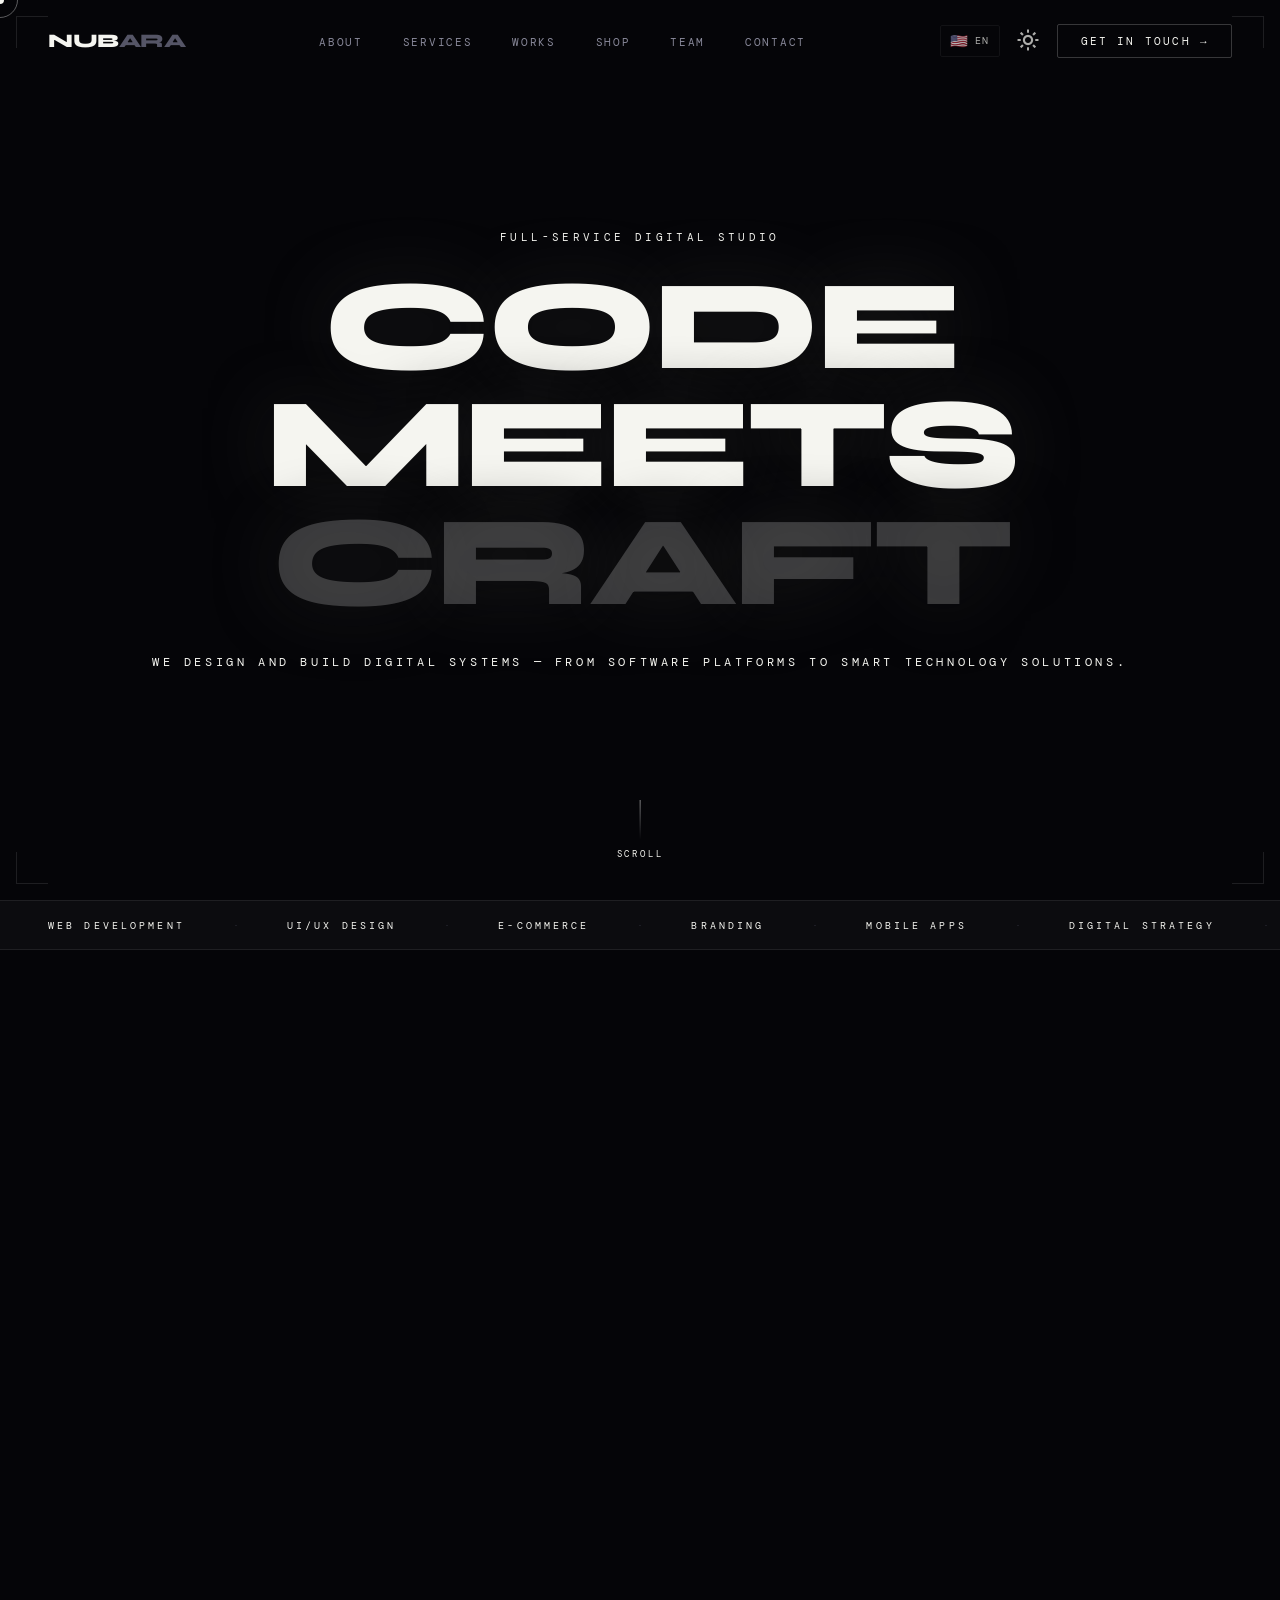
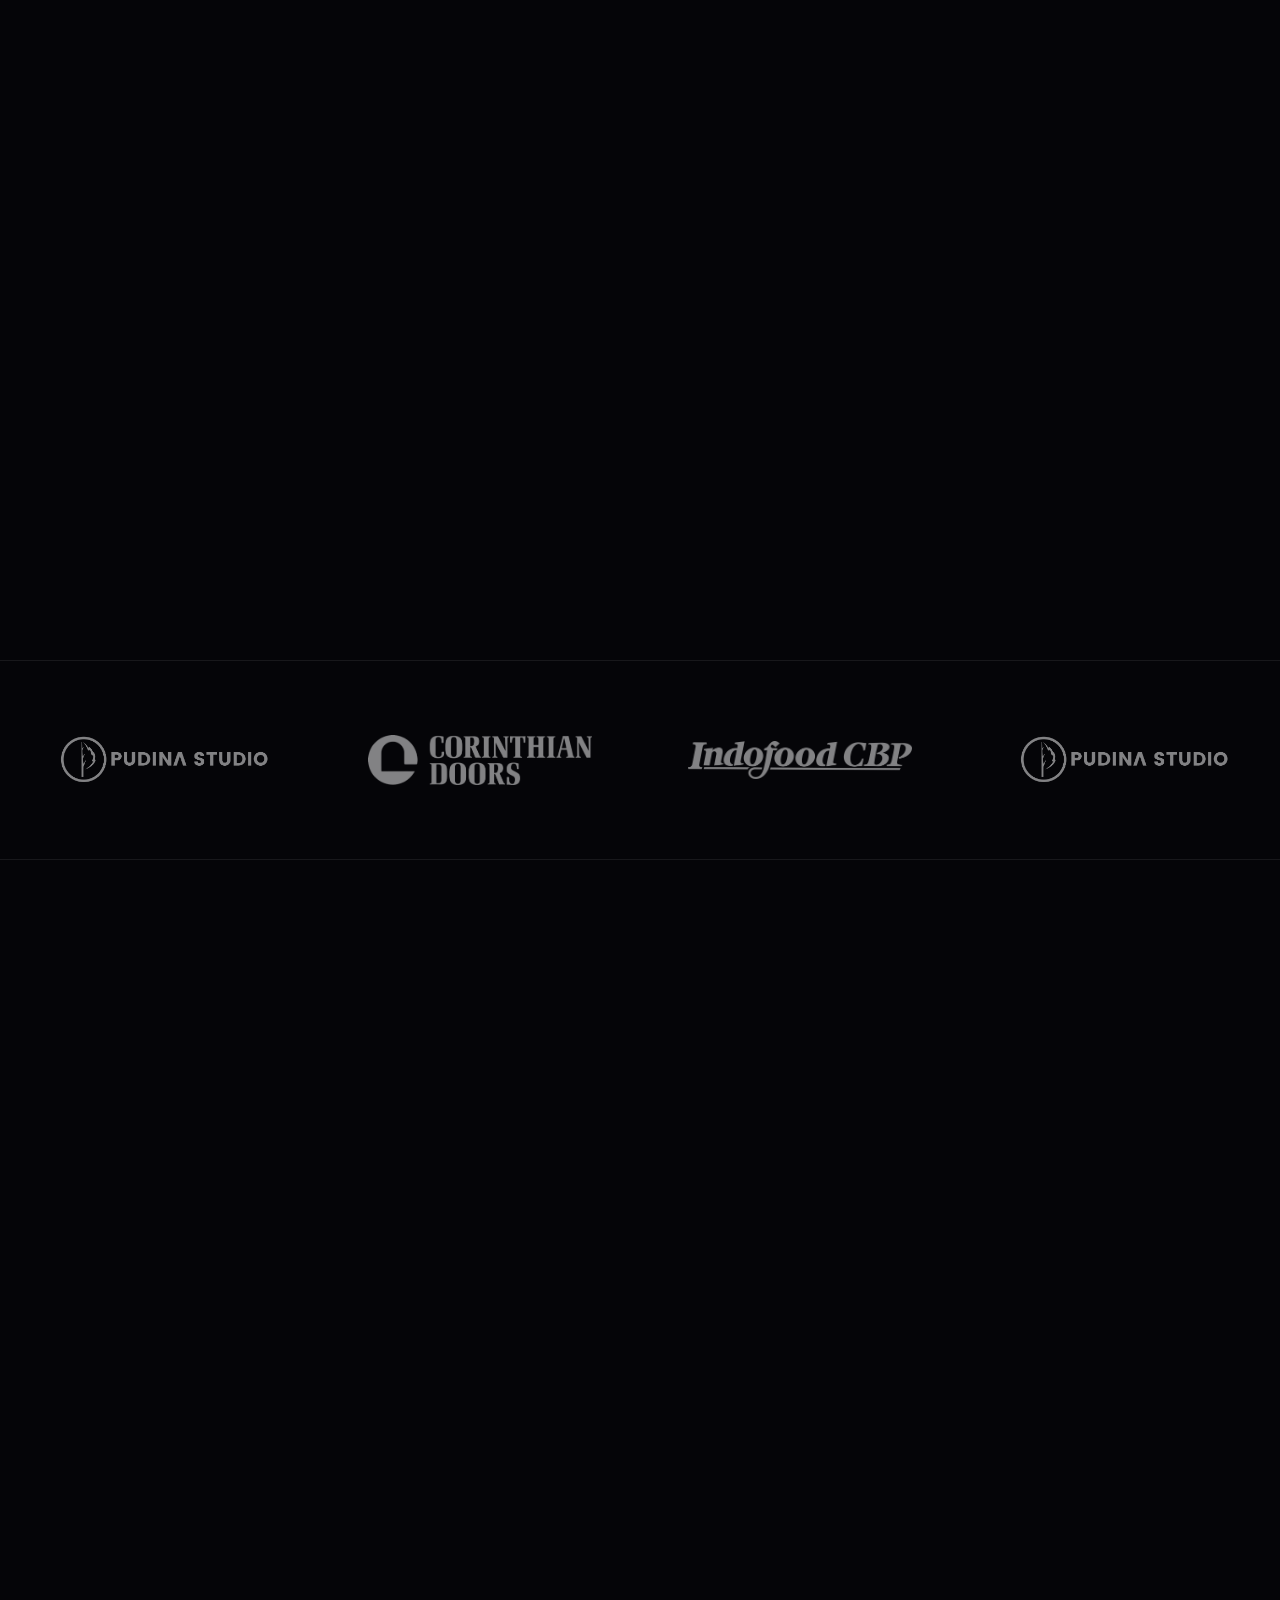
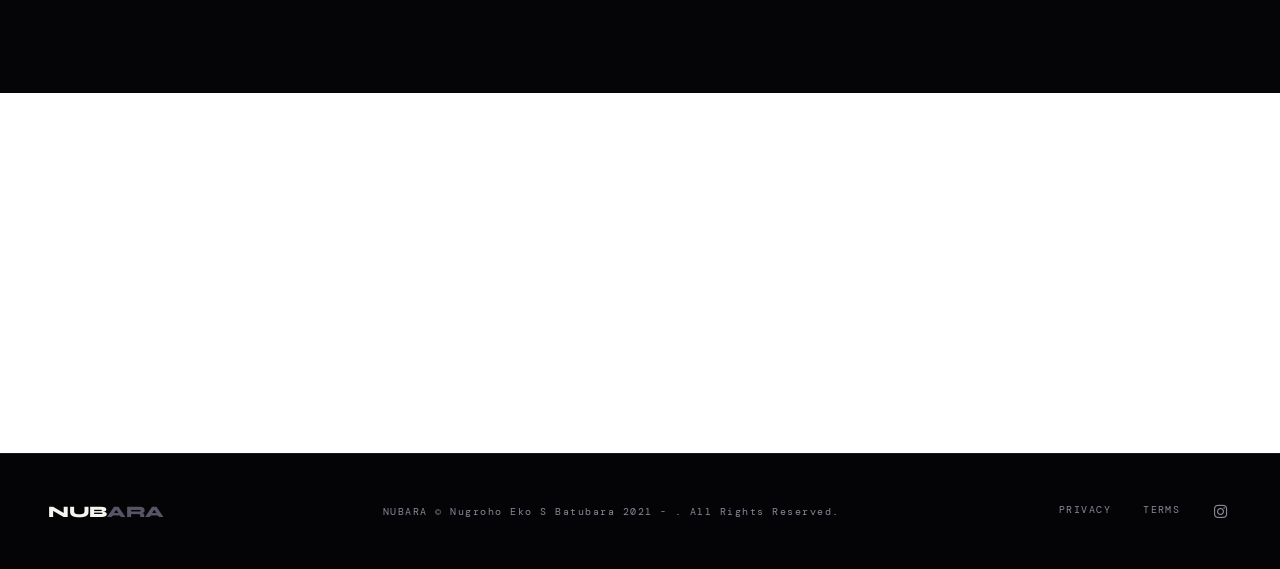
==== index.html @ ee831b64 "more languages ​​have been added v1.6" ====
<!doctype html>
<html lang="id">
	<head>
		<meta charset="UTF-8" />
		<meta name="viewport" content="width=device-width, initial-scale=1.0" />
		<title>Nubara — Digital Studio</title>
		<link href="assets/img/logo_link.jpg" rel="icon" />
		<link href="https://fonts.googleapis.com/css2?family=Syne:wght@400;600;700;800&family=DM+Mono:wght@300;400;500&display=swap" rel="stylesheet" />
		<link rel="stylesheet" href="https://cdn.jsdelivr.net/npm/swiper@11/swiper-bundle.min.css" />
		<link href="https://cdn.jsdelivr.net/npm/aos@2.3.4/dist/aos.css" rel="stylesheet" />
		<link rel="stylesheet" href="https://unpkg.com/leaflet@1.9.4/dist/leaflet.css" />
		<link href="https://unpkg.com/boxicons@2.1.4/css/boxicons.min.css" rel="stylesheet" />
		<link href="https://cdnjs.cloudflare.com/ajax/libs/font-awesome/6.5.0/css/all.min.css" rel="stylesheet" />
		<link rel="stylesheet" href="assets/css/style.css" type="text/css" />
		<link rel="stylesheet" href="assets/css/modal.css" />
	</head>
	<body>
		<div class="cursor" id="cursor"></div>
		<div class="cursor-ring" id="cursorRing"></div>
		<div id="vanta-bg"></div>
		<div class="progress-bar" id="progress"></div>
		<div class="corner c-tl"></div>
		<div class="corner c-tr"></div>
		<div class="corner c-bl"></div>
		<div class="corner c-br"></div>

		<nav id="navbar">
			<a href="#hero" class="nav-logo">NUB<span>ARA</span></a>
			<ul class="nav-links">
				<li><a href="#about">About</a></li>
				<li><a href="#services">Services</a></li>
				<li><a href="#portfolio">Works</a></li>
				<li><a href="#shop">Shop</a></li>
				<li><a href="#team">Team</a></li>
				<li><a href="#contact">Contact</a></li>
			</ul>

			<div class="nav-right">
				<!-- LANGUAGES -->
				<div class="lang-toggle-wrap">
					<button id="langToggleBtn">
						<span class="lang-flag">🇺🇸</span>
						<span class="lang-label">EN</span>
					</button>
				</div>

				<!-- THEME SWITCHER -->
				<div class="theme-toggle-wrap">
					<button id="themeToggleBtn"><i class="bx bx-sun"></i></button>
					<div id="themeDropdown">
						<button class="theme-btn" data-t="dark" title="Dark"></button>
						<button class="theme-btn" data-t="light" title="Light"></button>
					</div>
				</div>
				<a href="#contact" class="nav-cta">Get in Touch →</a>
			</div>
		</nav>

		<div class="site-wrap">
			<section id="hero">
				<div class="hero-tag">Full-Service Digital Studio</div>
				<h1 class="hero-title" id="heroTitle">CODE<br />MEETS<br /><span>CRAFT</span></h1>
				<!-- <p class="hero-sub" id="heroSub">We build, design &amp; ship — from idea to launch.</p> -->
				<p class="hero-sub" id="heroSub">We design and build digital systems — from software platforms to smart technology solutions.</p>
				<div class="hero-scroll" id="scrollHint">
					<div class="scroll-line"></div>
					<span>Scroll</span>
				</div>
			</section>

			<div class="marquee-wrap">
				<div class="marquee-track"><span>Web Development</span><span class="dot">·</span><span>UI/UX Design</span><span class="dot">·</span> <span>E-Commerce</span><span class="dot">·</span><span>Branding</span><span class="dot">·</span> <span>Mobile Apps</span><span class="dot">·</span><span>Digital Strategy</span><span class="dot">·</span> <span>Software Dev</span><span class="dot">·</span><span>Web Development</span><span class="dot">·</span> <span>UI/UX Design</span><span class="dot">·</span><span>E-Commerce</span><span class="dot">·</span> <span>Branding</span><span class="dot">·</span><span>Mobile Apps</span><span class="dot">·</span> <span>Digital Strategy</span><span class="dot">·</span><span>Software Dev</span><span class="dot">·</span></div>
			</div>

			<section id="about">
				<div class="container">
					<div class="about-grid">
						<div class="about-left" data-aos="fade-right" data-aos-duration="900">
							<div class="eyebrow">About Us</div>
							<h2 class="about-title">We craft digital<br /><em>experiences</em><br />that matter.</h2>
							<p class="about-body">Nubara is a full-service digital studio that combines technical expertise with design acumen. We build digital products that not only function—but also impress.</p>
							<div class="about-stats">
								<div class="stat-item">
									<div class="num">50+</div>
									<div class="lbl">Projects</div>
								</div>
								<div class="stat-item">
									<div class="num">30+</div>
									<div class="lbl">Clients</div>
								</div>
								<div class="stat-item">
									<div class="num">5yr</div>
									<div class="lbl">Experience</div>
								</div>
							</div>
						</div>
						<div class="about-right" data-aos="fade-left" data-aos-duration="900" data-aos-delay="150">
							<div class="about-card">
								<div class="about-card-icon">⬡</div>
								<h4>Pixel Perfect</h4>
								<p>Every detail is designed with high precision, from typography to spacing.</p>
							</div>
							<div class="about-card">
								<div class="about-card-icon">◈</div>
								<h4>Tech Driven</h4>
								<p>Modern technology, optimal performance, and scalable for the future.</p>
							</div>
							<div class="about-card">
								<div class="about-card-icon">◇</div>
								<h4>Result Focused</h4>
								<p>Every design and technical decision is based on real business impact.</p>
							</div>
							<div class="about-card">
								<div class="about-card-icon">✦</div>
								<h4>Full Service</h4>
								<p>From concept to launch — we handle every aspect of your digital product.</p>
							</div>
						</div>
					</div>
				</div>
			</section>

			<!-- <section id="services">
				<div class="container">
					<div class="services-header" data-aos="fade-up" data-aos-duration="800">
						<h2 class="services-title">What We<br /><em>Do Best</em></h2>
						<p class="services-desc">Our services are designed to meet all your business digital needs —</p>
					</div>
					<div class="services-list">
						<div class="service-row" data-aos="fade-up" data-aos-delay="0" data-aos-duration="600">
							<span class="service-num">01</span><span class="service-name">Web Development</span>
							<div class="service-tags"><span class="tag-pill">React</span><span class="tag-pill">Next.js</span><span class="tag-pill">Laravel</span></div>
							<span class="service-arrow">→</span>
						</div>
						<div class="service-row" data-aos="fade-up" data-aos-delay="60" data-aos-duration="600">
							<span class="service-num">02</span><span class="service-name">UI/UX Design</span>
							<div class="service-tags"><span class="tag-pill">Figma</span><span class="tag-pill">Prototyping</span></div>
							<span class="service-arrow">→</span>
						</div>
						<div class="service-row" data-aos="fade-up" data-aos-delay="120" data-aos-duration="600">
							<span class="service-num">03</span><span class="service-name">E-Commerce</span>
							<div class="service-tags"><span class="tag-pill">Shopify</span><span class="tag-pill">WooCommerce</span></div>
							<span class="service-arrow">→</span>
						</div>
						<div class="service-row" data-aos="fade-up" data-aos-delay="180" data-aos-duration="600">
							<span class="service-num">04</span><span class="service-name">Mobile Development</span>
							<div class="service-tags"><span class="tag-pill">Flutter</span><span class="tag-pill">React Native</span></div>
							<span class="service-arrow">→</span>
						</div>
						<div class="service-row" data-aos="fade-up" data-aos-delay="240" data-aos-duration="600">
							<span class="service-num">05</span><span class="service-name">Branding &amp; Identity</span>
							<div class="service-tags"><span class="tag-pill">Logo</span><span class="tag-pill">Guidelines</span></div>
							<span class="service-arrow">→</span>
						</div>
						<div class="service-row" data-aos="fade-up" data-aos-delay="300" data-aos-duration="600">
							<span class="service-num">06</span><span class="service-name">Digital Strategy</span>
							<div class="service-tags"><span class="tag-pill">SEO</span><span class="tag-pill">Analytics</span></div>
							<span class="service-arrow">→</span>
						</div>
					</div>
				</div>
			</section> -->

			<section id="services">
				<div class="container">
					<div class="services-header" data-aos="fade-up" data-aos-duration="800">
						<h2 class="services-title">What We<br /><em>Do Best</em></h2>
						<p class="services-desc">We build industrial systems, web platforms, mobile apps, and IoT solutions using modern and reliable technologies.</p>
					</div>

					<div class="services-list">
						<div class="service-row" data-aos="fade-up" data-aos-delay="0" data-aos-duration="600">
							<span class="service-num">01</span>
							<span class="service-name">Desktop Application Development</span>
							<div class="service-tags">
								<span class="tag-pill">.NET</span>
								<span class="tag-pill">C#</span>
								<span class="tag-pill">MySQL</span>
							</div>
							<span class="service-arrow">→</span>
						</div>

						<div class="service-row" data-aos="fade-up" data-aos-delay="60" data-aos-duration="600">
							<span class="service-num">02</span>
							<span class="service-name">Web Application Development</span>
							<div class="service-tags">
								<span class="tag-pill">Laravel</span>
								<span class="tag-pill">PHP</span>
								<span class="tag-pill">Bootstrap</span>
								<span class="tag-pill">MySQL</span>
							</div>
							<span class="service-arrow">→</span>
						</div>

						<div class="service-row" data-aos="fade-up" data-aos-delay="120" data-aos-duration="600">
							<span class="service-num">03</span>
							<span class="service-name">Frontend & Landing Page Development</span>
							<div class="service-tags">
								<span class="tag-pill">HTML</span>
								<span class="tag-pill">CSS</span>
								<span class="tag-pill">JavaScript</span>
								<span class="tag-pill">Leaflet.js</span>
							</div>
							<span class="service-arrow">→</span>
						</div>

						<div class="service-row" data-aos="fade-up" data-aos-delay="180" data-aos-duration="600">
							<span class="service-num">04</span>
							<span class="service-name">Mobile Application Development</span>
							<div class="service-tags">
								<span class="tag-pill">Kotlin</span>
								<span class="tag-pill">Android</span>
								<span class="tag-pill">Spreadsheet</span>
							</div>
							<span class="service-arrow">→</span>
						</div>

						<div class="service-row" data-aos="fade-up" data-aos-delay="240" data-aos-duration="600">
							<span class="service-num">05</span>
							<span class="service-name">IoT & Smart System Development</span>
							<div class="service-tags">
								<span class="tag-pill">Arduino</span>
								<span class="tag-pill">ESP8266 / ESP32</span>
								<span class="tag-pill">Raspberry Pi</span>
								<span class="tag-pill">Sensors</span>
							</div>
							<span class="service-arrow">→</span>
						</div>

						<div class="service-row" data-aos="fade-up" data-aos-delay="300" data-aos-duration="600">
							<span class="service-num">06</span>
							<span class="service-name">System Integration & Data Monitoring</span>
							<div class="service-tags">
								<span class="tag-pill">Web Dashboard</span>
								<span class="tag-pill">Desktop System</span>
								<span class="tag-pill">Real-time Monitoring</span>
							</div>
							<span class="service-arrow">→</span>
						</div>
					</div>
				</div>
			</section>

			<section id="portfolio">
				<div class="container">
					<div class="portfolio-header" data-aos="fade-up" data-aos-duration="800">
						<h2 class="portfolio-title">Selected<br /><em>Works</em></h2>
						<a href="#portfolio" class="portfolio-link">View all projects</a>
					</div>
					<div class="portfolio-stack">
						<div class="file-card" data-aos="fade-up" data-aos-delay="0" data-aos-duration="700">
							<div class="file-tab"></div>
							<div class="file-thumb">
								<img src="assets/img/portfolio/Portfolio1.png" alt="Unique Code" loading="lazy" />
								<div class="file-thumb-label"><span>View Project →</span></div>
							</div>
							<div class="file-body">
								<div class="file-meta">Desktop App · 2026</div>
								<div class="file-title">AkaNova · Unique Code</div>
								<div class="file-desc">AkaNova Unique Code is a desktop application built to generate and manage unique codes, automatically transmitting them to TransX CodeJet printers to support high-speed product coding in manufacturing environments.</div>
							</div>
						</div>
						<div class="file-card" data-aos="fade-up" data-aos-delay="100" data-aos-duration="700">
							<div class="file-tab"></div>
							<div class="file-thumb">
								<img src="assets/img/portfolio/Portfolio7.png" alt="Send Data" loading="lazy" />
								<div class="file-thumb-label"><span>View Project →</span></div>
							</div>
							<div class="file-body">
								<div class="file-meta">Desktop App · 2025</div>
								<div class="file-title">AkaNova · Send Data</div>
								<div class="file-desc">AkaNova Send Data is a desktop application that delivers structured print data to Citronix CI5500 industrial printers, enabling automated product coding and stable communication with production equipment.</div>
							</div>
						</div>
						<div class="file-card" data-aos="fade-up" data-aos-delay="200" data-aos-duration="700">
							<div class="file-tab"></div>
							<div class="file-thumb">
								<img src="assets/img/portfolio/Portfolio2.png" alt="Landing Page" loading="lazy" />
								<div class="file-thumb-label"><span>View Project →</span></div>
							</div>
							<div class="file-body">
								<div class="file-meta">Web App · 2025</div>
								<div class="file-title">AkaNova · Landing Page</div>
								<div class="file-desc">AkaNova Dashboard landing page built to present product information, highlight key features, and deliver a modern responsive experience across all devices.</div>
							</div>
						</div>
						<div class="file-card" data-aos="fade-up" data-aos-delay="100" data-aos-duration="700">
							<div class="file-tab"></div>
							<div class="file-thumb">
								<img src="assets/img/portfolio/Portfolio3.jpg" alt="Restaurant Management" loading="lazy" />
								<div class="file-thumb-label"><span>View Project →</span></div>
							</div>
							<div class="file-body">
								<div class="file-meta">Web App · 2025</div>
								<div class="file-title">AkaNova · Restaurant Management</div>
								<div class="file-desc">AkaNova Dashboard is a web-based restaurant management interface that visualizes operational data such as orders, revenue, guest statistics, and menu performance through interactive analytics and real-time monitoring.</div>
							</div>
						</div>
						<div class="file-card" data-aos="fade-up" data-aos-delay="200" data-aos-duration="700">
							<div class="file-tab"></div>
							<div class="file-thumb">
								<img src="assets/img/portfolio/Portfolio4.jpg" alt="Company Profile" loading="lazy" />
								<div class="file-thumb-label"><span>View Project →</span></div>
							</div>
							<div class="file-body">
								<div class="file-meta">Web App · 2025</div>
								<div class="file-title">AkaNova · Company Profile</div>
								<div class="file-desc">AkaNova Company Profile is a corporate profile website designed to communicate company expertise, services, and strategic capabilities through a modern UI, structured content layout, and engaging visual presentation.</div>
							</div>
						</div>
						<div class="file-card" data-aos="fade-up" data-aos-delay="300" data-aos-duration="700">
							<div class="file-tab"></div>
							<div class="file-thumb">
								<img src="assets/img/portfolio/Portfolio5.png" alt="SmartKasir" loading="lazy" />
								<div class="file-thumb-label"><span>View Project →</span></div>
							</div>
							<div class="file-body">
								<div class="file-meta">Desktop App · 2025</div>
								<div class="file-title">AkaNova · SmartKasir</div>
								<div class="file-desc">AkaNova SmartKasir is a desktop Point of Sale system built to streamline retail transactions, manage product inventory, process multiple payment methods, and generate sales reports efficiently.</div>
							</div>
						</div>
						<div class="file-card" data-aos="fade-up" data-aos-delay="100" data-aos-duration="700">
							<div class="file-tab"></div>
							<div class="file-thumb">
								<img src="assets/img/portfolio/Portfolio6.png" alt="StokKu" loading="lazy" />
								<div class="file-thumb-label"><span>View Project →</span></div>
							</div>
							<div class="file-body">
								<div class="file-meta">Mobile App · 2025</div>
								<div class="file-title">AkaNova · StokKu</div>
								<div class="file-desc">AkaNova StokKu is a mobile inventory management application built to help businesses monitor stock levels, manage product movements, and maintain accurate inventory records in real time.</div>
							</div>
						</div>
						<div class="file-card" data-aos="fade-up" data-aos-delay="200" data-aos-duration="700">
							<div class="file-tab"></div>
							<div class="file-thumb">
								<img src="assets/img/portfolio/Portfolio8.JPG" alt="CoreStage" loading="lazy" />
								<div class="file-thumb-label"><span>View Project →</span></div>
							</div>
							<div class="file-body">
								<div class="file-meta">Web App · 2025</div>
								<div class="file-title">AkaNova · CoreStage</div>
								<div class="file-desc">AkaNova CoreStage is a web-based academic management platform built to handle student information, course data, and grading records through a structured administrative dashboard.</div>
							</div>
						</div>
						<div class="file-card" data-aos="fade-up" data-aos-delay="300" data-aos-duration="700">
							<div class="file-tab"></div>
							<div class="file-thumb">
								<img src="assets/img/portfolio/Portfolio9.jpg" alt="IoT" loading="lazy" />
								<div class="file-thumb-label"><span>View Project →</span></div>
							</div>
							<div class="file-body">
								<div class="file-meta">IoT (Internet of Things) · 2025</div>
								<div class="file-title">AkaNova · Smart System</div>
								<div class="file-desc">Modular IoT platform developed for academic and research purposes, integrating sensors, controllers, and monitoring dashboards to support smart agriculture, hydroponics, smart parking, and other automated systems.</div>
							</div>
						</div>
						<div class="file-card" data-aos="fade-up" data-aos-delay="100" data-aos-duration="700">
							<div class="file-tab"></div>
							<div class="file-thumb">
								<img src="assets/img/portfolio/Portfolio10.jpg" alt="SmartSystem App" loading="lazy" />
								<div class="file-thumb-label"><span>View Project →</span></div>
							</div>
							<div class="file-body">
								<div class="file-meta">Smart System App · 2025</div>
								<div class="file-title">AkaNova · Smart System App</div>
								<div class="file-desc">Smart system web platform that integrates IoT devices, providing real-time monitoring, data visualization, and remote control capabilities for automated environments.</div>
							</div>
						</div>
					</div>
				</div>
			</section>

			<section id="shop">
				<div class="container">
					<div class="shop-header" data-aos="fade-up" data-aos-duration="800">
						<h2 class="shop-title">Digital & Smart<br /><em>Products</em></h2>
						<a href="#shop" class="portfolio-link">Browse all →</a>
					</div>
					<div class="shop-grid" data-aos="fade-up" data-aos-delay="100" data-aos-duration="800">
						<div class="product-card">
							<div class="product-thumb">
								<img src="assets/img/products/Product1.png" alt="Writing & Presentation Service" />
							</div>
							<div class="product-cat">Documentation</div>
							<div class="product-name">Writing & Presentation Service</div>
							<div class="product-price">
								Start from IDR 150.000 <span><br />✦ Reports, essays &amp; proposals<br />✦ Slide decks &amp; pitch decks<br />✦ Professional formatting &amp; structured layout<br />⏱ Est. based on project scope</span>
							</div>
							<a href="#" class="product-btn product-wa-btn" data-product="Writing & Presentation Service" data-price="Start from IDR 150.000" target="_blank">Order Via Whatsapp →</a>
						</div>
						<div class="product-card">
							<div class="product-thumb">
								<img src="assets/img/products/Product2.jpg" alt="Web Development" />
							</div>
							<div class="product-cat">Digital Services</div>
							<div class="product-name">Web<br />Development</div>
							<div class="product-price">
								Start from IDR 1.500.000 <span><br />✦ Landing page &amp; company profile<br />✦ CMS &amp; admin dashboard<br />✦ E-commerce &amp; custom web app<br />⏱ Est. based on project scope</span>
							</div>
							<a href="#" class="product-btn product-wa-btn" data-product="Web Development" data-price="Start from IDR 1.500.000" target="_blank">Order Via Whatsapp →</a>
						</div>
						<div class="product-card">
							<div class="product-thumb">
								<img src="assets/img/products/Product3.png" alt="Mobile & Desktop Application" />
							</div>
							<div class="product-cat">Software Solutions</div>
							<div class="product-name">Mobile & Desktop Application</div>
							<div class="product-price">
								Start from IDR 3.000.000 <span><br />✦ Android App (custom — Kotlin)<br />✦ Desktop app (custom)<br />✦ Pricing based on features &amp; complexity<br />⏱ Est. based on project scope</span>
							</div>
							<a href="#" class="product-btn product-wa-btn" data-product="Mobile & Desktop Application" data-price="Start from IDR 3.000.000" target="_blank">Order Via Whatsapp →</a>
						</div>
						<div class="product-card">
							<div class="product-thumb">
								<img src="assets/img/products/Product4.png" alt="Design & Visual Concept" />
							</div>
							<div class="product-cat">Creative Solutions</div>
							<div class="product-name">Design & Visual<br />Concept</div>
							<div class="product-price">
								Start from IDR 500.000 <span><br />✦ Poster, banner &amp; social media assets<br />✦ Interior &amp; spatial concept<br />✦ Branding assets &amp; style guides<br />⏱ Est. based on project scope</span>
							</div>
							<a href="#" class="product-btn product-wa-btn" data-product="Design & Visual Concept" data-price="Start from IDR 500.000" target="_blank">Order Via Whatsapp →</a>
						</div>
						<div class="product-card">
							<div class="product-thumb">
								<img src="assets/img/products/Product5.jpg" alt="Smart System Development" />
							</div>
							<div class="product-cat">Smart Technology</div>
							<div class="product-name">Smart System Development</div>
							<div class="product-price">
								IDR (Negotiable) <span><br />✦ Arduino &amp; ESP8266/ESP32 systems<br />✦ Raspberry Pi &amp; automation<br />✦ IoT integration &amp; sensor-based systems<br />⏱ Est. based on project scope</span>
							</div>
							<a href="#" class="product-btn product-wa-btn" data-product="Smart System Development" data-price="IDR (Negotiable)" target="_blank">Order Via Whatsapp →</a>
						</div>
					</div>
				</div>
			</section>

			<section id="team">
				<div class="container">
					<div class="team-header" data-aos="fade-up" data-aos-duration="800">
						<div class="eyebrow">The People</div>
						<h2 class="team-title">Meet the<br /><em>Team</em></h2>
					</div>
					<div class="team-grid">
						<!-- PER-ITEM, AOSNYA SELISIH 100 -->
						<div class="team-card" data-aos="fade-up" data-aos-delay="0" data-aos-duration="700">
							<div class="team-photo">
								<img src="assets/img/teams/team-3.jpg" alt="Nugroho Eko S Batubara" loading="lazy" />
								<div class="team-overlay">
									<div class="team-name">Nugroho Eko Saputra Batubara</div>
									<div class="team-role">Founder & CEO · Software Developer</div>
									<div class="team-social">
										<a href="https://nugroho-portfolio.netlify.app/" target="_blank"><i class="bx bx-cloud"></i></a>
										<a href="https://instagram.com/nugrohonesb_" target="_blank"><i class="bx bxl-instagram"></i></a>
										<a href="https://linkedin.com/in/nugroho-eko-saputra-batubara-755945240/" target="_blank"><i class="bx bxl-linkedin"></i></a>
									</div>
								</div>
							</div>
						</div>
					</div>
				</div>
			</section>

			<section id="testimonials" style="padding: 8rem 0; background: transparent; clip-path: polygon(0 4%, 100% 0, 100% 96%, 0 100%); z-index: 3; margin: -2px 0">
				<div class="container">
					<div class="testi-header" data-aos="fade-up" data-aos-duration="800">
						<div class="eyebrow">Client Say</div>
						<h2 class="testi-title">What They<br /><em>Say</em></h2>
					</div>

					<div class="swiper testi-swiper" data-aos="fade-up" data-aos-delay="100" data-aos-duration="800">
						<div class="swiper-wrapper">
							<div class="swiper-slide">
								<div class="testi-card">
									<div class="testi-inner">
										<div class="testi-quote">"</div>
										<p class="testi-text">The AkaNova system helped us automate our production coding process. Data transfer to our industrial printers runs smoothly and significantly reduces manual errors on the production line.</p>
										<div class="testi-author">
											<div class="testi-avatar">A</div>
											<div>
												<div class="testi-name">Indofood CBP</div>
												<div class="testi-company">Production Team, Indofood CBP</div>
											</div>
										</div>
									</div>
								</div>
							</div>

							<div class="swiper-slide">
								<div class="testi-card">
									<div class="testi-inner">
										<div class="testi-quote">"</div>
										<p class="testi-text">AkaNova Send Data provides stable communication with our Citronix CI5500 printers. The system makes it easier to send structured print data and maintain consistency in our production process.</p>
										<div class="testi-author">
											<div class="testi-avatar">S</div>
											<div>
												<div class="testi-name">Sutisna</div>
												<div class="testi-company">Manufacturing Department, Corinthian Doors</div>
											</div>
										</div>
									</div>
								</div>
							</div>

							<div class="swiper-slide">
								<div class="testi-card">
									<div class="testi-inner">
										<div class="testi-quote">"</div>
										<p class="testi-text">The CoreStage academic platform simplifies the management of student data, courses, and grading. The dashboard is intuitive and helps administrators manage information efficiently.</p>
										<div class="testi-author">
											<div class="testi-avatar">B</div>
											<div>
												<div class="testi-name">High Schools in Bengkulu</div>
												<div class="testi-company">Academic Staff, High Schools in Bengkulu</div>
											</div>
										</div>
									</div>
								</div>
							</div>

							<div class="swiper-slide">
								<div class="testi-card">
									<div class="testi-inner">
										<div class="testi-quote">"</div>
										<p class="testi-text">The AkaNova Smart System platform integrates sensors and monitoring dashboards seamlessly. It is very useful for developing IoT projects such as smart agriculture and hydroponic systems.</p>
										<div class="testi-author">
											<div class="testi-avatar">A</div>
											<div>
												<div class="testi-name">Gunadarma University Students</div>
												<div class="testi-company">IoT Research Team, Gunadarma University Students</div>
											</div>
										</div>
									</div>
								</div>
							</div>

							<div class="swiper-slide">
								<div class="testi-card">
									<div class="testi-inner">
										<div class="testi-quote">"</div>
										<p class="testi-text">SmartKasir streamlines our sales process and inventory tracking. Transactions are faster and the reporting system helps us monitor business performance more easily.</p>
										<div class="testi-author">
											<div class="testi-avatar">S</div>
											<div>
												<div class="testi-name">Business Owner</div>
												<div class="testi-company">Retail Store Client, Business Owner</div>
											</div>
										</div>
									</div>
								</div>
							</div>
							<!-- PENGULANGAN -->
							<div class="swiper-slide">
								<div class="testi-card">
									<div class="testi-inner">
										<div class="testi-quote">"</div>
										<p class="testi-text">The AkaNova system helped us automate our production coding process. Data transfer to our industrial printers runs smoothly and significantly reduces manual errors on the production line.</p>
										<div class="testi-author">
											<div class="testi-avatar">A</div>
											<div>
												<div class="testi-name">Indofood CBP</div>
												<div class="testi-company">Production Team, Indofood CBP</div>
											</div>
										</div>
									</div>
								</div>
							</div>

							<div class="swiper-slide">
								<div class="testi-card">
									<div class="testi-inner">
										<div class="testi-quote">"</div>
										<p class="testi-text">AkaNova Send Data provides stable communication with our Citronix CI5500 printers. The system makes it easier to send structured print data and maintain consistency in our production process.</p>
										<div class="testi-author">
											<div class="testi-avatar">S</div>
											<div>
												<div class="testi-name">Sutisna</div>
												<div class="testi-company">Manufacturing Department, Corinthian Doors</div>
											</div>
										</div>
									</div>
								</div>
							</div>

							<div class="swiper-slide">
								<div class="testi-card">
									<div class="testi-inner">
										<div class="testi-quote">"</div>
										<p class="testi-text">The CoreStage academic platform simplifies the management of student data, courses, and grading. The dashboard is intuitive and helps administrators manage information efficiently.</p>
										<div class="testi-author">
											<div class="testi-avatar">B</div>
											<div>
												<div class="testi-name">High Schools in Bengkulu</div>
												<div class="testi-company">Academic Staff, High Schools in Bengkulu</div>
											</div>
										</div>
									</div>
								</div>
							</div>

							<div class="swiper-slide">
								<div class="testi-card">
									<div class="testi-inner">
										<div class="testi-quote">"</div>
										<p class="testi-text">The AkaNova Smart System platform integrates sensors and monitoring dashboards seamlessly. It is very useful for developing IoT projects such as smart agriculture and hydroponic systems.</p>
										<div class="testi-author">
											<div class="testi-avatar">A</div>
											<div>
												<div class="testi-name">Gunadarma University Students</div>
												<div class="testi-company">IoT Research Team, Gunadarma University Students</div>
											</div>
										</div>
									</div>
								</div>
							</div>

							<div class="swiper-slide">
								<div class="testi-card">
									<div class="testi-inner">
										<div class="testi-quote">"</div>
										<p class="testi-text">SmartKasir streamlines our sales process and inventory tracking. Transactions are faster and the reporting system helps us monitor business performance more easily.</p>
										<div class="testi-author">
											<div class="testi-avatar">S</div>
											<div>
												<div class="testi-name">Business Owner</div>
												<div class="testi-company">Retail Store Client, Business Owner</div>
											</div>
										</div>
									</div>
								</div>
							</div>
						</div>
						<!-- Pagination dots -->
						<!-- <div class="swiper-pagination" style="margin-top:2rem;position:relative;"></div> -->
					</div>
				</div>
			</section>

			<section id="partners" style="padding: 7rem 0; background: transparent; z-index: 3">
				<div class="container">
					<div class="partners-header" data-aos="fade-up" data-aos-duration="800">
						<div class="eyebrow" style="justify-content: center">Trusted By</div>
						<h3 class="partners-title">Our Partners &amp; Clients</h3>
					</div>
				</div>

				<!-- Auto-scroll marquee logo -->
				<div style="overflow: hidden; position: relative; padding: 1.5rem 0; border-top: 1px solid var(--border); border-bottom: 1px solid var(--border); margin-top: 2rem">
					<div class="partners-track">
						<span class="partner-logo-item"><img src="assets/img/partners/Pudina.png" alt="Pudina Studio" /></span>
						<span class="partner-logo-item"><img src="assets/img/partners/Corinthian.png" alt="Corinthian" /></span>
						<span class="partner-logo-item"><img src="assets/img/partners/Indofood_CBP.png" alt="Indofood cbp" /></span>
						<span class="partner-logo-item"><img src="assets/img/partners/Pudina.png" alt="Pudina Studio" /></span>
						<span class="partner-logo-item"><img src="assets/img/partners/Corinthian.png" alt="Corinthian" /></span>
						<span class="partner-logo-item"><img src="assets/img/partners/Indofood_CBP.png" alt="Indofood cbp" /></span>
						<span class="partner-logo-item"><img src="assets/img/partners/Pudina.png" alt="Pudina Studio" /></span>
						<span class="partner-logo-item"><img src="assets/img/partners/Corinthian.png" alt="Corinthian" /></span>
						<span class="partner-logo-item"><img src="assets/img/partners/Indofood_CBP.png" alt="Indofood cbp" /></span>
						<span class="partner-logo-item"><img src="assets/img/partners/Pudina.png" alt="Pudina Studio" /></span>
						<span class="partner-logo-item"><img src="assets/img/partners/Corinthian.png" alt="Corinthian" /></span>
						<span class="partner-logo-item"><img src="assets/img/partners/Indofood_CBP.png" alt="Indofood cbp" /></span>
					</div>
				</div>
			</section>

			<section id="contact">
				<div class="container">
					<div class="contact-grid">
						<div class="contact-left" data-aos="fade-right" data-aos-duration="900">
							<div class="eyebrow">Contact</div>
							<h2 class="contact-title">Let's Build<br />Something<br /><em>Together</em></h2>
							<p class="contact-body">
								Have a project you'd like to see realized? We're always open to new collaborations. Tell us your vision, and let's make it happen together.
								<br /><br />
								Prefer a quick chat? Reach us directly on WhatsApp — we typically respond within a few hours.
							</p>
							<div class="contact-links">
								<!-- mailto:nugrohonesb@gmail.com -->
								<a href="#contact" class="contact-link">nugrohonesb@gmail.com</a>
								<a href="#contact" class="contact-link">+62 813 7954 4107</a>
								<a href="#contact" class="contact-link">Jakarta, Indonesia</a>
							</div>
						</div>
						<div class="contact-right" data-aos="fade-left" data-aos-duration="900" data-aos-delay="150">
							<form class="contact-form" onsubmit="return false;">
								<div class="form-group"><label class="form-label">Your Name</label><input type="text" class="form-input" placeholder="John Doe" /></div>
								<div class="form-group"><label class="form-label">Email Address</label><input type="email" class="form-input" placeholder="john@company.com" /></div>
								<div class="form-group"><label class="form-label">Project Type</label><input type="text" class="form-input" placeholder="e.g. Web Development, UI/UX..." /></div>
								<div class="form-group"><label class="form-label">Message</label><textarea class="form-input" placeholder="Tell us about your project..."></textarea></div>
								<button class="form-submit" id="contactSubmit">Send Message →</button>
							</form>
						</div>
					</div>
				</div>
				<div id="map" style="background: #fff; position: relative; z-index: 10"></div>
			</section>

			<footer>
				<div class="container">
					<div class="footer-inner">
						<div class="footer-logo">NUB<span>ARA</span></div>
						<div class="footer-copy">NUBARA &copy; Nugroho Eko S Batubara 2021 - <span id="year"></span>. All Rights Reserved.</div>
						<div class="footer-links">
							<a href="#">Privacy</a>
							<a href="#">Terms</a>
							<a href="https://instagram.com/nugrohonesb_" target="_blank"><i class="bx bxl-instagram"></i></a>
						</div>
					</div>
				</div>
			</footer>
		</div>

		<div class="proj-overlay" id="projOverlay">
			<div class="proj-modal" id="projModal">
				<!-- Tab bar -->
				<div class="proj-tab-bar">
					<div class="proj-tab active-tab" id="projTabCat">E-Commerce</div>
					<div class="proj-tab" id="projTabYear">2024</div>
				</div>

				<!-- Close -->
				<button class="proj-close" id="projClose" aria-label="Close">✕</button>

				<!-- Image -->
				<div class="proj-img">
					<img src="" alt="" id="projImg" />
				</div>

				<!-- Body -->
				<div class="proj-body">
					<!-- Meta -->
					<div class="proj-meta-row">
						<span class="proj-category" id="projCat">E-Commerce</span>
						<span class="proj-year" id="projYearText">2024</span>
					</div>

					<!-- Title -->
					<h2 class="proj-title" id="projTitle">Arventa Store</h2>

					<div class="proj-divider"></div>

					<!-- Description -->
					<p class="proj-desc" id="projDesc">Platform e-commerce fashion dengan sistem rekomendasi produk berbasis AI.</p>

					<!-- Details grid -->
					<div class="proj-details">
						<div class="proj-detail-item">
							<div class="proj-detail-label">Client</div>
							<div class="proj-detail-value" id="projClient">Arventa Group</div>
						</div>
						<div class="proj-detail-item">
							<div class="proj-detail-label">Duration</div>
							<div class="proj-detail-value" id="projDuration">3 Months</div>
						</div>
						<div class="proj-detail-item">
							<div class="proj-detail-label">Role</div>
							<div class="proj-detail-value" id="projRole">Full Stack</div>
						</div>
					</div>

					<!-- Tech Stack -->
					<div class="proj-stack-label">Tech Stack</div>
					<div class="proj-stack" id="projStack">
						<!-- Pills diisi via JS -->
					</div>

					<!-- Actions -->
					<div class="proj-actions">
						<a href="#" target="_blank" class="proj-btn proj-btn-primary" id="projLiveBtn"> View Live <span>→</span> </a>
						<a href="#" target="_blank" class="proj-btn proj-btn-secondary" id="projGithubBtn"> <i class="bx bxl-github"></i> Source Code </a>
					</div>
				</div>
				<!-- /proj-body -->
			</div>
			<!-- /proj-modal -->
		</div>
		<!-- /proj-overlay -->

		<script src="https://cdnjs.cloudflare.com/ajax/libs/three.js/r134/three.min.js"></script>
		<script src="https://cdn.jsdelivr.net/npm/vanta@latest/dist/vanta.net.min.js"></script>
		<script src="https://cdn.jsdelivr.net/npm/swiper@11/swiper-bundle.min.js"></script>
		<script src="https://cdn.jsdelivr.net/npm/aos@2.3.4/dist/aos.js"></script>
		<script src="https://unpkg.com/leaflet@1.9.4/dist/leaflet.js"></script>
		<script src="assets/js/main.js"></script>
		<script src="assets/js/modal.js"></script>
	</body>
</html>
---- assets/css/style.css ----
:root {
	--black: #050508;
	--white: #f5f5f0;
	--grey1: #0d0d12;
	--grey2: #1a1a22;
	--grey3: #2a2a35;
	--grey4: #555566;
	--grey5: #888899;
	--border: rgba(255, 255, 255, 0.08);
	--mono: "DM Mono", monospace;
	--display: "Syne", sans-serif;
}

/* ── LIGHT THEME ── */
[data-theme="light"] {
	--black: #f5f5f0;
	--white: #050508;
	--grey1: #e8e8e3;
	--grey2: #d5d5d0;
	--grey3: #aaaaaa;
	--grey4: #888888;
	--grey5: #444444;
	--border: rgba(0, 0, 0, 0.1);
}

/* Hero ── LIGHT */
[data-theme="light"] .hero-tag {
	/* color: rgba(5, 5, 8, 0.5); */
	color: var(--white);
}
[data-theme="light"] .hero-title {
	text-shadow:
		0 0 80px rgba(0, 0, 0, 0.08),
		0 4px 60px rgba(255, 255, 255, 0.5);
}
[data-theme="light"] .hero-title span {
	color: rgba(5, 5, 8, 0.2);
}
[data-theme="light"] .hero-sub {
	/* color: rgba(5, 5, 8, 0.35); */
	color: var(--white);
}
[data-theme="light"] .hero-scroll span {
	/* color: rgba(5, 5, 8, 0.35); */
	color: var(--white);
}
[data-theme="light"] .scroll-line {
	background: linear-gradient(to bottom, rgba(5, 5, 8, 0.4), transparent);
}

/* Cursor ── LIGHT */
[data-theme="light"] .cursor-ring {
	border-color: rgba(5, 5, 8, 0.35);
}

/* Marquee ── LIGHT */
[data-theme="light"] .marquee-wrap {
	background: rgba(0, 0, 0, 0.03);
}

/* Cards ── LIGHT */
[data-theme="light"] .about-card {
	background: rgba(220, 220, 215, 0.75);
}
[data-theme="light"] .about-card:hover {
	background: rgba(205, 205, 200, 0.9);
	border-color: rgba(0, 0, 0, 0.15);
}
[data-theme="light"] .file-card {
	background: rgba(220, 220, 215, 0.75);
}
[data-theme="light"] .file-card:hover {
	border-color: rgba(0, 0, 0, 0.2);
	box-shadow: 0 30px 60px rgba(0, 0, 0, 0.15);
}
[data-theme="light"] .file-thumb::after {
	background: linear-gradient(to bottom, transparent 50%, rgba(245, 245, 240, 0.88));
}
[data-theme="light"] .file-thumb-label span {
	background: rgba(245, 245, 240, 0.6);
	border-color: rgba(0, 0, 0, 0.15);
	color: var(--white);
}
[data-theme="light"] .product-card {
	background: rgba(220, 220, 215, 0.75);
}
[data-theme="light"] .product-card:hover {
	background: rgba(205, 205, 200, 0.9);
}
[data-theme="light"] .testi-swiper .testi-card,
[data-theme="light"] .testi-card {
	background: rgba(215, 215, 210, 0.8);
}

/* Team overlay ── LIGHT */
[data-theme="light"] .team-overlay {
	background: linear-gradient(to bottom, transparent 40%, rgba(245, 245, 240, 0.95) 100%);
}
[data-theme="light"] .team-name {
	color: var(--white);
}

/* Nav ── LIGHT */
[data-theme="light"] nav.scrolled {
	background: rgba(245, 245, 240, 0.92) !important;
	border-bottom-color: rgba(0, 0, 0, 0.08);
}
[data-theme="light"] .nav-cta {
	border-color: rgba(0, 0, 0, 0.2);
}
[data-theme="light"] .nav-cta:hover {
	background: rgba(0, 0, 0, 0.05);
	border-color: rgba(0, 0, 0, 0.4);
}

/* Footer ── LIGHT */
[data-theme="light"] footer {
	/* background: rgba(230, 230, 225, 0.95); */
	background: rgba(245, 245, 240, 0.92);
	border-top-color: rgba(0, 0, 0, 0.08);
}

/* Form inputs ── LIGHT */
[data-theme="light"] .form-input {
	background: rgba(0, 0, 0, 0.03);
	border-color: rgba(0, 0, 0, 0.1);
	color: var(--white);
}
[data-theme="light"] .form-input:focus {
	border-color: rgba(0, 0, 0, 0.3);
	background: rgba(0, 0, 0, 0.05);
}
[data-theme="light"] .form-input::placeholder {
	color: var(--grey4);
}

/* Progress bar ── LIGHT */
[data-theme="light"] .progress-bar {
	background: rgba(5, 5, 8, 0.4);
}

/* Corner decorations ── LIGHT */
[data-theme="light"] .corner {
	border-color: rgba(0, 0, 0, 0.12);
}

/* Modal ── LIGHT */
[data-theme="light"] .proj-overlay {
	background: rgba(245, 245, 240, 0.85);
}
[data-theme="light"] .proj-modal {
	background: rgba(235, 235, 230, 0.98);
	border-color: rgba(0, 0, 0, 0.1);
}
[data-theme="light"] .proj-tab {
	background: rgba(225, 225, 220, 0.9);
	border-color: rgba(0, 0, 0, 0.06);
}
[data-theme="light"] .proj-tab.active-tab {
	background: rgba(205, 205, 200, 0.9);
}
[data-theme="light"] .proj-close {
	background: rgba(0, 0, 0, 0.05);
	border-color: rgba(0, 0, 0, 0.1);
}
[data-theme="light"] .proj-img::after {
	background: linear-gradient(to bottom, transparent 40%, rgba(235, 235, 230, 0.98) 100%);
}
[data-theme="light"] .proj-detail-item {
	background: rgba(225, 225, 220, 0.9);
}
[data-theme="light"] .proj-stack-pill {
	border-color: rgba(0, 0, 0, 0.12);
}
[data-theme="light"] .proj-stack-pill:hover {
	border-color: rgba(0, 0, 0, 0.35);
	background: rgba(0, 0, 0, 0.04);
}
[data-theme="light"] .proj-btn-secondary {
	border-color: rgba(0, 0, 0, 0.12);
}
[data-theme="light"] .proj-btn-secondary:hover {
	border-color: rgba(0, 0, 0, 0.4);
	background: rgba(0, 0, 0, 0.04);
}

/* Partner logos ── LIGHT */
[data-theme="light"] .partner-logo-item img {
	filter: brightness(0) invert(0);
}

/* Shop grid border ── LIGHT */
[data-theme="light"] .shop-grid {
	background: rgba(0, 0, 0, 0.08);
	border-color: rgba(0, 0, 0, 0.08);
}

/* ── LANGUAGE SWITCHER ── */
.lang-toggle-wrap {
    position: relative;
}
#langToggleBtn {
    background: none;
    border: 1px solid var(--border);
    color: var(--white);
    height: 32px;
    padding: 0 0.6rem;
    cursor: pointer;
    font-size: 0.68rem;
    font-family: var(--mono);
    letter-spacing: 0.1em;
    display: flex;
    align-items: center;
    gap: 0.35rem;
    border-radius: 2px;
    opacity: 0.7;
    transition: opacity 0.2s, border-color 0.2s;
}
#langToggleBtn:hover {
    opacity: 1;
    border-color: rgba(255,255,255,0.4);
}
[data-theme="light"] #langToggleBtn {
    border-color: rgba(0,0,0,0.15);
    color: var(--white);
}
[data-theme="light"] #langToggleBtn:hover {
    border-color: rgba(0,0,0,0.4);
}
.lang-flag { font-size: 0.9rem; line-height: 1; }
.lang-label { font-size: 0.62rem; }

/* Responsive — sembunyikan label di HP kecil */
@media (max-width: 479px) {
    .lang-label { display: none; }
    #langToggleBtn { padding: 0 0.45rem; }
}

/* ── THEME SWITCHER UI ── */
.theme-toggle-wrap {
	position: relative;
}
#themeToggleBtn {
	background: none;
	border: none;
	color: var(--white);
	width: 32px;
	height: 32px;
	cursor: pointer;
	font-size: 1rem;
	display: flex;
	align-items: center;
	justify-content: center;
	opacity: 0.7;
	transition:
		opacity 0.2s,
		transform 0.2s;
}
#themeToggleBtn:hover {
	opacity: 1;
	transform: rotate(20deg);
}
#themeToggleBtn i {
	font-size: 1.6rem;
	transition: color 0.3s;
}
[data-theme="light"] #themeToggleBtn i {
	color: #050508;
}
[data-theme="light"] #themeDropdown {
	background: rgba(235, 235, 230, 0.97);
}
#themeDropdown {
	display: none;
	position: absolute;
	top: calc(100% + 10px);
	left: 50%;
	transform: translateX(-50%) scaleY(0.85);
	background: rgba(13, 13, 18, 0.97);
	backdrop-filter: blur(16px);
	padding: 0.5rem 0.4rem;
	flex-direction: column;
	align-items: center;
	gap: 0.5rem;
	border-radius: 6px;
	opacity: 0;
	transition:
		opacity 0.22s ease,
		transform 0.22s ease;
	transform-origin: top center;
	z-index: 999;
}
.theme-btn {
	width: 20px;
	height: 20px;
	border-radius: 50%;
	border: none;
	cursor: pointer;
	transition: transform 0.2s;
	flex-shrink: 0;
}
.theme-btn[data-t="dark"] {
	background: linear-gradient(135deg, #050508 50%, #f5f5f0 50%);
}
.theme-btn[data-t="light"] {
	background: linear-gradient(135deg, #f5f5f0 50%, #050508 50%);
}
.theme-btn:hover {
	transform: scale(1.2);
}
.theme-btn.active {
	outline: 2px solid var(--white);
	outline-offset: 2px;
}

/* Nav scrolled ── LIGHT */
nav.scrolled {
	background: color-mix(in srgb, var(--black) 88%, transparent) !important;
}
/* Partner logo light mode → jadi hitam */
[data-theme="light"] .partner-logo-item img {
	filter: brightness(0) invert(0);
}

/* ── BLACK THEME (DEFAULT) ── */
html {
	scrollbar-width: thin;
	scrollbar-color: #333 #111;
	scroll-behavior: smooth;
}
*,
*::before,
*::after {
	margin: 0;
	padding: 0;
	box-sizing: border-box;
}
body {
	background: var(--black);
	color: var(--white);
	font-family: var(--display);
	overflow-x: hidden;
	cursor: none;
}

.cursor {
	position: fixed;
	width: 8px;
	height: 8px;
	background: var(--white);
	border-radius: 50%;
	pointer-events: none;
	z-index: 9999;
	transform: translate(-50%, -50%);
	transition:
		width 0.3s,
		height 0.3s;
}
.cursor-ring {
	position: fixed;
	width: 36px;
	height: 36px;
	border: 1px solid rgba(255, 255, 255, 0.35);
	border-radius: 50%;
	pointer-events: none;
	z-index: 9998;
	transform: translate(-50%, -50%);
	transition:
		width 0.3s,
		height 0.3s;
}
.cursor.hover {
	width: 4px;
	height: 4px;
}
.cursor-ring.hover {
	width: 56px;
	height: 56px;
	opacity: 0.5;
}

#vanta-bg {
	position: fixed;
	top: 0;
	left: 0;
	width: 100%;
	height: 100%;
	z-index: 0;
}
.site-wrap {
	position: relative;
	z-index: 2;
}
section {
	position: relative;
	overflow: hidden;
}
.container {
	max-width: 1280px;
	margin: 0 auto;
	padding: 0 48px;
}

.eyebrow {
	font-family: var(--mono);
	font-size: 0.65rem;
	letter-spacing: 0.3em;
	text-transform: uppercase;
	color: var(--grey5);
	display: flex;
	align-items: center;
	gap: 12px;
}
.eyebrow::before {
	content: "";
	display: inline-block;
	width: 24px;
	height: 1px;
	background: var(--grey4);
}

/* NAV */
nav {
	position: fixed;
	top: 0;
	left: 0;
	right: 0;
	z-index: 500;
	padding: 1.5rem 3rem;
	display: flex;
	align-items: center;
	justify-content: space-between;
	transition:
		background 0.4s,
		padding 0.4s;
}
nav.scrolled {
	background: rgba(5, 5, 8, 0.88);
	backdrop-filter: blur(16px);
	padding: 1rem 3rem;
	border-bottom: 1px solid var(--border);
}
.nav-logo {
	font-family: var(--display);
	font-weight: 800;
	font-size: 1.2rem;
	letter-spacing: -0.02em;
	color: var(--white);
	text-decoration: none;
}
.nav-logo span {
	color: var(--grey4);
}
.nav-links {
	display: flex;
	gap: 2.5rem;
	list-style: none;
}
.nav-links a {
	font-family: var(--mono);
	font-size: 0.7rem;
	letter-spacing: 0.15em;
	text-transform: uppercase;
	color: var(--grey5);
	text-decoration: none;
	transition: color 0.2s;
}
.nav-links a:hover {
	color: var(--white);
}
.nav-cta {
	font-family: var(--mono);
	font-size: 0.68rem;
	letter-spacing: 0.2em;
	text-transform: uppercase;
	color: var(--white);
	border: 1px solid rgba(255, 255, 255, 0.2);
	padding: 0.55rem 1.4rem;
	border-radius: 2px;
	text-decoration: none;
	transition:
		background 0.2s,
		border-color 0.2s;
}
.nav-cta:hover {
	background: rgba(255, 255, 255, 0.07);
	border-color: rgba(255, 255, 255, 0.5);
}
.nav-right {
	display: flex;
	align-items: center;
	gap: 0.8rem;
}

/* HERO */
#hero {
	height: 100vh;
	display: flex;
	flex-direction: column;
	align-items: center;
	justify-content: center;
	text-align: center;
	pointer-events: none;
	background: transparent;
}
.hero-tag {
	font-family: var(--mono);
	font-size: 0.7rem;
	letter-spacing: 0.3em;
	text-transform: uppercase;
	/* color: rgba(255, 255, 255, 0.35); */
	color: var(--white);
	margin-bottom: 24px;
}
.hero-title {
	font-size: clamp(3.5rem, 11vw, 8rem);
	font-weight: 800;
	line-height: 0.92;
	letter-spacing: -0.03em;
	text-align: center;
	text-shadow:
		0 0 80px rgba(255, 255, 255, 0.1),
		0 4px 60px rgba(0, 0, 0, 0.9);
	will-change: transform;
}
.hero-title span {
	color: rgba(255, 255, 255, 0.2);
}
.hero-sub {
	font-family: var(--mono);
	font-size: 0.75rem;
	letter-spacing: 0.3em;
	color: var(--white);
	text-transform: uppercase;
	margin-top: 32px;
	will-change: transform;
}
.hero-scroll {
	position: absolute;
	bottom: 2.5rem;
	left: 50%;
	transform: translateX(-50%);
	display: flex;
	flex-direction: column;
	align-items: center;
	gap: 8px;
	pointer-events: all;
}
.hero-scroll span {
	font-family: var(--mono);
	font-size: 0.58rem;
	letter-spacing: 0.3em;
	color: var(--white);
	text-transform: uppercase;
}
.scroll-line {
	width: 1px;
	height: 40px;
	background: linear-gradient(to bottom, rgba(255, 255, 255, 0.5), transparent);
	animation: scrollLine 1.5s ease-in-out infinite;
}
@keyframes scrollLine {
	0% {
		transform: scaleY(0);
		transform-origin: top;
	}
	50% {
		transform: scaleY(1);
		transform-origin: top;
	}
	51% {
		transform: scaleY(1);
		transform-origin: bottom;
	}
	100% {
		transform: scaleY(0);
		transform-origin: bottom;
	}
}

/* MARQUEE */
.marquee-wrap {
	position: relative;
	z-index: 3;
	background: rgba(255, 255, 255, 0.03);
	border-top: 1px solid var(--border);
	border-bottom: 1px solid var(--border);
	padding: 1.1rem 0;
	overflow: hidden;
	pointer-events: none;
}
.marquee-track {
	display: flex;
	animation: marquee 22s linear infinite;
	white-space: nowrap;
}
.marquee-track span {
	font-family: var(--mono);
	font-size: 0.65rem;
	letter-spacing: 0.3em;
	text-transform: uppercase;
	/* color: var(--grey4); */
	color: var(--white);
	padding: 0 3rem;
}
.marquee-track span.dot {
	color: var(--grey3);
	padding: 0;
	letter-spacing: 0;
}
@keyframes marquee {
	from {
		transform: translateX(0);
	}
	to {
		transform: translateX(-50%);
	}
}

/* ABOUT */
#about {
	padding: 10rem 0 8rem;
	background: transparent;
	z-index: 3;
}
.about-grid {
	display: grid;
	grid-template-columns: 1fr 1fr;
	gap: 6rem;
	align-items: center;
}
.about-left .eyebrow {
	margin-bottom: 2rem;
}
.about-title {
	font-size: clamp(2.2rem, 4vw, 3.8rem);
	font-weight: 800;
	line-height: 1;
	letter-spacing: -0.025em;
	margin-bottom: 2rem;
}
.about-title em {
	font-style: normal;
	color: var(--grey4);
}
.about-body {
	font-family: var(--mono);
	font-size: 0.82rem;
	line-height: 2;
	color: var(--grey5);
	max-width: 420px;
	margin-bottom: 2.5rem;
}
.about-stats {
	display: flex;
	gap: 3rem;
}
.stat-item .num {
	font-size: 2.8rem;
	font-weight: 800;
	letter-spacing: -0.03em;
	line-height: 1;
}
.stat-item .lbl {
	font-family: var(--mono);
	font-size: 0.62rem;
	letter-spacing: 0.25em;
	text-transform: uppercase;
	color: var(--grey4);
	margin-top: 4px;
}
.about-right {
	display: grid;
	grid-template-columns: 1fr 1fr;
	gap: 1rem;
	transform: skewY(-3deg);
}
.about-card {
	background: rgba(13, 13, 18, 0.7);
	backdrop-filter: blur(8px);
	border: 1px solid var(--border);
	padding: 2rem 1.5rem;
	transform: skewY(3deg);
	transition:
		background 0.3s,
		border-color 0.3s;
}
.about-card:hover {
	background: rgba(26, 26, 34, 0.85);
	border-color: rgba(255, 255, 255, 0.15);
}
.about-card:nth-child(2) {
	margin-top: 2rem;
}
.about-card:nth-child(4) {
	/* margin-top: -2rem; */
	margin-top: 0;
}
.about-card-icon {
	font-size: 1.4rem;
	margin-bottom: 1rem;
}
.about-card h4 {
	font-size: 0.95rem;
	font-weight: 700;
	letter-spacing: -0.01em;
	margin-bottom: 0.5rem;
}
.about-card p {
	font-family: var(--mono);
	font-size: 0.7rem;
	color: var(--grey4);
	line-height: 1.8;
}

/* SERVICES */
#services {
	padding: 8rem 0;
	background: transparent;
	clip-path: polygon(0 4%, 100% 0, 100% 96%, 0 100%);
	z-index: 3;
	margin: -2px 0;
}
.services-header {
	display: flex;
	justify-content: space-between;
	align-items: flex-end;
	margin-bottom: 5rem;
}
.services-title {
	font-size: clamp(2rem, 3.5vw, 3.2rem);
	font-weight: 800;
	letter-spacing: -0.02em;
	line-height: 1.05;
}
.services-title em {
	font-style: normal;
	color: var(--grey4);
}
.services-desc {
	font-family: var(--mono);
	font-size: 0.75rem;
	color: var(--grey5);
	max-width: 300px;
	line-height: 1.9;
	text-align: right;
}
.services-list {
	display: flex;
	flex-direction: column;
}
.service-row {
	display: grid;
	grid-template-columns: 60px 1fr auto 120px;
	align-items: center;
	gap: 2rem;
	padding: 2rem 0;
	border-bottom: 1px solid var(--border);
	transition: padding-left 0.3s;
	cursor: default;
}
.service-row:first-child {
	border-top: 1px solid var(--border);
}
.service-row:hover {
	padding-left: 1.5rem;
}
.service-row:hover .service-name {
	color: var(--white);
}
.service-num {
	font-family: var(--mono);
	font-size: 0.65rem;
	/* color: var(--grey3); */
	color: var(--white);
	letter-spacing: 0.1em;
}
.service-name {
	font-size: clamp(1.2rem, 2.2vw, 1.8rem);
	font-weight: 700;
	letter-spacing: -0.02em;
	color: var(--grey5);
	transition: color 0.3s;
}
.service-tags {
	display: flex;
	gap: 0.5rem;
	flex-wrap: wrap;
	justify-content: flex-end;
}
.tag-pill {
	font-family: var(--mono);
	font-size: 0.58rem;
	letter-spacing: 0.15em;
	text-transform: uppercase;
	/* color: var(--grey4); */
	color: var(--white);
	border: 1px solid var(--border);
	padding: 0.3rem 0.7rem;
	border-radius: 2px;
}
.service-arrow {
	font-size: 1.2rem;
	color: var(--grey3);
	text-align: right;
	transition:
		color 0.3s,
		transform 0.3s;
}
.service-row:hover .service-arrow {
	color: var(--white);
	transform: translateX(4px);
}

/* PORTFOLIO */
#portfolio {
	padding: 10rem 0 8rem;
	background: transparent;
	z-index: 3;
}
.portfolio-header {
	display: flex;
	justify-content: space-between;
	align-items: flex-end;
	margin-bottom: 5rem;
}
.portfolio-title {
	font-size: clamp(2rem, 3.5vw, 3.2rem);
	font-weight: 800;
	letter-spacing: -0.02em;
}
.portfolio-title em {
	font-style: normal;
	color: var(--grey4);
}
.portfolio-link {
	font-family: var(--mono);
	font-size: 0.68rem;
	letter-spacing: 0.2em;
	text-transform: uppercase;
	color: var(--grey5);
	text-decoration: none;
	border-bottom: 1px solid var(--grey3);
	padding-bottom: 2px;
	transition:
		color 0.2s,
		border-color 0.2s;
}
.portfolio-link:hover {
	color: var(--white);
	border-color: var(--white);
}
.portfolio-stack {
	display: grid;
	grid-template-columns: repeat(3, 1fr);
	gap: 1.5rem;
}
.file-card {
	position: relative;
	background: rgba(13, 13, 18, 0.7);
	backdrop-filter: blur(8px);
	border: 1px solid var(--border);
	overflow: hidden;
	cursor: pointer;
	transition:
		transform 0.4s cubic-bezier(0.25, 0.46, 0.45, 0.94),
		border-color 0.3s,
		box-shadow 0.4s;
	transform-origin: bottom center;
}
.file-card:nth-child(odd) {
	clip-path: polygon(0 0, 100% 3%, 100% 100%, 0 97%);
}
.file-card:nth-child(even) {
	clip-path: polygon(0 3%, 100% 0, 100% 97%, 0 100%);
}
.file-card:hover {
	transform: translateY(-12px) rotate(-1deg);
	border-color: rgba(255, 255, 255, 0.2);
	box-shadow: 0 30px 60px rgba(0, 0, 0, 0.5);
	z-index: 10;
}
.file-card:nth-child(even):hover {
	transform: translateY(-12px) rotate(1deg);
}
.file-thumb {
	width: 100%;
	aspect-ratio: 16/10;
	background: var(--grey2);
	overflow: hidden;
	position: relative;
}
.file-thumb img {
	width: 100%;
	height: 100%;
	object-fit: cover;
	display: block;
	filter: grayscale(70%) brightness(0.65);
	transition:
		transform 0.6s cubic-bezier(0.25, 0.46, 0.45, 0.94),
		filter 0.4s;
}
.file-card:hover .file-thumb img {
	transform: scale(1.08);
	filter: grayscale(20%) brightness(0.85);
}
.file-thumb::after {
	content: "";
	position: absolute;
	inset: 0;
	background: linear-gradient(to bottom, transparent 50%, rgba(5, 5, 8, 0.88));
	pointer-events: none;
}
.file-thumb-label {
	position: absolute;
	inset: 0;
	display: flex;
	align-items: center;
	justify-content: center;
	z-index: 2;
	opacity: 0;
	transition: opacity 0.3s;
}
.file-card:hover .file-thumb-label {
	opacity: 1;
}
.file-thumb-label span {
	font-family: var(--mono);
	font-size: 0.62rem;
	letter-spacing: 0.25em;
	text-transform: uppercase;
	color: var(--white);
	background: rgba(5, 5, 8, 0.55);
	padding: 0.45rem 1.1rem;
	border: 1px solid rgba(255, 255, 255, 0.18);
	backdrop-filter: blur(8px);
}
.file-body {
	padding: 1.4rem 1.5rem 1.6rem;
}
.file-meta {
	font-family: var(--mono);
	font-size: 0.6rem;
	letter-spacing: 0.2em;
	text-transform: uppercase;
	color: var(--grey5);
	/* color: var(--white); */
	margin-bottom: 0.6rem;
}
.file-title {
	font-size: 1.05rem;
	font-weight: 700;
	letter-spacing: -0.01em;
	margin-bottom: 0.5rem;
}
.file-desc {
	font-family: var(--mono);
	font-size: 0.68rem;
	color: var(--grey5);
	/* color: var(--white); */
	line-height: 1.8;
}
.file-tab {
	position: absolute;
	top: -1px;
	left: 20px;
	width: 60px;
	height: 6px;
	background: var(--grey3);
	border-radius: 0 0 3px 3px;
}

/* SHOP */
#shop {
	padding: 10rem 0 8rem;
	background: transparent;
	clip-path: polygon(0 3%, 100% 0, 100% 97%, 0 100%);
	z-index: 3;
	margin: -2px 0;
}
.shop-header {
	display: flex;
	justify-content: space-between;
	align-items: flex-end;
	margin-bottom: 4rem;
}
.shop-title {
	font-size: clamp(2rem, 3.5vw, 3.2rem);
	font-weight: 800;
	letter-spacing: -0.02em;
}
.shop-title em {
	font-style: normal;
	color: var(--grey4);
}
.shop-grid {
	display: grid;
	grid-template-columns: repeat(4, 1fr);
	gap: 1px;
	background: var(--border);
	border: 1px solid var(--border);
}
.product-card {
	background: rgba(13, 13, 18, 0.7);
	backdrop-filter: blur(8px);
	padding: 2rem;
	display: flex;
	flex-direction: column;
	gap: 1rem;
	transition: background 0.3s;
	cursor: pointer;
}
.product-card:hover {
	background: rgba(26, 26, 34, 0.85);
}
.product-thumb {
	width: 100%;
	aspect-ratio: 1;
	overflow: hidden;
	clip-path: polygon(0 0, 100% 0, 100% 88%, 88% 100%, 0 100%);
}
.product-thumb img {
	width: 100%;
	height: 100%;
	object-fit: cover; /* gambar memenuhi kotak, tidak gepeng */
	display: block;
	filter: grayscale(60%) brightness(0.6);
	transition: filter 0.3s;
}
.product-card:hover .product-thumb img {
	filter: grayscale(20%) brightness(0.85);
}
.product-cat {
	font-family: var(--mono);
	font-size: 0.58rem;
	letter-spacing: 0.25em;
	text-transform: uppercase;
	/* color: var(--grey4); */
	color: var(--grey5);
}
.product-name {
	font-size: 0.95rem;
	font-weight: 700;
	letter-spacing: -0.01em;
}
.product-price {
	font-family: var(--mono);
	font-size: 0.85rem;
	color: var(--white);
	margin-top: auto;
}
.product-price span {
	/* color: var(--grey4); */
	color: var(--grey5);
	font-size: 0.65rem;
	margin-left: 4px;
}
.product-btn {
	font-family: var(--mono);
	font-size: 0.6rem;
	letter-spacing: 0.2em;
	text-transform: uppercase;
	background: transparent;
	border: 1px solid var(--border);
	color: var(--grey5);
	padding: 0.6rem 1rem;
	cursor: pointer;
	transition: all 0.2s;
	width: 100%;
}
.product-btn:hover {
	background: var(--white);
	color: var(--black);
	border-color: var(--white);
}
/* ── WHATSAPP BUTTON (override a-tag default) ── */
a.product-btn {
	display: block;
	text-align: center;
	text-decoration: none;
	box-sizing: border-box;
}

/* TEAM */
#team {
	padding: 10rem 0 8rem;
	background: transparent;
	z-index: 3;
}
.team-header {
	margin-bottom: 5rem;
}
.team-title {
	font-size: clamp(2rem, 3.5vw, 3.2rem);
	font-weight: 800;
	letter-spacing: -0.02em;
	margin-top: 1.5rem;
}
.team-title em {
	font-style: normal;
	color: var(--grey4);
}

.team-grid {
	display: flex;
	gap: 1.5rem;
	justify-content: center;
	flex-wrap: wrap;
}

.team-card {
	position: relative;
	width: 420px;
	cursor: pointer;
}

/* Jajar genjang vertikal */
.team-photo {
	width: 100%;
	aspect-ratio: 3/4;
	clip-path: polygon(15% 0%, 100% 0%, 85% 100%, 0% 100%);
	overflow: hidden;
	position: relative;
	transition: transform 0.4s cubic-bezier(0.25, 0.46, 0.45, 0.94);
}
.team-card:hover .team-photo {
	transform: translateY(-8px);
}

.team-photo img {
	width: 100%;
	height: 100%;
	object-fit: cover;
	object-position: top;
	display: block;
	filter: grayscale(60%) brightness(0.65);
	transition:
		filter 0.4s,
		transform 0.5s;
}
.team-card:hover .team-photo img {
	filter: grayscale(10%) brightness(0.9);
	transform: scale(1.05);
}

/* Overlay hover */
.team-overlay {
	position: absolute;
	inset: 0;
	clip-path: polygon(15% 0%, 100% 0%, 85% 100%, 0% 100%);
	background: linear-gradient(to bottom, transparent 40%, rgba(5, 5, 8, 0.95) 100%);
	display: flex;
	flex-direction: column;
	align-items: center;
	justify-content: flex-end;
	padding: 0 3.5rem 3rem;
	opacity: 0;
	transition: opacity 0.35s;
}
.team-card:hover .team-overlay {
	opacity: 1;
}

.team-name {
	font-size: 1.2rem;
	font-weight: 700;
	letter-spacing: -0.01em;
	text-align: center;
	color: var(--white);
	line-height: 1.3;
}

.team-role {
	font-family: var(--mono);
	font-size: 0.65rem;
	letter-spacing: 0.15em;
	text-transform: uppercase;
	color: var(--grey5);
	margin-top: 0.4rem;
	text-align: center;
}

.team-social {
	display: flex;
	gap: 0.8rem;
	margin-top: 1rem;
}
.team-social a {
	color: var(--grey5);
	font-size: 1.2rem;
	transition:
		color 0.2s,
		transform 0.2s;
	text-decoration: none;
}
.team-social a:hover {
	color: var(--white);
	transform: translateY(-2px);
}

/* TESTIMONIALS */
#testimonials {
	padding: 8rem 0;
	background: transparent;
	clip-path: polygon(0 4%, 100% 0, 100% 96%, 0 100%);
	z-index: 3;
	margin: -2px 0;
}
.testi-header {
	margin-bottom: 4rem;
}
.testi-title {
	font-size: clamp(2rem, 3.5vw, 3.2rem);
	font-weight: 800;
	letter-spacing: -0.02em;
	margin-top: 1.5rem;
}
.testi-title em {
	font-style: normal;
	color: var(--grey4);
}
.testi-card {
	background: rgba(26, 26, 34, 0.7);
	backdrop-filter: blur(8px);
	border: 1px solid var(--border);
	padding: 2.5rem 2rem;
	transition:
		border-color 0.3s,
		transform 0.3s;
}
.testi-card:nth-child(even) {
	transform: skewY(-1.5deg);
}
.testi-card:nth-child(even) .testi-inner {
	transform: skewY(1.5deg);
}
.testi-card:nth-child(even):hover {
	transform: skewY(-1.5deg) translateY(-5px);
}
.testi-card:not(:nth-child(even)):hover {
	transform: translateY(-5px);
	border-color: rgba(255, 255, 255, 0.15);
}
.testi-quote {
	font-size: 2rem;
	color: var(--grey3);
	line-height: 1;
	margin-bottom: 1rem;
	font-family: Georgia, serif;
}
.testi-text {
	font-family: var(--mono);
	font-size: 0.75rem;
	line-height: 2;
	color: var(--grey5);
	margin-bottom: 2rem;
}
.testi-author {
	display: flex;
	align-items: center;
	gap: 1rem;
}
.testi-avatar {
	width: 36px;
	height: 36px;
	background: var(--grey3);
	border-radius: 2px;
	font-size: 1rem;
	display: flex;
	align-items: center;
	justify-content: center;
	flex-shrink: 0;
}
.testi-name {
	font-size: 0.85rem;
	font-weight: 700;
	letter-spacing: -0.01em;
}
.testi-company {
	font-family: var(--mono);
	font-size: 0.6rem;
	letter-spacing: 0.15em;
	text-transform: uppercase;
	color: var(--grey4);
}

/* PARTNERS */
#partners {
	padding: 7rem 0;
	background: transparent;
	z-index: 3;
}
.partners-header {
	text-align: center;
	margin-bottom: 4rem;
}
.partners-title {
	font-size: 1.1rem;
	font-weight: 700;
	color: var(--grey4);
	letter-spacing: -0.01em;
	margin-top: 1rem;
}
.partner-item:hover {
	background: rgba(13, 13, 18, 0.7);
}
.partner-logo {
	font-family: var(--mono);
	font-size: 0.7rem;
	letter-spacing: 0.2em;
	text-transform: uppercase;
	color: var(--grey3);
	transition: color 0.2s;
}
.partner-item:hover .partner-logo {
	color: var(--grey5);
}

.partners-track {
	display: flex;
	animation: partners-scroll 30s linear infinite;
	white-space: nowrap;
	align-items: center;
	width: max-content;
}

@keyframes partners-scroll {
	from {
		transform: translateX(0);
	}
	to {
		transform: translateX(-25%);
	}
}

/* JIKA FOTONYA DARI KITA */
.partner-logo-item {
	display: inline-flex;
	align-items: center;
	justify-content: center;
	padding: 0 3rem;
	flex-shrink: 0;
	width: 320px; /* lebar seragam semua logo */
	opacity: 0.5;
	transition: opacity 0.3s;
}
.partner-logo-item img {
	width: 100%;
	height: 150px; /* tinggi seragam */
	object-fit: contain; /* supaya tidak terpotong/gepeng */
	filter: brightness(0) invert(1); /* ubah jadi putih */
}
.partner-logo-item:hover {
	opacity: 1;
}

/* TESTIMONIALS — Swiper overrides */
.testi-swiper {
	padding-bottom: 3rem !important;
}
.testi-swiper .swiper-slide {
	height: auto;
}
.testi-swiper .testi-card {
	height: 100%;
	background: rgba(26, 26, 34, 0.7);
	backdrop-filter: blur(8px);
	border: 1px solid var(--border);
	padding: 2.5rem 2rem;
	transition:
		border-color 0.3s,
		transform 0.3s;
	box-sizing: border-box;
}
.testi-swiper .testi-card:hover {
	transform: translateY(-5px);
	border-color: rgba(255, 255, 255, 0.15);
}
.swiper-pagination-bullet {
	background: var(--grey4) !important;
	opacity: 1 !important;
}
.swiper-pagination-bullet-active {
	background: var(--white) !important;
}

/* CONTACT */
#contact {
	padding: 10rem 0 0;
	background: transparent;
	clip-path: polygon(0 3%, 100% 0, 100% 100%, 0 100%);
	z-index: 3;
	margin-top: -2px;
}
.contact-grid {
	display: grid;
	grid-template-columns: 1fr 1fr;
	gap: 6rem;
	align-items: start;
	margin-bottom: 5rem;
}
.contact-left .eyebrow {
	margin-bottom: 2rem;
}
.contact-title {
	font-size: clamp(2.5rem, 4.5vw, 4.5rem);
	font-weight: 800;
	letter-spacing: -0.025em;
	line-height: 0.95;
	margin-bottom: 2rem;
}
.contact-title em {
	font-style: normal;
	color: var(--grey4);
}
.contact-body {
	font-family: var(--mono);
	font-size: 0.78rem;
	color: var(--grey5);
	line-height: 2;
	margin-bottom: 2.5rem;
}
.contact-links {
	display: flex;
	flex-direction: column;
	gap: 1rem;
}
.contact-link {
	font-family: var(--mono);
	font-size: 0.72rem;
	letter-spacing: 0.1em;
	color: var(--grey5);
	text-decoration: none;
	display: flex;
	align-items: center;
	gap: 1rem;
	transition: color 0.2s;
}
.contact-link::before {
	content: "";
	width: 20px;
	height: 1px;
	background: var(--grey3);
	transition:
		width 0.3s,
		background 0.3s;
}
.contact-link:hover {
	color: var(--white);
}
.contact-link:hover::before {
	width: 40px;
	background: var(--white);
}
.contact-form {
	display: flex;
	flex-direction: column;
	gap: 1.2rem;
}
.form-label {
	font-family: var(--mono);
	font-size: 0.6rem;
	letter-spacing: 0.25em;
	text-transform: uppercase;
	/* color: var(--grey4); */
	color: var(--white);
	display: block;
	margin-bottom: 0.5rem;
}
.form-input {
	width: 100%;
	background: rgba(255, 255, 255, 0.03);
	border: 1px solid var(--border);
	color: var(--white);
	font-family: var(--mono);
	font-size: 0.8rem;
	padding: 0.9rem 1rem;
	outline: none;
	transition:
		border-color 0.2s,
		background 0.2s;
	border-radius: 0;
	-webkit-appearance: none;
	appearance: none;
}
.form-input:focus {
	border-color: rgba(255, 255, 255, 0.3);
	background: rgba(255, 255, 255, 0.05);
}
textarea.form-input {
	resize: none;
	height: 120px;
}
.form-submit {
	background: var(--white);
	color: var(--black);
	border: none;
	font-family: var(--mono);
	font-size: 0.68rem;
	letter-spacing: 0.25em;
	text-transform: uppercase;
	padding: 1rem 2rem;
	cursor: pointer;
	transition:
		opacity 0.2s,
		transform 0.2s;
	clip-path: polygon(0 0, 100% 0, 100% 75%, calc(100% - 12px) 100%, 0 100%);
}
.form-submit:hover {
	opacity: 0.85;
	transform: translateY(-1px);
}
#map {
	width: 100%;
	height: 360px;
	filter: none;
	opacity: 1;
	border-top: 1px solid var(--border);
	position: relative;
	z-index: 10;
}

/* FOOTER */
footer {
	background: rgba(5, 5, 8, 0.85);
	backdrop-filter: blur(12px);
	padding: 3rem 0;
	position: relative;
	z-index: 3;
	border-top: 1px solid var(--border);
}
.footer-inner {
	display: flex;
	align-items: center;
	justify-content: space-between;
}
.footer-logo {
	font-weight: 800;
	font-size: 1rem;
	letter-spacing: -0.02em;
}
.footer-logo span {
	color: var(--grey4);
}
.footer-copy {
	font-family: var(--mono);
	font-size: 0.62rem;
	letter-spacing: 0.15em;
	/* color: var(--grey4); */
	color: var(--grey5);
}
.footer-links {
	display: flex;
	gap: 2rem;
}
.footer-links a {
	font-family: var(--mono);
	font-size: 0.62rem;
	letter-spacing: 0.15em;
	text-transform: uppercase;
	/* color: var(--grey4); */
	color: var(--grey5);
	text-decoration: none;
	transition: color 0.2s;
}
.footer-links a i {
	font-size: 1.1rem;
	vertical-align: middle;
}
.footer-links a:hover {
	color: var(--white);
}

/* FIXED UI */
.progress-bar {
	position: fixed;
	top: 0;
	left: 0;
	height: 1px;
	background: rgba(255, 255, 255, 0.4);
	z-index: 1000;
	width: 0%;
	transition: width 0.1s linear;
}
.corner {
	position: fixed;
	width: 32px;
	height: 32px;
	border-color: rgba(255, 255, 255, 0.1);
	border-style: solid;
	z-index: 50;
	pointer-events: none;
}
.c-tl {
	top: 1rem;
	left: 1rem;
	border-width: 1px 0 0 1px;
}
.c-tr {
	top: 1rem;
	right: 1rem;
	border-width: 1px 1px 0 0;
}
.c-bl {
	bottom: 1rem;
	left: 1rem;
	border-width: 0 0 1px 1px;
}
.c-br {
	bottom: 1rem;
	right: 1rem;
	border-width: 0 1px 1px 0;
}
/* ── DESKTOP LARGE (1280px+) ── already handled by base CSS ── */

/* ── DESKTOP MEDIUM (1024px – 1279px) ── */
@media (max-width: 1279px) {
	.container {
		padding: 0 40px;
	}

	.about-title {
		font-size: clamp(2rem, 3.5vw, 3.2rem);
	}

	.shop-grid {
		grid-template-columns: repeat(4, 1fr);
	}

	.team-card {
		width: 340px;
	}

	.contact-title {
		font-size: clamp(2.2rem, 4vw, 3.8rem);
	}

	.service-row {
		grid-template-columns: 50px 1fr auto 100px;
	}
}

/* ── TABLET (768px – 1023px) ── */
@media (max-width: 1023px) {
	.container {
		padding: 0 32px;
	}

	nav {
		padding: 1.2rem 2rem;
	}
	nav.scrolled {
		padding: 0.9rem 2rem;
	}

	.nav-links {
		display: none;
	}

	/* HERO */
	.hero-title {
		font-size: clamp(3rem, 10vw, 6rem);
	}

	/* ABOUT */
	#about {
		padding: 7rem 0 5rem;
	}
	.about-grid {
		grid-template-columns: 1fr;
		gap: 4rem;
	}
	.about-right {
		transform: none;
		grid-template-columns: repeat(2, 1fr);
	}
	.about-card {
		transform: none !important;
	}
	.about-card:nth-child(2),
	.about-card:nth-child(4) {
		margin-top: 0;
	}
	.about-stats {
		gap: 2rem;
	}

	/* SERVICES */
	#services {
		padding: 6rem 0;
		clip-path: polygon(0 2%, 100% 0, 100% 98%, 0 100%);
	}
	.services-header {
		flex-direction: column;
		align-items: flex-start;
		gap: 1.5rem;
		margin-bottom: 3rem;
	}
	.services-desc {
		text-align: left;
		max-width: 100%;
	}
	.service-row {
		grid-template-columns: 40px 1fr 80px;
		gap: 1rem;
		padding: 1.5rem 0;
	}
	.service-tags {
		display: none;
	}

	/* PORTFOLIO */
	#portfolio {
		padding: 7rem 0 5rem;
	}
	.portfolio-stack {
		grid-template-columns: repeat(2, 1fr);
	}

	/* SHOP */
	#shop {
		padding: 7rem 0 5rem;
		clip-path: polygon(0 2%, 100% 0, 100% 98%, 0 100%);
	}
	.shop-grid {
		grid-template-columns: repeat(2, 1fr);
	}

	/* TEAM */
	#team {
		padding: 7rem 0 5rem;
	}
	.team-grid {
		gap: 1rem;
	}
	.team-card {
		width: 300px;
	}

	/* TESTIMONIALS */
	#testimonials {
		padding: 6rem 0 !important;
		clip-path: polygon(0 2%, 100% 0, 100% 98%, 0 100%) !important;
	}

	/* PARTNERS */
	.partner-logo-item {
		width: 240px;
		padding: 0 2rem;
	}
	.partner-logo-item img {
		height: 110px;
	}

	/* CONTACT */
	#contact {
		padding: 7rem 0 0;
		clip-path: polygon(0 2%, 100% 0, 100% 100%, 0 100%);
	}
	.contact-grid {
		grid-template-columns: 1fr;
		gap: 4rem;
		margin-bottom: 4rem;
	}
	.contact-title {
		font-size: clamp(2.5rem, 5vw, 4rem);
	}

	/* FOOTER */
	.footer-inner {
		flex-direction: column;
		gap: 1.2rem;
		text-align: center;
	}
	.footer-links {
		justify-content: center;
	}
}

/* ── MOBILE LARGE (480px – 767px) ── */
@media (max-width: 767px) {
	.container {
		padding: 0 20px;
	}

	nav {
		padding: 1rem 1.5rem;
	}
	nav.scrolled {
		padding: 0.7rem 1.5rem;
	}
	.nav-cta {
		font-size: 0.6rem;
		padding: 0.45rem 1rem;
	}

	/* HERO */
	#hero {
		padding: 0 20px;
	}
	.hero-title {
		font-size: clamp(2.8rem, 14vw, 5rem);
	}
	.hero-sub {
		font-size: 0.65rem;
		letter-spacing: 0.2em;
	}

	/* MARQUEE */
	.marquee-track span {
		font-size: 0.6rem;
		padding: 0 1.5rem;
	}

	/* ABOUT */
	#about {
		padding: 6rem 0 4rem;
	}
	.about-title {
		font-size: clamp(1.8rem, 7vw, 2.8rem);
	}
	.about-body {
		font-size: 0.78rem;
	}
	.about-stats {
		gap: 1.5rem;
	}
	.stat-item .num {
		font-size: 2.2rem;
	}
	.about-right {
		grid-template-columns: 1fr 1fr;
		gap: 0.75rem;
	}
	.about-card {
		padding: 1.5rem 1rem;
	}
	.about-card h4 {
		font-size: 0.85rem;
	}
	.about-card p {
		font-size: 0.65rem;
	}

	/* SERVICES */
	#services {
		padding: 5rem 0;
		clip-path: none;
	}
	.services-title {
		font-size: clamp(1.8rem, 7vw, 2.5rem);
	}
	.service-row {
		grid-template-columns: 36px 1fr 40px;
		gap: 0.75rem;
		padding: 1.2rem 0;
	}
	.service-name {
		font-size: clamp(1rem, 4vw, 1.4rem);
	}

	/* PORTFOLIO */
	#portfolio {
		padding: 5rem 0 4rem;
	}
	.portfolio-header {
		flex-direction: column;
		align-items: flex-start;
		gap: 1rem;
		margin-bottom: 3rem;
	}
	.portfolio-title {
		font-size: clamp(1.8rem, 7vw, 2.5rem);
	}
	.portfolio-stack {
		grid-template-columns: 1fr;
		gap: 1rem;
	}
	.file-card:nth-child(odd),
	.file-card:nth-child(even) {
		clip-path: none;
	}

	/* SHOP */
	#shop {
		padding: 5rem 0 4rem;
		clip-path: none;
	}
	.shop-header {
		flex-direction: column;
		align-items: flex-start;
		gap: 1rem;
		margin-bottom: 3rem;
	}
	.shop-title {
		font-size: clamp(1.8rem, 7vw, 2.5rem);
	}
	.shop-grid {
		grid-template-columns: repeat(2, 1fr);
		gap: 1px;
	}
	.product-card {
		padding: 1.2rem;
	}
	.product-name {
		font-size: 0.85rem;
	}
	.product-price {
		font-size: 0.75rem;
	}

	/* TEAM */
	#team {
		padding: 5rem 0 4rem;
	}
	.team-header {
		margin-bottom: 3rem;
	}
	.team-title {
		font-size: clamp(1.8rem, 7vw, 2.5rem);
	}
	.team-grid {
		justify-content: center;
	}
	.team-card {
		width: min(360px, 100%);
	}

	/* TESTIMONIALS */
	#testimonials {
		padding: 5rem 0 !important;
		clip-path: none !important;
	}
	.testi-title {
		font-size: clamp(1.8rem, 7vw, 2.5rem);
	}
	.testi-card {
		padding: 2rem 1.5rem;
	}
	.testi-text {
		font-size: 0.72rem;
	}

	/* PARTNERS */
	.partners-title {
		font-size: 0.95rem;
	}
	.partner-logo-item {
		width: 180px;
		padding: 0 1.5rem;
	}
	.partner-logo-item img {
		height: 80px;
	}

	/* CONTACT */
	#contact {
		padding: 5rem 0 0;
		clip-path: none;
	}
	.contact-title {
		font-size: clamp(2rem, 9vw, 3.5rem);
		line-height: 1;
	}
	.contact-body {
		font-size: 0.73rem;
	}
	.form-input {
		font-size: 0.75rem;
		padding: 0.8rem 0.9rem;
	}
	textarea.form-input {
		height: 100px;
	}
	#map {
		height: 280px;
	}

	/* FOOTER */
	.footer-inner {
		flex-direction: column;
		gap: 1rem;
		text-align: center;
	}
	.footer-links {
		gap: 1.5rem;
		justify-content: center;
		flex-wrap: wrap;
	}
	.footer-copy {
		font-size: 0.58rem;
	}
}

/* ── MOBILE SMALL (< 480px) ── */
@media (max-width: 479px) {
	.container {
		padding: 0 16px;
	}

	nav {
		padding: 0.9rem 1rem;
	}
	.nav-logo {
		font-size: 1rem;
	}
	.nav-right {
		gap: 0.4rem;
	}
	#themeToggleBtn {
		width: 26px;
		height: 26px;
		font-size: 0.85rem;
	}
	.nav-cta {
		display: none;
	}

	/* HERO */
	.hero-title {
		font-size: clamp(2.4rem, 16vw, 4rem);
		letter-spacing: -0.02em;
	}
	.hero-tag {
		font-size: 0.58rem;
		letter-spacing: 0.2em;
	}

	/* ABOUT */
	.about-right {
		grid-template-columns: 1fr;
	}
	.about-card:nth-child(2),
	.about-card:nth-child(4) {
		margin-top: 0;
	}
	.stat-item .num {
		font-size: 1.9rem;
	}
	.about-stats {
		gap: 1.2rem;
	}

	/* SERVICES */
	.service-row {
		grid-template-columns: 30px 1fr 30px;
		gap: 0.5rem;
	}
	.service-num {
		font-size: 0.58rem;
	}

	/* SHOP */
	.shop-grid {
		grid-template-columns: 1fr;
	}
	.product-card {
		padding: 1.5rem;
	}

	/* TEAM */
	.team-card {
		width: 100%;
	}
	.team-photo {
		clip-path: polygon(8% 0%, 100% 0%, 92% 100%, 0% 100%);
	}
	.team-overlay {
		clip-path: polygon(8% 0%, 100% 0%, 92% 100%, 0% 100%);
		padding: 0 2rem 2rem;
	}

	/* PARTNERS */
	.partner-logo-item {
		width: 140px;
		padding: 0 1rem;
	}
	.partner-logo-item img {
		height: 60px;
	}

	/* CONTACT */
	.contact-grid {
		gap: 3rem;
	}
	.form-submit {
		width: 100%;
		clip-path: polygon(0 0, 100% 0, 100% 78%, calc(100% - 10px) 100%, 0 100%);
	}

	/* Corner decorations — sembunyikan di HP kecil */
	.corner {
		display: none;
	}
}

/* ── LANDSCAPE MOBILE (tinggi layar < 500px) ── */
@media (max-height: 500px) and (orientation: landscape) {
	#hero {
		height: auto;
		min-height: 100vh;
		padding: 6rem 0 4rem;
	}
	.hero-title {
		font-size: clamp(2rem, 8vw, 4rem);
	}
	.hero-scroll {
		display: none;
	}
}

/* ── UTILITY: Mencegah horizontal scroll ── */
html,
body {
	max-width: 100%;
	overflow-x: hidden;
}
---- assets/css/modal.css ----
/* #modal-css-snippet {
} */

/* ── MODAL OVERLAY ── */
.proj-overlay {
	position: fixed;
	inset: 0;
	z-index: 2000;
	display: flex;
	align-items: center;
	justify-content: center;
	padding: 1.5rem;
	background: rgba(5, 5, 8, 0.85);
	backdrop-filter: blur(18px);
	-webkit-backdrop-filter: blur(18px);
	opacity: 0;
	pointer-events: none;
	transition: opacity 0.4s cubic-bezier(0.25, 0.46, 0.45, 0.94);
}
.proj-overlay.active {
	opacity: 1;
	pointer-events: all;
}

/* ── MODAL CARD ── */
.proj-modal {
	position: relative;
	width: 100%;
	max-width: 780px;
	max-height: 90vh;
	overflow-y: auto;
	background: rgba(13, 13, 18, 0.95);
	border: 1px solid rgba(255, 255, 255, 0.1);
	scrollbar-width: thin;
	scrollbar-color: #333 transparent;

	/* clip-path jajar genjang halus di sudut */
	clip-path: polygon(0 0, calc(100% - 28px) 0, 100% 28px, 100% 100%, 28px 100%, 0 calc(100% - 28px));

	transform: translateY(40px) scale(0.97);
	transition: transform 0.45s cubic-bezier(0.25, 0.46, 0.45, 0.94);
}
.proj-overlay.active .proj-modal {
	transform: translateY(0) scale(1);
}

/* ── CORNER ACCENT ── */
.proj-modal::before {
	content: "";
	position: absolute;
	top: 0;
	right: 0;
	width: 28px;
	height: 28px;
	background: rgba(255, 255, 255, 0.06);
	clip-path: polygon(0 0, 100% 100%, 100% 0);
	z-index: 1;
}

/* ── CLOSE BUTTON ── */
.proj-close {
	position: absolute;
	top: 1.2rem;
	right: 1.2rem;
	width: 32px;
	height: 32px;
	display: flex;
	align-items: center;
	justify-content: center;
	background: rgba(255, 255, 255, 0.05);
	border: 1px solid rgba(255, 255, 255, 0.1);
	color: var(--grey5);
	font-size: 1rem;
	cursor: pointer;
	z-index: 10;
	transition:
		background 0.2s,
		color 0.2s,
		border-color 0.2s;
	line-height: 1;
}
.proj-close:hover {
	background: rgba(255, 255, 255, 0.12);
	color: var(--white);
	border-color: rgba(255, 255, 255, 0.3);
}

/* ── IMAGE HERO ── */
.proj-img {
	width: 100%;
	aspect-ratio: 16/8;
	overflow: hidden;
	position: relative;
}
.proj-img img {
	width: 100%;
	height: 100%;
	object-fit: cover;
	display: block;
	filter: grayscale(40%) brightness(0.7);
	transition: filter 0.5s;
}
.proj-overlay.active .proj-img img {
	filter: grayscale(10%) brightness(0.85);
}
.proj-img::after {
	content: "";
	position: absolute;
	inset: 0;
	background: linear-gradient(to bottom, transparent 40%, rgba(13, 13, 18, 0.98) 100%);
	pointer-events: none;
}

/* ── TAB BAR (seperti file tab) ── */
.proj-tab-bar {
	position: absolute;
	top: 0;
	left: 0;
	display: flex;
	gap: 1px;
}
.proj-tab {
	font-family: var(--mono);
	font-size: 0.58rem;
	letter-spacing: 0.2em;
	text-transform: uppercase;
	color: var(--grey4);
	background: rgba(13, 13, 18, 0.9);
	border-right: 1px solid rgba(255, 255, 255, 0.06);
	padding: 0.45rem 1rem;
	border-bottom: 1px solid rgba(255, 255, 255, 0.06);
}
.proj-tab.active-tab {
	color: var(--white);
	background: rgba(42, 42, 53, 0.9);
	border-bottom-color: transparent;
}

/* ── BODY CONTENT ── */
.proj-body {
	padding: 2rem 2.5rem 2.5rem;
}

/* ── META ROW ── */
.proj-meta-row {
	display: flex;
	align-items: center;
	justify-content: space-between;
	margin-bottom: 1rem;
	flex-wrap: wrap;
	gap: 0.5rem;
}
.proj-category {
	font-family: var(--mono);
	font-size: 0.6rem;
	letter-spacing: 0.3em;
	text-transform: uppercase;
	color: var(--grey4);
	display: flex;
	align-items: center;
	gap: 8px;
}
.proj-category::before {
	content: "";
	display: inline-block;
	width: 16px;
	height: 1px;
	background: var(--grey3);
}
.proj-year {
	font-family: var(--mono);
	font-size: 0.6rem;
	letter-spacing: 0.2em;
	color: var(--grey3);
}

/* ── TITLE ── */
.proj-title {
	font-size: clamp(1.6rem, 3.5vw, 2.4rem);
	font-weight: 800;
	letter-spacing: -0.025em;
	line-height: 1.05;
	margin-bottom: 1.2rem;
}

/* ── DIVIDER ── */
.proj-divider {
	width: 100%;
	height: 1px;
	background: var(--border);
	margin: 1.5rem 0;
}

/* ── DESCRIPTION ── */
.proj-desc {
	font-family: var(--mono);
	font-size: 0.78rem;
	line-height: 2;
	color: var(--grey5);
	margin-bottom: 1.8rem;
}

/* ── DETAIL GRID ── */
.proj-details {
	display: grid;
	grid-template-columns: repeat(3, 1fr);
	gap: 1px;
	background: var(--border);
	border: 1px solid var(--border);
	margin-bottom: 2rem;
}
.proj-detail-item {
	background: rgba(13, 13, 18, 0.9);
	padding: 1.2rem 1rem;
}
.proj-detail-label {
	font-family: var(--mono);
	font-size: 0.55rem;
	letter-spacing: 0.3em;
	text-transform: uppercase;
	color: var(--grey4);
	margin-bottom: 0.5rem;
}
.proj-detail-value {
	font-size: 0.9rem;
	font-weight: 700;
	letter-spacing: -0.01em;
}

/* ── TECH STACK ── */
.proj-stack-label {
	font-family: var(--mono);
	font-size: 0.58rem;
	letter-spacing: 0.3em;
	text-transform: uppercase;
	color: var(--grey4);
	margin-bottom: 0.8rem;
}
.proj-stack {
	display: flex;
	flex-wrap: wrap;
	gap: 0.5rem;
	margin-bottom: 2rem;
}
.proj-stack-pill {
	font-family: var(--mono);
	font-size: 0.62rem;
	letter-spacing: 0.12em;
	text-transform: uppercase;
	color: var(--grey5);
	border: 1px solid rgba(255, 255, 255, 0.1);
	padding: 0.35rem 0.85rem;
	transition:
		border-color 0.2s,
		color 0.2s,
		background 0.2s;
}
.proj-stack-pill:hover {
	border-color: rgba(255, 255, 255, 0.35);
	color: var(--white);
	background: rgba(255, 255, 255, 0.04);
}

/* ── ACTION BUTTONS ── */
.proj-actions {
	display: flex;
	gap: 0.8rem;
	flex-wrap: wrap;
}
.proj-btn {
	font-family: var(--mono);
	font-size: 0.62rem;
	letter-spacing: 0.22em;
	text-transform: uppercase;
	text-decoration: none;
	padding: 0.85rem 1.6rem;
	display: inline-flex;
	align-items: center;
	gap: 0.6rem;
	transition: all 0.2s;
	cursor: pointer;
	border: none;
}
.proj-btn-primary {
	background: var(--white);
	color: var(--black);
	clip-path: polygon(0 0, 100% 0, 100% 70%, calc(100% - 10px) 100%, 0 100%);
}
.proj-btn-primary:hover {
	opacity: 0.85;
	transform: translateY(-1px);
}
.proj-btn-secondary {
	background: transparent;
	color: var(--grey5);
	border: 1px solid rgba(255, 255, 255, 0.12);
}
.proj-btn-secondary:hover {
	color: var(--white);
	border-color: rgba(255, 255, 255, 0.4);
	background: rgba(255, 255, 255, 0.04);
}
.proj-btn i {
	font-size: 1rem;
}

/* ── RESPONSIVE ── */
@media (max-width: 600px) {
	.proj-body {
		padding: 1.5rem 1.2rem 2rem;
	}
	.proj-details {
		grid-template-columns: 1fr 1fr;
	}
	.proj-actions {
		flex-direction: column;
	}
	.proj-btn {
		justify-content: center;
	}
}
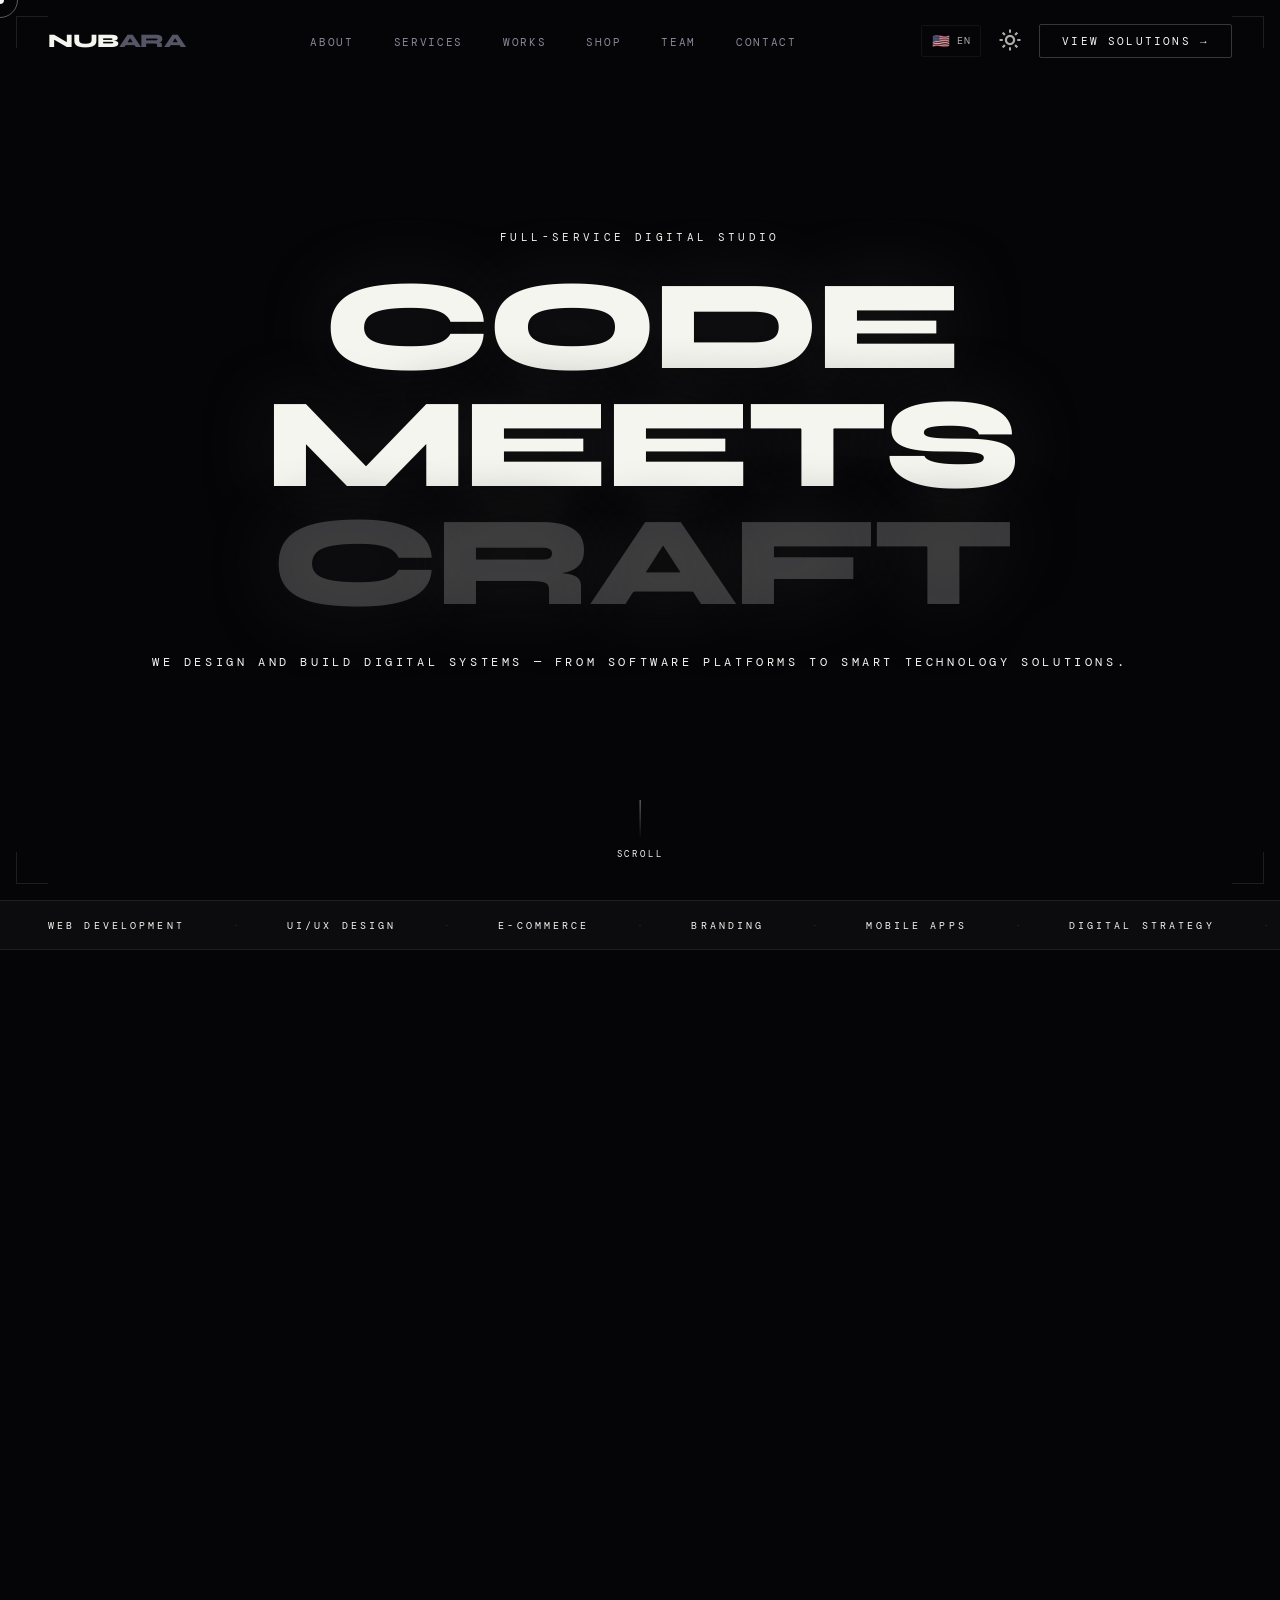
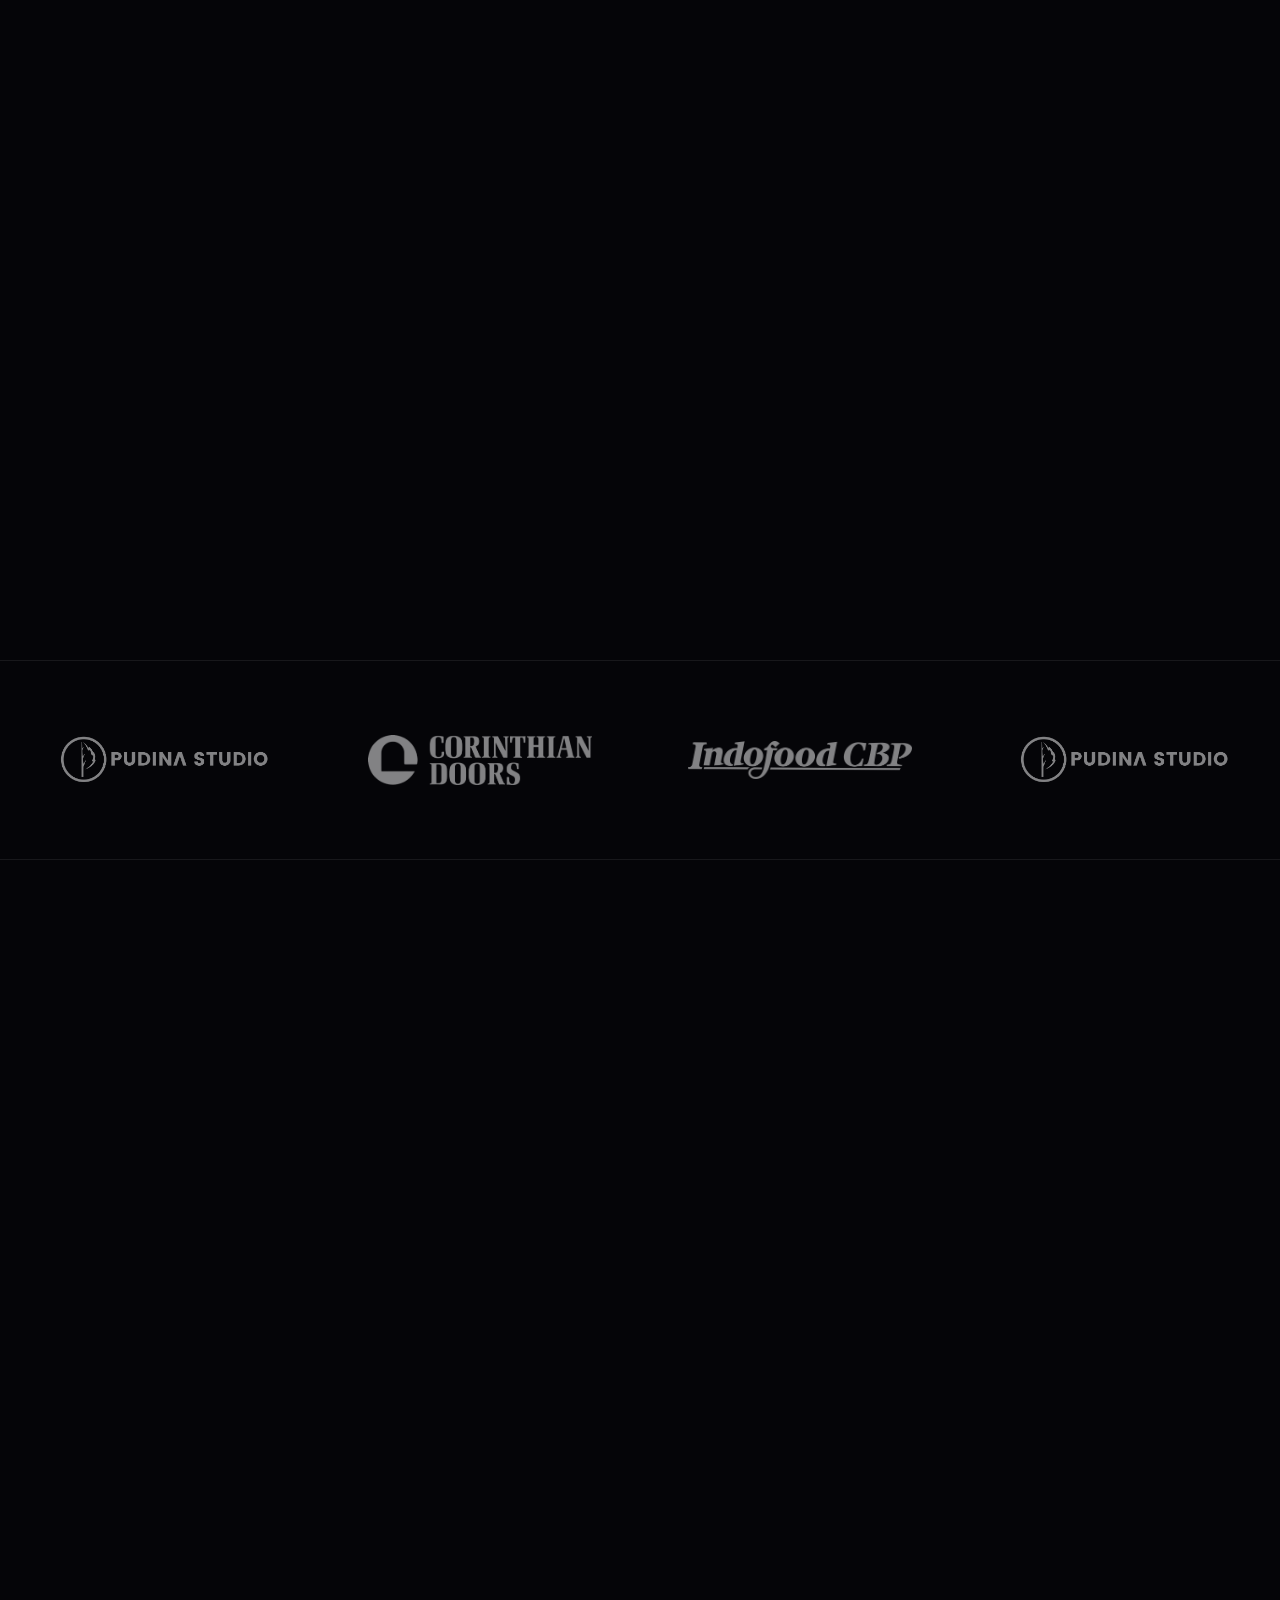
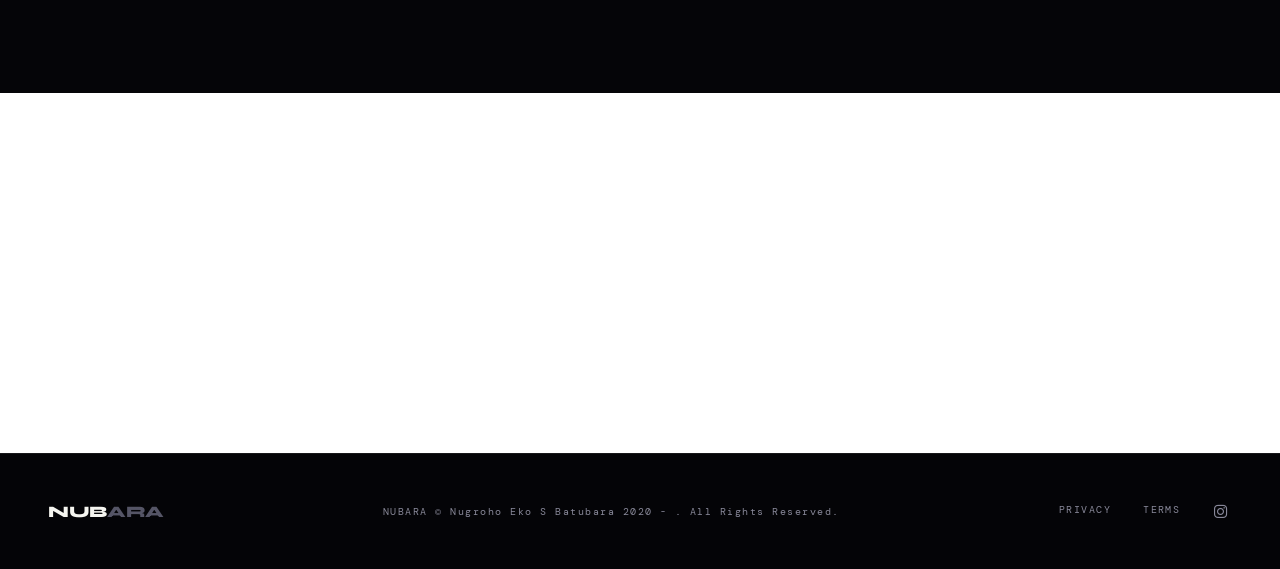
==== commit f237c377: "more languages ​​have been added v1.6" ====
--- a/index.html
+++ b/index.html
@@ -3,7 +3,7 @@
 	<head>
 		<meta charset="UTF-8" />
 		<meta name="viewport" content="width=device-width, initial-scale=1.0" />
-		<title>Nubara — Digital Studio</title>
+		<title>Nubara Labs</title>
 		<link href="assets/img/logo_link.jpg" rel="icon" />
 		<link href="https://fonts.googleapis.com/css2?family=Syne:wght@400;600;700;800&family=DM+Mono:wght@300;400;500&display=swap" rel="stylesheet" />
 		<link rel="stylesheet" href="https://cdn.jsdelivr.net/npm/swiper@11/swiper-bundle.min.css" />
@@ -52,7 +52,8 @@
 						<button class="theme-btn" data-t="light" title="Light"></button>
 					</div>
 				</div>
-				<a href="#contact" class="nav-cta">Get in Touch →</a>
+				<!-- <a href="#contact" class="nav-cta">Get in Touch →</a> -->
+				<a href="#shop" class="nav-cta">View Solutions →</a>
 			</div>
 		</nav>
 
@@ -686,8 +687,8 @@
 						</div>
 						<div class="contact-right" data-aos="fade-left" data-aos-duration="900" data-aos-delay="150">
 							<form class="contact-form" onsubmit="return false;">
-								<div class="form-group"><label class="form-label">Your Name</label><input type="text" class="form-input" placeholder="John Doe" /></div>
-								<div class="form-group"><label class="form-label">Email Address</label><input type="email" class="form-input" placeholder="john@company.com" /></div>
+								<div class="form-group"><label class="form-label">Your Name</label><input type="text" class="form-input" placeholder="Your Name" /></div>
+								<div class="form-group"><label class="form-label">Email Address</label><input type="email" class="form-input" placeholder="Your Email" /></div>
 								<div class="form-group"><label class="form-label">Project Type</label><input type="text" class="form-input" placeholder="e.g. Web Development, UI/UX..." /></div>
 								<div class="form-group"><label class="form-label">Message</label><textarea class="form-input" placeholder="Tell us about your project..."></textarea></div>
 								<button class="form-submit" id="contactSubmit">Send Message →</button>
@@ -702,7 +703,7 @@
 				<div class="container">
 					<div class="footer-inner">
 						<div class="footer-logo">NUB<span>ARA</span></div>
-						<div class="footer-copy">NUBARA &copy; Nugroho Eko S Batubara 2021 - <span id="year"></span>. All Rights Reserved.</div>
+						<div class="footer-copy">NUBARA &copy; Nugroho Eko S Batubara 2020 - <span id="year"></span>. All Rights Reserved.</div>
 						<div class="footer-links">
 							<a href="#">Privacy</a>
 							<a href="#">Terms</a>
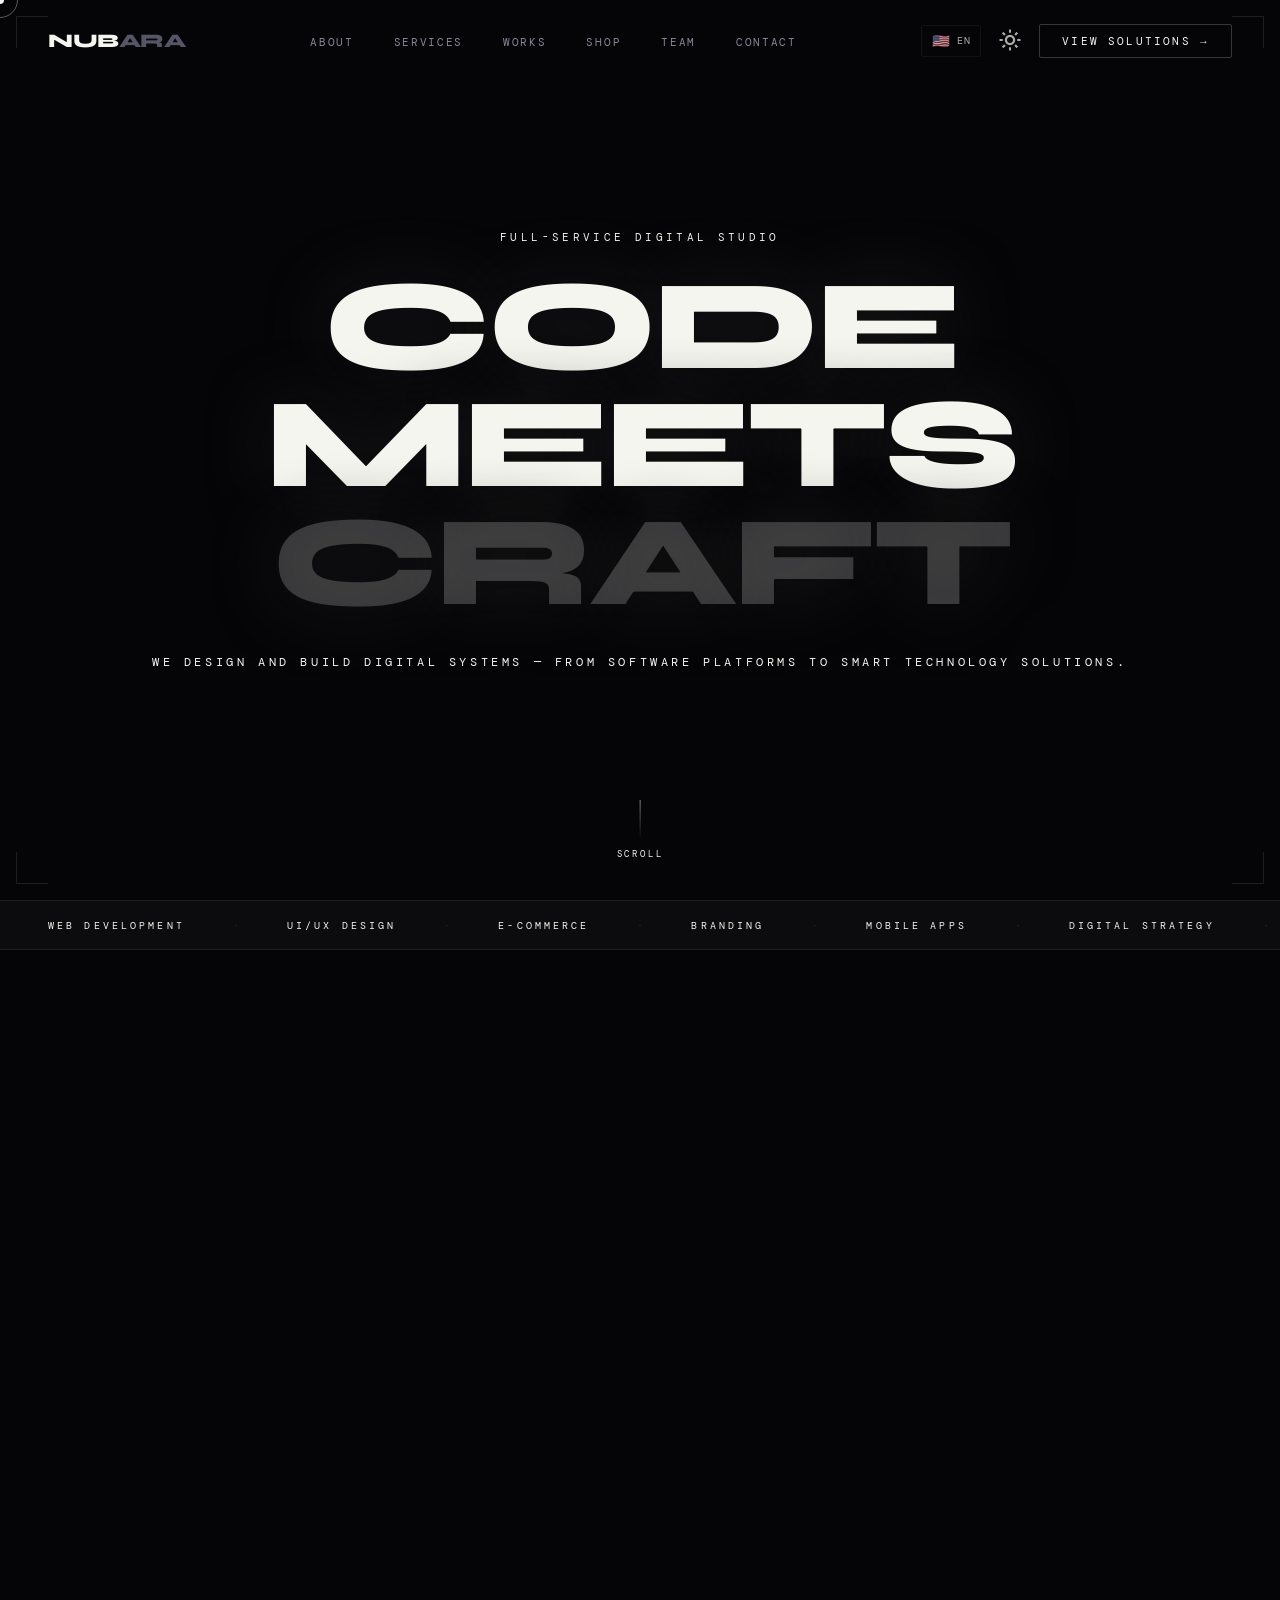
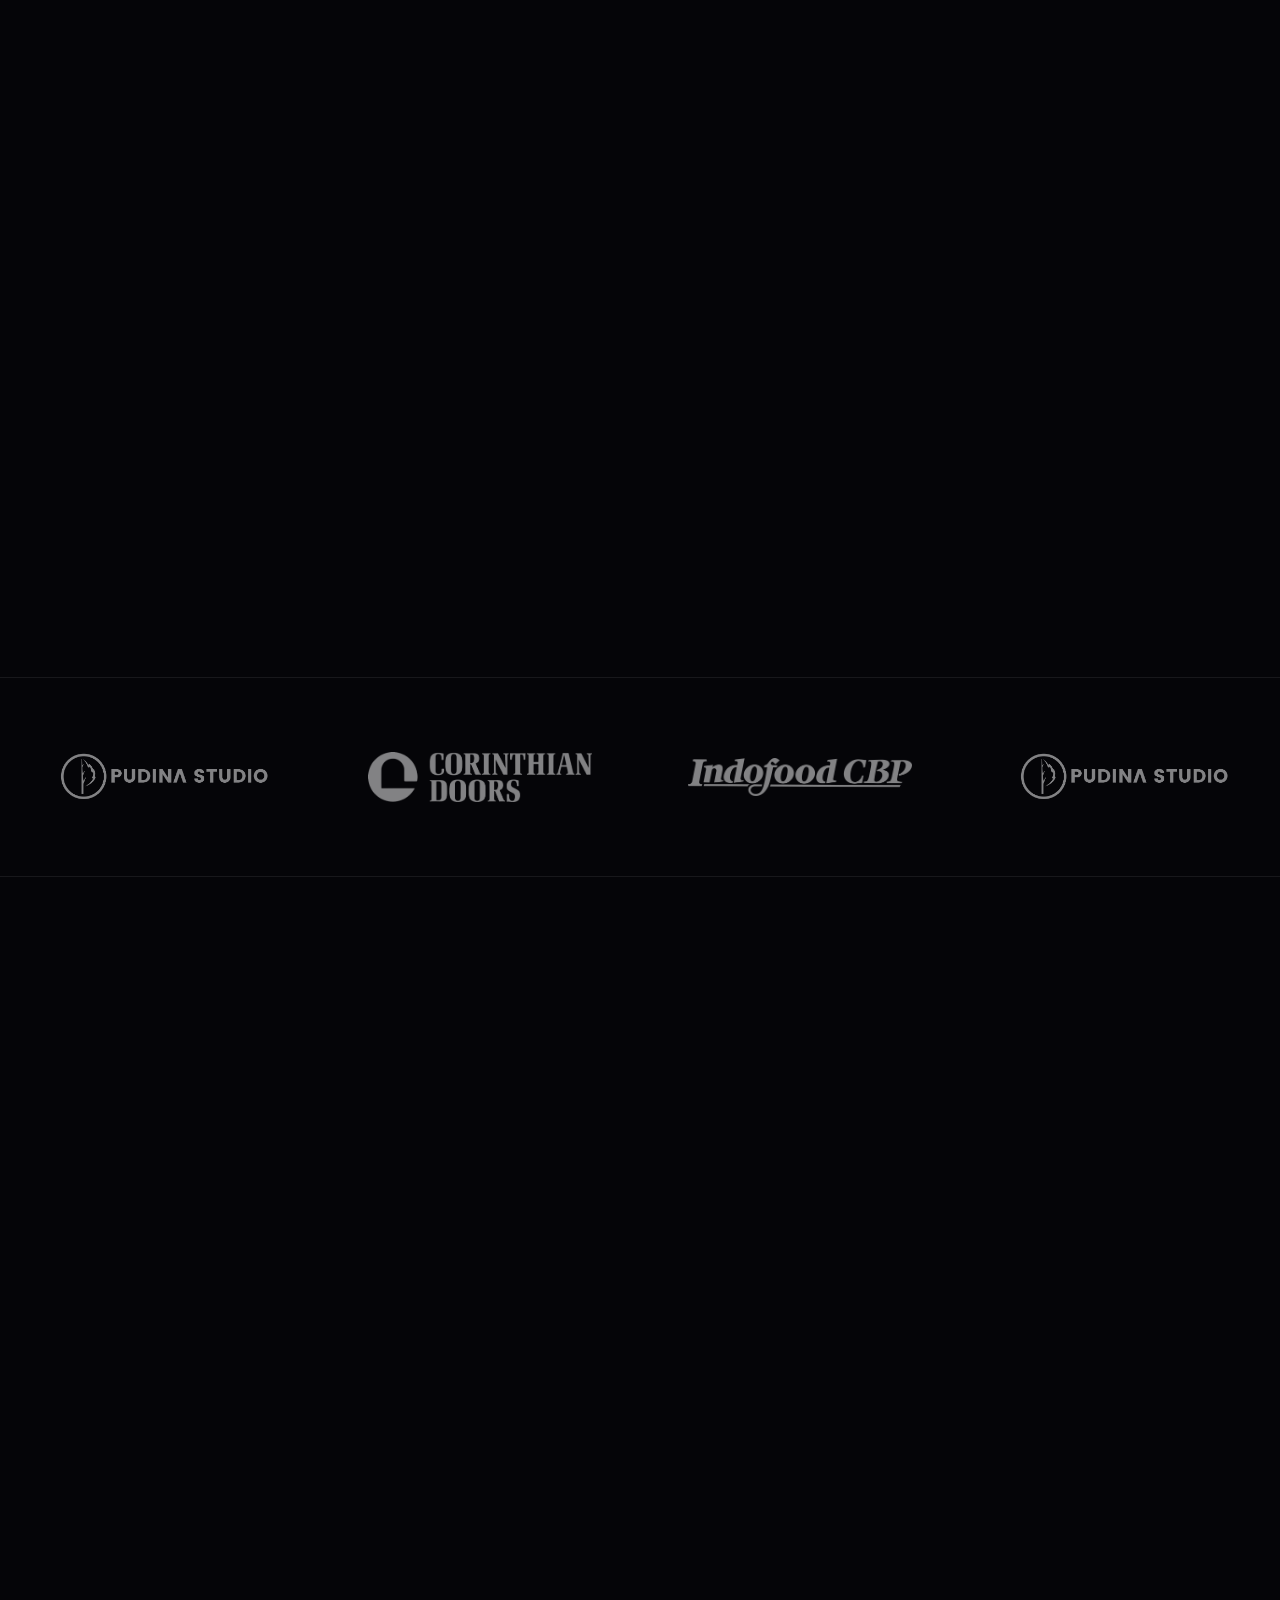
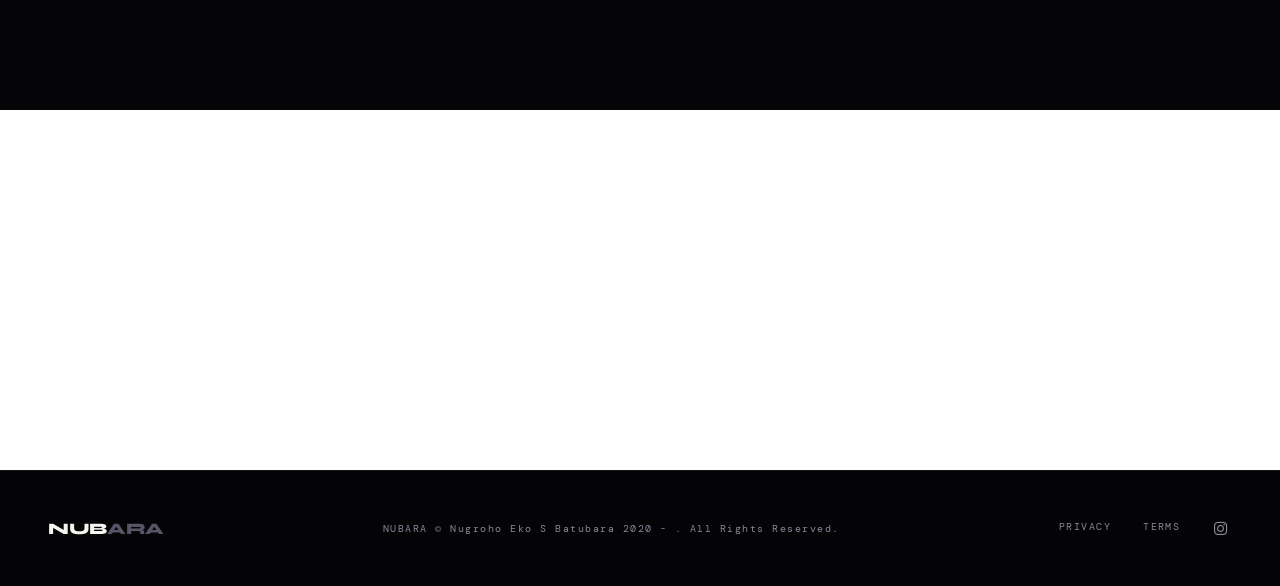
==== commit db233a2a: "more languages ​​have been added v1.6" ====
--- a/index.html
+++ b/index.html
@@ -387,9 +387,9 @@
 							<div class="product-cat">Documentation</div>
 							<div class="product-name">Writing & Presentation Service</div>
 							<div class="product-price">
-								Start from IDR 150.000 <span><br />✦ Reports, essays &amp; proposals<br />✦ Slide decks &amp; pitch decks<br />✦ Professional formatting &amp; structured layout<br />⏱ Est. based on project scope</span>
-							</div>
-							<a href="#" class="product-btn product-wa-btn" data-product="Writing & Presentation Service" data-price="Start from IDR 150.000" target="_blank">Order Via Whatsapp →</a>
+								Start from IDR 100.000 (Negotiable) <span><br />✦ Reports, essays &amp; proposals<br />✦ Slide decks &amp; pitch decks<br />✦ Professional formatting &amp; structured layout<br />⏱ Est. based on project scope</span>
+							</div>
+							<a href="#" class="product-btn product-wa-btn" data-product="Writing & Presentation Service" data-price="Start from IDR 100.000 (Negotiable)" target="_blank">Order Via Whatsapp →</a>
 						</div>
 						<div class="product-card">
 							<div class="product-thumb">
@@ -398,9 +398,9 @@
 							<div class="product-cat">Digital Services</div>
 							<div class="product-name">Web<br />Development</div>
 							<div class="product-price">
-								Start from IDR 1.500.000 <span><br />✦ Landing page &amp; company profile<br />✦ CMS &amp; admin dashboard<br />✦ E-commerce &amp; custom web app<br />⏱ Est. based on project scope</span>
-							</div>
-							<a href="#" class="product-btn product-wa-btn" data-product="Web Development" data-price="Start from IDR 1.500.000" target="_blank">Order Via Whatsapp →</a>
+								Start from IDR 1.500.000 (Negotiable) <span><br />✦ Landing page &amp; company profile<br />✦ CMS &amp; admin dashboard<br />✦ E-commerce &amp; custom web app<br />⏱ Est. based on project scope</span>
+							</div>
+							<a href="#" class="product-btn product-wa-btn" data-product="Web Development" data-price="Start from IDR 1.500.000 (Negotiable)" target="_blank">Order Via Whatsapp →</a>
 						</div>
 						<div class="product-card">
 							<div class="product-thumb">
@@ -409,9 +409,9 @@
 							<div class="product-cat">Software Solutions</div>
 							<div class="product-name">Mobile & Desktop Application</div>
 							<div class="product-price">
-								Start from IDR 3.000.000 <span><br />✦ Android App (custom — Kotlin)<br />✦ Desktop app (custom)<br />✦ Pricing based on features &amp; complexity<br />⏱ Est. based on project scope</span>
-							</div>
-							<a href="#" class="product-btn product-wa-btn" data-product="Mobile & Desktop Application" data-price="Start from IDR 3.000.000" target="_blank">Order Via Whatsapp →</a>
+								Start from IDR 3.000.000 (Negotiable) <span><br />✦ Android App (custom — Kotlin)<br />✦ Desktop app (custom)<br />✦ Pricing based on features &amp; complexity<br />⏱ Est. based on project scope</span>
+							</div>
+							<a href="#" class="product-btn product-wa-btn" data-product="Mobile & Desktop Application" data-price="Start from IDR 3.000.000 (Negotiable)" target="_blank">Order Via Whatsapp →</a>
 						</div>
 						<div class="product-card">
 							<div class="product-thumb">
@@ -420,9 +420,9 @@
 							<div class="product-cat">Creative Solutions</div>
 							<div class="product-name">Design & Visual<br />Concept</div>
 							<div class="product-price">
-								Start from IDR 500.000 <span><br />✦ Poster, banner &amp; social media assets<br />✦ Interior &amp; spatial concept<br />✦ Branding assets &amp; style guides<br />⏱ Est. based on project scope</span>
-							</div>
-							<a href="#" class="product-btn product-wa-btn" data-product="Design & Visual Concept" data-price="Start from IDR 500.000" target="_blank">Order Via Whatsapp →</a>
+								Start from IDR 700.000 <span><br />✦ Poster, banner &amp; social media assets<br />✦ Interior &amp; spatial concept<br />✦ Branding assets &amp; style guides<br />⏱ Est. based on project scope</span>
+							</div>
+							<a href="#" class="product-btn product-wa-btn" data-product="Design & Visual Concept" data-price="Start from IDR 700.000 (Negotiable)" target="_blank">Order Via Whatsapp →</a>
 						</div>
 						<div class="product-card">
 							<div class="product-thumb">
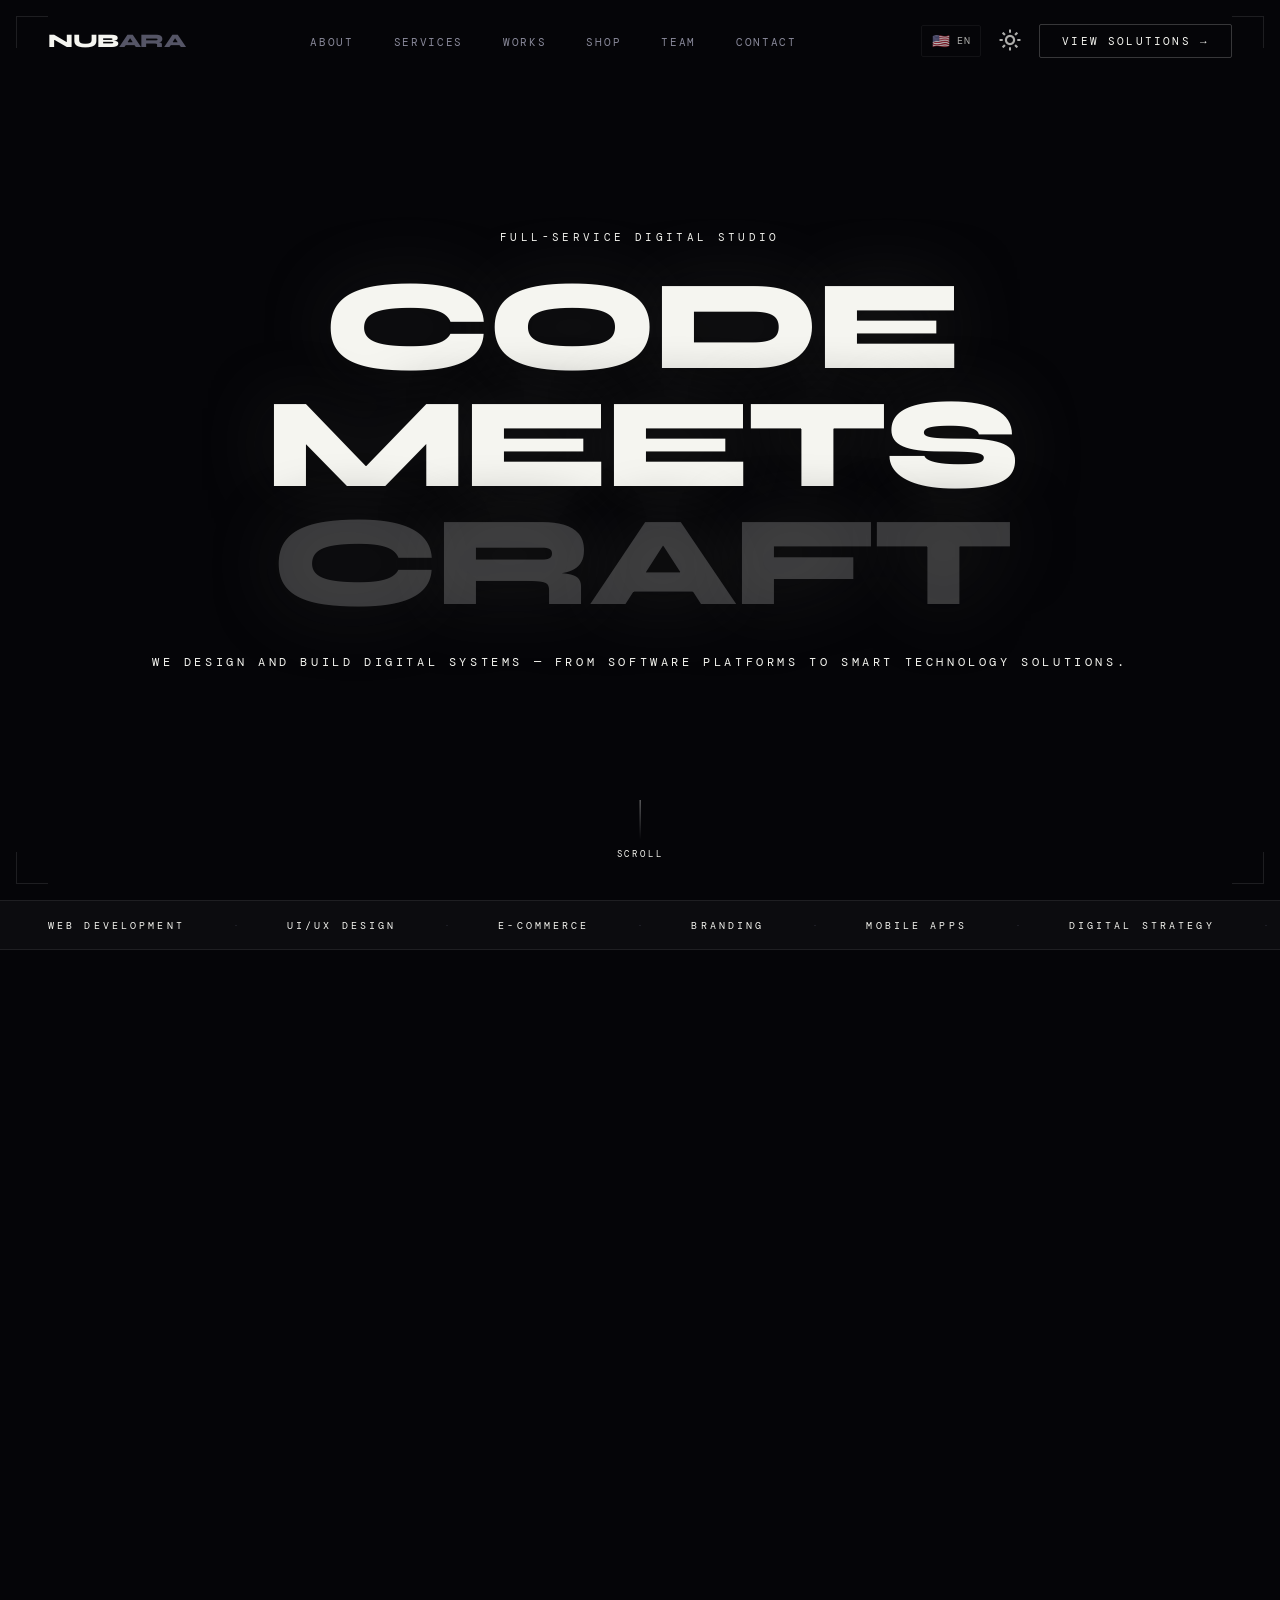
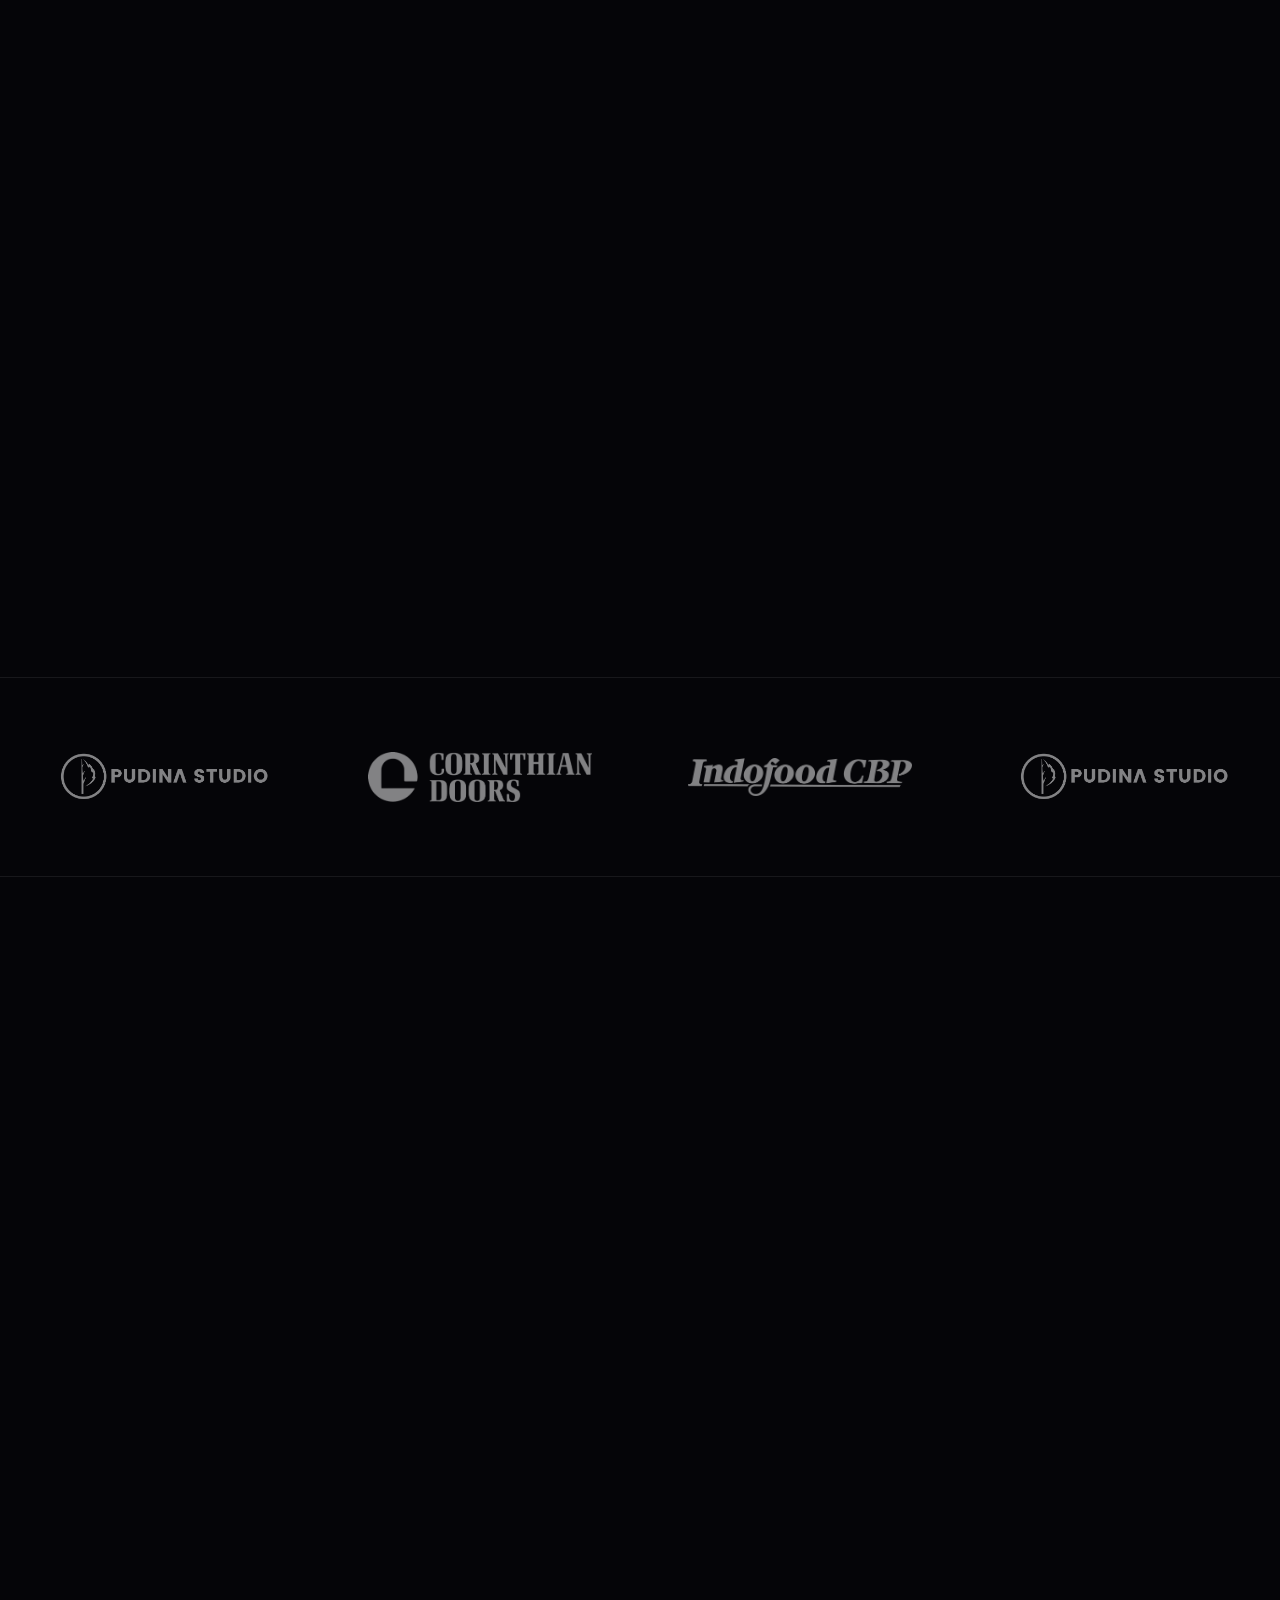
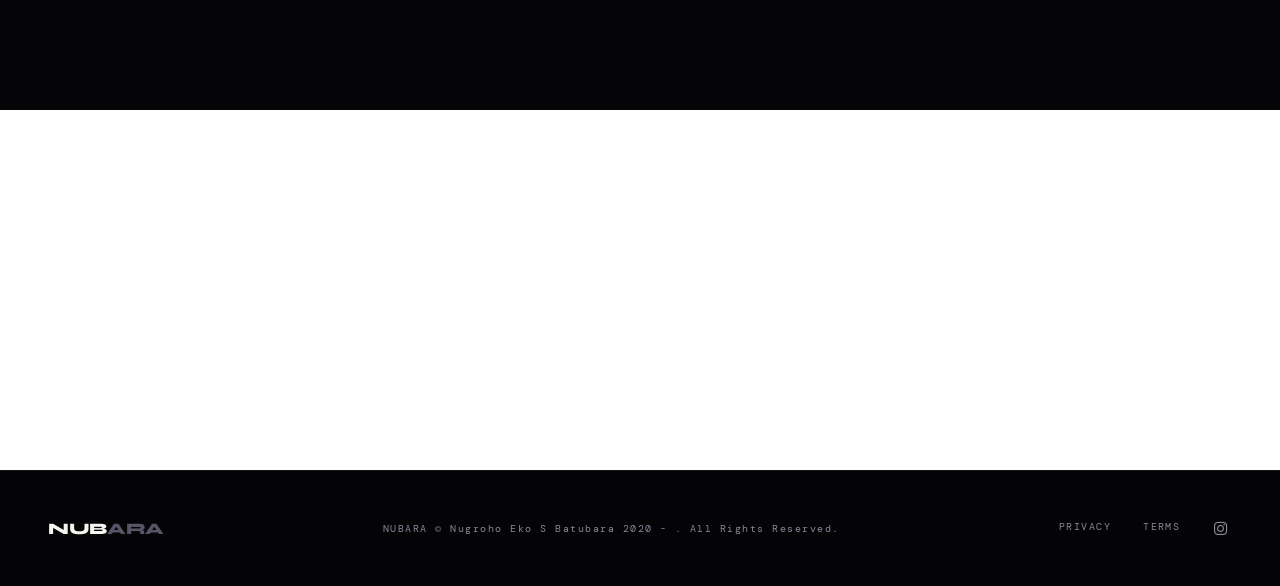
==== commit 921aae55: "more languages ​​have been added v1.6" ====
--- a/index.html
+++ b/index.html
@@ -15,8 +15,8 @@
 		<link rel="stylesheet" href="assets/css/modal.css" />
 	</head>
 	<body>
-		<div class="cursor" id="cursor"></div>
-		<div class="cursor-ring" id="cursorRing"></div>
+		<!-- <div class="cursor" id="cursor"></div> -->
+		<!-- <div class="cursor-ring" id="cursorRing"></div> -->
 		<div id="vanta-bg"></div>
 		<div class="progress-bar" id="progress"></div>
 		<div class="corner c-tl"></div>
--- a/assets/css/style.css
+++ b/assets/css/style.css
@@ -340,10 +340,10 @@
 	color: var(--white);
 	font-family: var(--display);
 	overflow-x: hidden;
-	cursor: none;
-}
-
-.cursor {
+	/* cursor: none; */
+}
+
+/* .cursor {
 	position: fixed;
 	width: 8px;
 	height: 8px;
@@ -368,7 +368,7 @@
 	transition:
 		width 0.3s,
 		height 0.3s;
-}
+} */
 .cursor.hover {
 	width: 4px;
 	height: 4px;
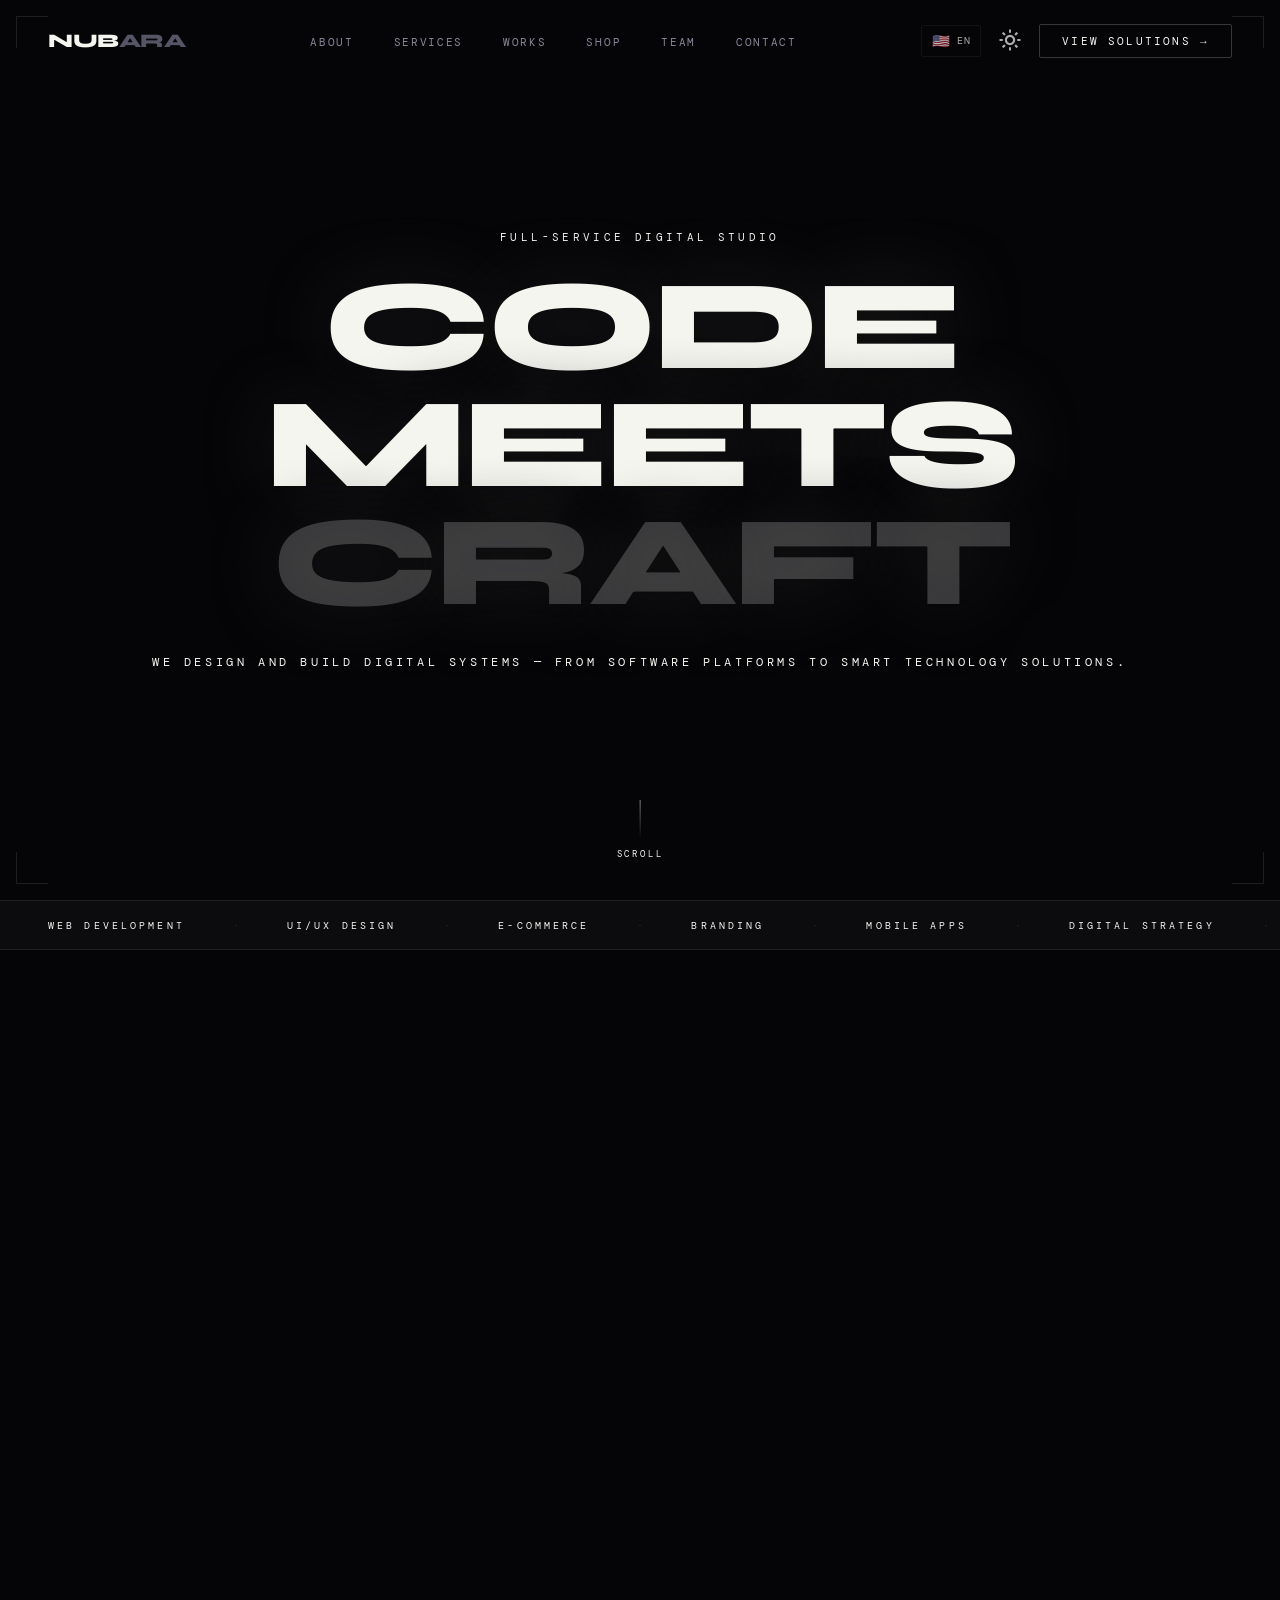
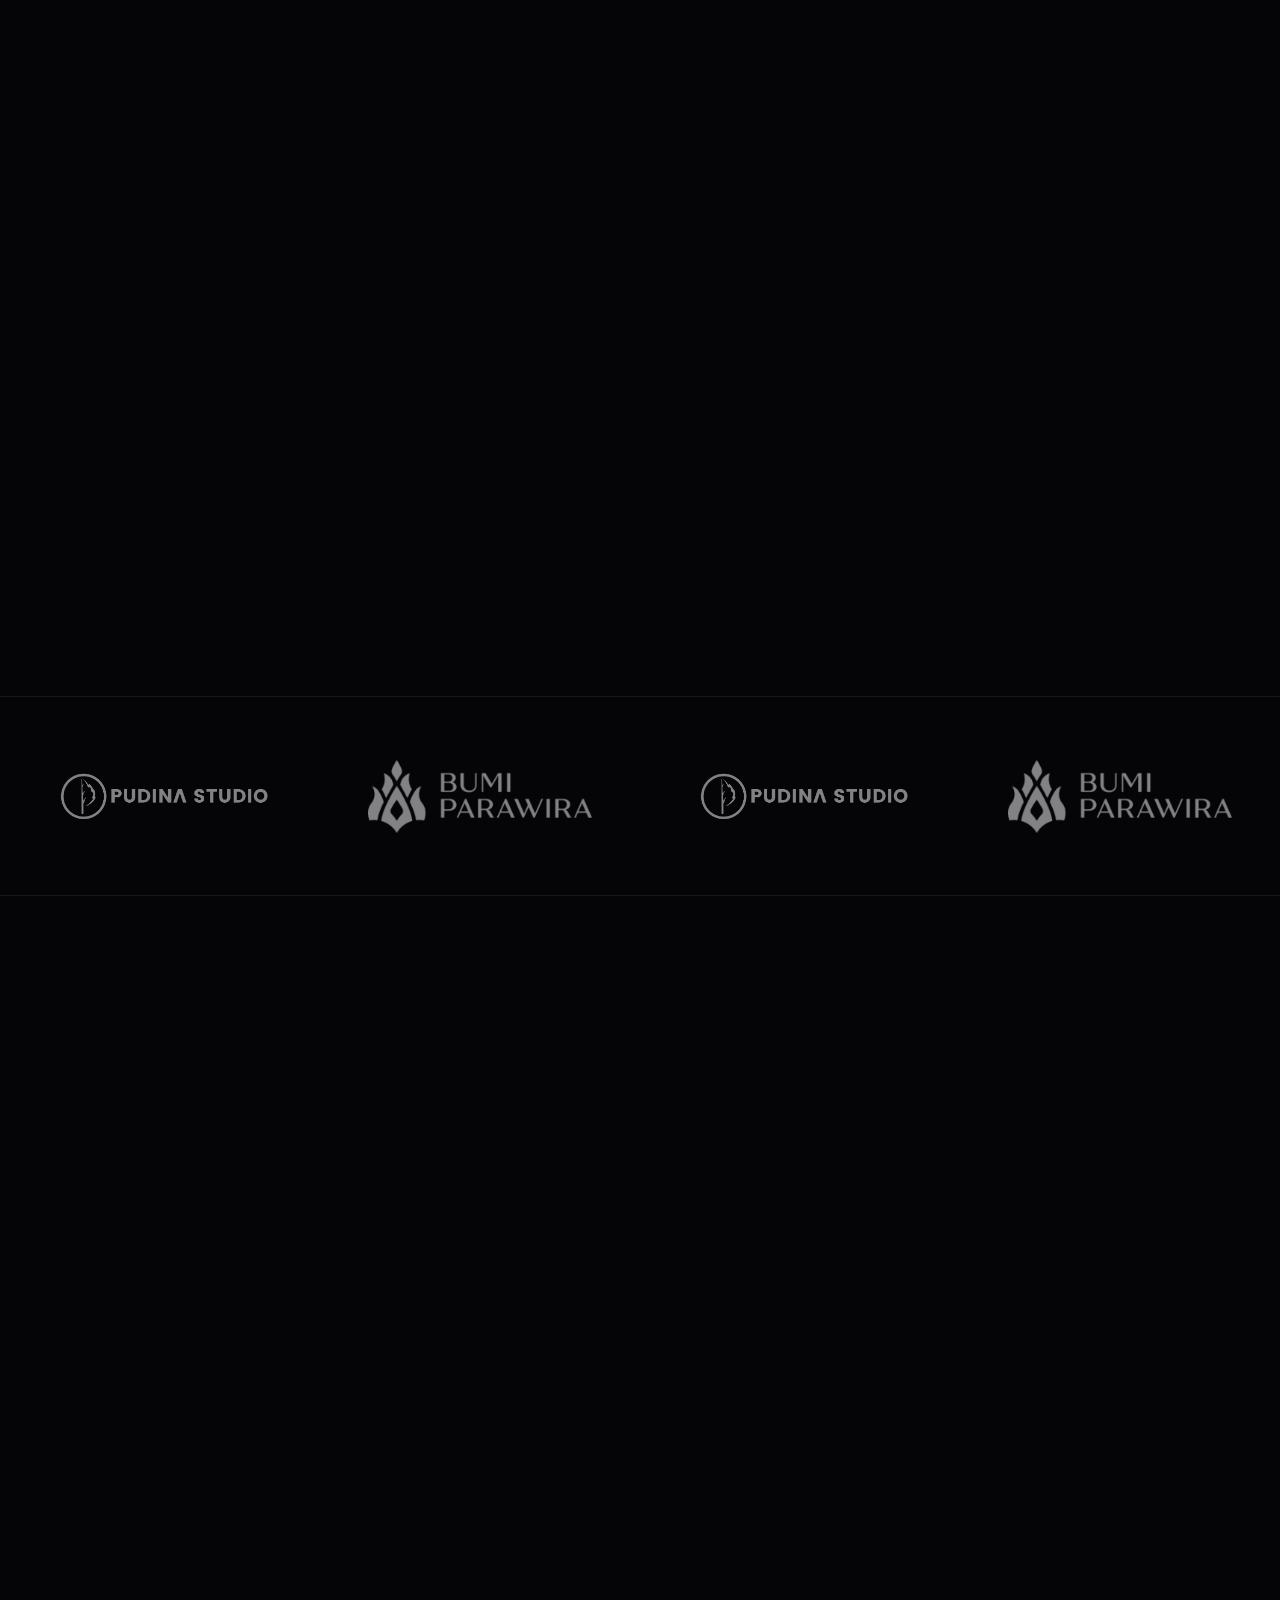
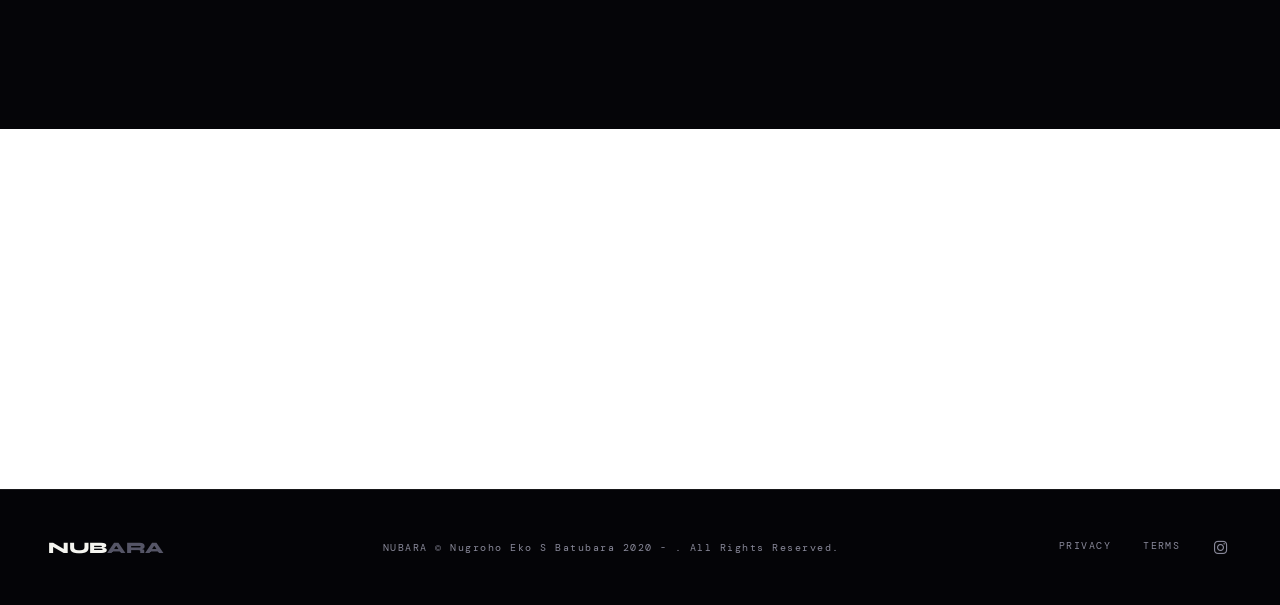
==== commit da8f66f7: "first: commit v1" ====
--- a/index.html
+++ b/index.html
@@ -252,120 +252,120 @@
 						<div class="file-card" data-aos="fade-up" data-aos-delay="0" data-aos-duration="700">
 							<div class="file-tab"></div>
 							<div class="file-thumb">
-								<img src="assets/img/portfolio/Portfolio1.png" alt="Unique Code" loading="lazy" />
+								<img src="assets/img/portfolio/Portfolio12.png" alt="Unique Code" loading="lazy" />
 								<div class="file-thumb-label"><span>View Project →</span></div>
 							</div>
 							<div class="file-body">
 								<div class="file-meta">Desktop App · 2026</div>
-								<div class="file-title">AkaNova · Unique Code</div>
-								<div class="file-desc">AkaNova Unique Code is a desktop application built to generate and manage unique codes, automatically transmitting them to TransX CodeJet printers to support high-speed product coding in manufacturing environments.</div>
+								<div class="file-title">Nubara · Solar Calculator</div>
+								<div class="file-desc">Nubara Solar Calculator is a web application built to analyze and calculate solar panel requirements based on regional data across Indonesia. It enables users to estimate energy consumption, evaluate solar potential, and optimize installation planning.</div>
 							</div>
 						</div>
 						<div class="file-card" data-aos="fade-up" data-aos-delay="100" data-aos-duration="700">
 							<div class="file-tab"></div>
 							<div class="file-thumb">
-								<img src="assets/img/portfolio/Portfolio7.png" alt="Send Data" loading="lazy" />
+								<img src="assets/img/portfolio/Portfolio13.png" alt="Send Data" loading="lazy" />
+								<div class="file-thumb-label"><span>View Project →</span></div>
+							</div>
+							<div class="file-body">
+								<div class="file-meta">Web App · 2025</div>
+								<div class="file-title">Nubara · POS</div>
+								<div class="file-desc">Nubara POS system is a web application that enables users to place food and beverage orders seamlessly, while providing admins with the ability to track, manage, and process orders in real-time.</div>
+							</div>
+						</div>
+						<div class="file-card" data-aos="fade-up" data-aos-delay="200" data-aos-duration="700">
+							<div class="file-tab"></div>
+							<div class="file-thumb">
+								<img src="assets/img/portfolio/Portfolio2.png" alt="Landing Page" loading="lazy" />
+								<div class="file-thumb-label"><span>View Project →</span></div>
+							</div>
+							<div class="file-body">
+								<div class="file-meta">Web App · 2025</div>
+								<div class="file-title">Nubara · Landing Page</div>
+								<div class="file-desc">Nubara Dashboard landing page built to present product information, highlight key features, and deliver a modern responsive experience across all devices.</div>
+							</div>
+						</div>
+						<div class="file-card" data-aos="fade-up" data-aos-delay="100" data-aos-duration="700">
+							<div class="file-tab"></div>
+							<div class="file-thumb">
+								<img src="assets/img/portfolio/Portfolio3.jpg" alt="Restaurant Management" loading="lazy" />
+								<div class="file-thumb-label"><span>View Project →</span></div>
+							</div>
+							<div class="file-body">
+								<div class="file-meta">Web App · 2025</div>
+								<div class="file-title">Nubara · Restaurant Management</div>
+								<div class="file-desc">Nubara Dashboard is a web-based restaurant management interface that visualizes operational data such as orders, revenue, guest statistics, and menu performance through interactive analytics and real-time monitoring.</div>
+							</div>
+						</div>
+						<div class="file-card" data-aos="fade-up" data-aos-delay="200" data-aos-duration="700">
+							<div class="file-tab"></div>
+							<div class="file-thumb">
+								<img src="assets/img/portfolio/Portfolio4.jpg" alt="Company Profile" loading="lazy" />
+								<div class="file-thumb-label"><span>View Project →</span></div>
+							</div>
+							<div class="file-body">
+								<div class="file-meta">Web App · 2025</div>
+								<div class="file-title">Nubara · Company Profile</div>
+								<div class="file-desc">Nubara Company Profile is a corporate profile website designed to communicate company expertise, services, and strategic capabilities through a modern UI, structured content layout, and engaging visual presentation.</div>
+							</div>
+						</div>
+						<div class="file-card" data-aos="fade-up" data-aos-delay="300" data-aos-duration="700">
+							<div class="file-tab"></div>
+							<div class="file-thumb">
+								<img src="assets/img/portfolio/Portfolio5.png" alt="SmartKasir" loading="lazy" />
 								<div class="file-thumb-label"><span>View Project →</span></div>
 							</div>
 							<div class="file-body">
 								<div class="file-meta">Desktop App · 2025</div>
-								<div class="file-title">AkaNova · Send Data</div>
-								<div class="file-desc">AkaNova Send Data is a desktop application that delivers structured print data to Citronix CI5500 industrial printers, enabling automated product coding and stable communication with production equipment.</div>
+								<div class="file-title">Nubara · SmartKasir</div>
+								<div class="file-desc">Nubara SmartKasir is a desktop Point of Sale system built to streamline retail transactions, manage product inventory, process multiple payment methods, and generate sales reports efficiently.</div>
+							</div>
+						</div>
+						<div class="file-card" data-aos="fade-up" data-aos-delay="100" data-aos-duration="700">
+							<div class="file-tab"></div>
+							<div class="file-thumb">
+								<img src="assets/img/portfolio/Portfolio6.png" alt="StokKu" loading="lazy" />
+								<div class="file-thumb-label"><span>View Project →</span></div>
+							</div>
+							<div class="file-body">
+								<div class="file-meta">Mobile App · 2025</div>
+								<div class="file-title">Nubara · StokKu</div>
+								<div class="file-desc">Nubara StokKu is a mobile inventory management application built to help businesses monitor stock levels, manage product movements, and maintain accurate inventory records in real time.</div>
 							</div>
 						</div>
 						<div class="file-card" data-aos="fade-up" data-aos-delay="200" data-aos-duration="700">
 							<div class="file-tab"></div>
 							<div class="file-thumb">
-								<img src="assets/img/portfolio/Portfolio2.png" alt="Landing Page" loading="lazy" />
+								<img src="assets/img/portfolio/Portfolio8.JPG" alt="CoreStage" loading="lazy" />
 								<div class="file-thumb-label"><span>View Project →</span></div>
 							</div>
 							<div class="file-body">
 								<div class="file-meta">Web App · 2025</div>
-								<div class="file-title">AkaNova · Landing Page</div>
-								<div class="file-desc">AkaNova Dashboard landing page built to present product information, highlight key features, and deliver a modern responsive experience across all devices.</div>
+								<div class="file-title">Nubara · CoreStage</div>
+								<div class="file-desc">Nubara CoreStage is a web-based academic management platform built to handle student information, course data, and grading records through a structured administrative dashboard.</div>
+							</div>
+						</div>
+						<div class="file-card" data-aos="fade-up" data-aos-delay="300" data-aos-duration="700">
+							<div class="file-tab"></div>
+							<div class="file-thumb">
+								<img src="assets/img/portfolio/Portfolio9.jpg" alt="IoT" loading="lazy" />
+								<div class="file-thumb-label"><span>View Project →</span></div>
+							</div>
+							<div class="file-body">
+								<div class="file-meta">IoT (Internet of Things) · 2025</div>
+								<div class="file-title">Nubara · Smart System</div>
+								<div class="file-desc">Modular IoT platform developed for academic and research purposes, integrating sensors, controllers, and monitoring dashboards to support smart agriculture, hydroponics, smart parking, and other automated systems.</div>
 							</div>
 						</div>
 						<div class="file-card" data-aos="fade-up" data-aos-delay="100" data-aos-duration="700">
 							<div class="file-tab"></div>
 							<div class="file-thumb">
-								<img src="assets/img/portfolio/Portfolio3.jpg" alt="Restaurant Management" loading="lazy" />
-								<div class="file-thumb-label"><span>View Project →</span></div>
-							</div>
-							<div class="file-body">
-								<div class="file-meta">Web App · 2025</div>
-								<div class="file-title">AkaNova · Restaurant Management</div>
-								<div class="file-desc">AkaNova Dashboard is a web-based restaurant management interface that visualizes operational data such as orders, revenue, guest statistics, and menu performance through interactive analytics and real-time monitoring.</div>
-							</div>
-						</div>
-						<div class="file-card" data-aos="fade-up" data-aos-delay="200" data-aos-duration="700">
-							<div class="file-tab"></div>
-							<div class="file-thumb">
-								<img src="assets/img/portfolio/Portfolio4.jpg" alt="Company Profile" loading="lazy" />
-								<div class="file-thumb-label"><span>View Project →</span></div>
-							</div>
-							<div class="file-body">
-								<div class="file-meta">Web App · 2025</div>
-								<div class="file-title">AkaNova · Company Profile</div>
-								<div class="file-desc">AkaNova Company Profile is a corporate profile website designed to communicate company expertise, services, and strategic capabilities through a modern UI, structured content layout, and engaging visual presentation.</div>
-							</div>
-						</div>
-						<div class="file-card" data-aos="fade-up" data-aos-delay="300" data-aos-duration="700">
-							<div class="file-tab"></div>
-							<div class="file-thumb">
-								<img src="assets/img/portfolio/Portfolio5.png" alt="SmartKasir" loading="lazy" />
-								<div class="file-thumb-label"><span>View Project →</span></div>
-							</div>
-							<div class="file-body">
-								<div class="file-meta">Desktop App · 2025</div>
-								<div class="file-title">AkaNova · SmartKasir</div>
-								<div class="file-desc">AkaNova SmartKasir is a desktop Point of Sale system built to streamline retail transactions, manage product inventory, process multiple payment methods, and generate sales reports efficiently.</div>
-							</div>
-						</div>
-						<div class="file-card" data-aos="fade-up" data-aos-delay="100" data-aos-duration="700">
-							<div class="file-tab"></div>
-							<div class="file-thumb">
-								<img src="assets/img/portfolio/Portfolio6.png" alt="StokKu" loading="lazy" />
-								<div class="file-thumb-label"><span>View Project →</span></div>
-							</div>
-							<div class="file-body">
-								<div class="file-meta">Mobile App · 2025</div>
-								<div class="file-title">AkaNova · StokKu</div>
-								<div class="file-desc">AkaNova StokKu is a mobile inventory management application built to help businesses monitor stock levels, manage product movements, and maintain accurate inventory records in real time.</div>
-							</div>
-						</div>
-						<div class="file-card" data-aos="fade-up" data-aos-delay="200" data-aos-duration="700">
-							<div class="file-tab"></div>
-							<div class="file-thumb">
-								<img src="assets/img/portfolio/Portfolio8.JPG" alt="CoreStage" loading="lazy" />
-								<div class="file-thumb-label"><span>View Project →</span></div>
-							</div>
-							<div class="file-body">
-								<div class="file-meta">Web App · 2025</div>
-								<div class="file-title">AkaNova · CoreStage</div>
-								<div class="file-desc">AkaNova CoreStage is a web-based academic management platform built to handle student information, course data, and grading records through a structured administrative dashboard.</div>
-							</div>
-						</div>
-						<div class="file-card" data-aos="fade-up" data-aos-delay="300" data-aos-duration="700">
-							<div class="file-tab"></div>
-							<div class="file-thumb">
-								<img src="assets/img/portfolio/Portfolio9.jpg" alt="IoT" loading="lazy" />
-								<div class="file-thumb-label"><span>View Project →</span></div>
-							</div>
-							<div class="file-body">
-								<div class="file-meta">IoT (Internet of Things) · 2025</div>
-								<div class="file-title">AkaNova · Smart System</div>
-								<div class="file-desc">Modular IoT platform developed for academic and research purposes, integrating sensors, controllers, and monitoring dashboards to support smart agriculture, hydroponics, smart parking, and other automated systems.</div>
-							</div>
-						</div>
-						<div class="file-card" data-aos="fade-up" data-aos-delay="100" data-aos-duration="700">
-							<div class="file-tab"></div>
-							<div class="file-thumb">
 								<img src="assets/img/portfolio/Portfolio10.jpg" alt="SmartSystem App" loading="lazy" />
 								<div class="file-thumb-label"><span>View Project →</span></div>
 							</div>
 							<div class="file-body">
 								<div class="file-meta">Smart System App · 2025</div>
-								<div class="file-title">AkaNova · Smart System App</div>
+								<div class="file-title">Nubara · Smart System App</div>
 								<div class="file-desc">Smart system web platform that integrates IoT devices, providing real-time monitoring, data visualization, and remote control capabilities for automated environments.</div>
 							</div>
 						</div>
@@ -382,7 +382,7 @@
 					<div class="shop-grid" data-aos="fade-up" data-aos-delay="100" data-aos-duration="800">
 						<div class="product-card">
 							<div class="product-thumb">
-								<img src="assets/img/products/Product1.png" alt="Writing & Presentation Service" />
+								<img src="assets/img/products/Product7.png" alt="Writing & Presentation Service" />
 							</div>
 							<div class="product-cat">Documentation</div>
 							<div class="product-name">Writing & Presentation Service</div>
@@ -426,7 +426,7 @@
 						</div>
 						<div class="product-card">
 							<div class="product-thumb">
-								<img src="assets/img/products/Product5.jpg" alt="Smart System Development" />
+								<img src="assets/img/products/Product6.jpg" alt="Smart System Development" />
 							</div>
 							<div class="product-cat">Smart Technology</div>
 							<div class="product-name">Smart System Development</div>
@@ -478,41 +478,41 @@
 								<div class="testi-card">
 									<div class="testi-inner">
 										<div class="testi-quote">"</div>
-										<p class="testi-text">The AkaNova system helped us automate our production coding process. Data transfer to our industrial printers runs smoothly and significantly reduces manual errors on the production line.</p>
+										<p class="testi-text">With this system, we can now showcase our designs more easily and present our company in a more professional way. It really helps us promote our work.</p>
+										<div class="testi-author">
+											<div class="testi-avatar">F</div>
+											<div>
+												<div class="testi-name">Firza</div>
+												<div class="testi-company">Owner / CEO, Pudina Studio</div>
+											</div>
+										</div>
+									</div>
+								</div>
+							</div>
+
+							<div class="swiper-slide">
+								<div class="testi-card">
+									<div class="testi-inner">
+										<div class="testi-quote">"</div>
+										<p class="testi-text">The system makes it easier for us to manage our book collections and gallery content. Our data is more organized, and our workflow has become more efficient.</p>
+										<div class="testi-author">
+											<div class="testi-avatar">R</div>
+											<div>
+												<div class="testi-name">Rafik</div>
+												<div class="testi-company">Konseptor Digital, Bumi Parawira</div>
+											</div>
+										</div>
+									</div>
+								</div>
+							</div>
+
+							<div class="swiper-slide">
+								<div class="testi-card">
+									<div class="testi-inner">
+										<div class="testi-quote">"</div>
+										<p class="testi-text">The CoreStage academic platform simplifies the management of student data, courses, and grading. The dashboard is intuitive and helps administrators manage information efficiently.</p>
 										<div class="testi-author">
 											<div class="testi-avatar">A</div>
-											<div>
-												<div class="testi-name">Indofood CBP</div>
-												<div class="testi-company">Production Team, Indofood CBP</div>
-											</div>
-										</div>
-									</div>
-								</div>
-							</div>
-
-							<div class="swiper-slide">
-								<div class="testi-card">
-									<div class="testi-inner">
-										<div class="testi-quote">"</div>
-										<p class="testi-text">AkaNova Send Data provides stable communication with our Citronix CI5500 printers. The system makes it easier to send structured print data and maintain consistency in our production process.</p>
-										<div class="testi-author">
-											<div class="testi-avatar">S</div>
-											<div>
-												<div class="testi-name">Sutisna</div>
-												<div class="testi-company">Manufacturing Department, Corinthian Doors</div>
-											</div>
-										</div>
-									</div>
-								</div>
-							</div>
-
-							<div class="swiper-slide">
-								<div class="testi-card">
-									<div class="testi-inner">
-										<div class="testi-quote">"</div>
-										<p class="testi-text">The CoreStage academic platform simplifies the management of student data, courses, and grading. The dashboard is intuitive and helps administrators manage information efficiently.</p>
-										<div class="testi-author">
-											<div class="testi-avatar">B</div>
 											<div>
 												<div class="testi-name">High Schools in Bengkulu</div>
 												<div class="testi-company">Academic Staff, High Schools in Bengkulu</div>
@@ -526,9 +526,9 @@
 								<div class="testi-card">
 									<div class="testi-inner">
 										<div class="testi-quote">"</div>
-										<p class="testi-text">The AkaNova Smart System platform integrates sensors and monitoring dashboards seamlessly. It is very useful for developing IoT projects such as smart agriculture and hydroponic systems.</p>
-										<div class="testi-author">
-											<div class="testi-avatar">A</div>
+										<p class="testi-text">The Nubara Smart System platform integrates sensors and monitoring dashboards seamlessly. It is very useful for developing IoT projects such as smart agriculture and hydroponic systems.</p>
+										<div class="testi-author">
+											<div class="testi-avatar">I</div>
 											<div>
 												<div class="testi-name">Gunadarma University Students</div>
 												<div class="testi-company">IoT Research Team, Gunadarma University Students</div>
@@ -542,9 +542,9 @@
 								<div class="testi-card">
 									<div class="testi-inner">
 										<div class="testi-quote">"</div>
-										<p class="testi-text">SmartKasir streamlines our sales process and inventory tracking. Transactions are faster and the reporting system helps us monitor business performance more easily.</p>
-										<div class="testi-author">
-											<div class="testi-avatar">S</div>
+										<p class="testi-text">Nubara SmartKasir streamlines our sales process and inventory tracking. Transactions are faster and the reporting system helps us monitor business performance more easily.</p>
+										<div class="testi-author">
+											<div class="testi-avatar">B</div>
 											<div>
 												<div class="testi-name">Business Owner</div>
 												<div class="testi-company">Retail Store Client, Business Owner</div>
@@ -558,41 +558,41 @@
 								<div class="testi-card">
 									<div class="testi-inner">
 										<div class="testi-quote">"</div>
-										<p class="testi-text">The AkaNova system helped us automate our production coding process. Data transfer to our industrial printers runs smoothly and significantly reduces manual errors on the production line.</p>
+										<p class="testi-text">With this system, we can now showcase our designs more easily and present our company in a more professional way. It really helps us promote our work.</p>
+										<div class="testi-author">
+											<div class="testi-avatar">F</div>
+											<div>
+												<div class="testi-name">Firza</div>
+												<div class="testi-company">Owner / CEO, Pudina Studio</div>
+											</div>
+										</div>
+									</div>
+								</div>
+							</div>
+
+							<div class="swiper-slide">
+								<div class="testi-card">
+									<div class="testi-inner">
+										<div class="testi-quote">"</div>
+										<p class="testi-text">The system makes it easier for us to manage our book collections and gallery content. Our data is more organized, and our workflow has become more efficient.</p>
+										<div class="testi-author">
+											<div class="testi-avatar">R</div>
+											<div>
+												<div class="testi-name">Rafik</div>
+												<div class="testi-company">Konseptor Digital, Bumi Parawira</div>
+											</div>
+										</div>
+									</div>
+								</div>
+							</div>
+
+							<div class="swiper-slide">
+								<div class="testi-card">
+									<div class="testi-inner">
+										<div class="testi-quote">"</div>
+										<p class="testi-text">The CoreStage academic platform simplifies the management of student data, courses, and grading. The dashboard is intuitive and helps administrators manage information efficiently.</p>
 										<div class="testi-author">
 											<div class="testi-avatar">A</div>
-											<div>
-												<div class="testi-name">Indofood CBP</div>
-												<div class="testi-company">Production Team, Indofood CBP</div>
-											</div>
-										</div>
-									</div>
-								</div>
-							</div>
-
-							<div class="swiper-slide">
-								<div class="testi-card">
-									<div class="testi-inner">
-										<div class="testi-quote">"</div>
-										<p class="testi-text">AkaNova Send Data provides stable communication with our Citronix CI5500 printers. The system makes it easier to send structured print data and maintain consistency in our production process.</p>
-										<div class="testi-author">
-											<div class="testi-avatar">S</div>
-											<div>
-												<div class="testi-name">Sutisna</div>
-												<div class="testi-company">Manufacturing Department, Corinthian Doors</div>
-											</div>
-										</div>
-									</div>
-								</div>
-							</div>
-
-							<div class="swiper-slide">
-								<div class="testi-card">
-									<div class="testi-inner">
-										<div class="testi-quote">"</div>
-										<p class="testi-text">The CoreStage academic platform simplifies the management of student data, courses, and grading. The dashboard is intuitive and helps administrators manage information efficiently.</p>
-										<div class="testi-author">
-											<div class="testi-avatar">B</div>
 											<div>
 												<div class="testi-name">High Schools in Bengkulu</div>
 												<div class="testi-company">Academic Staff, High Schools in Bengkulu</div>
@@ -606,9 +606,9 @@
 								<div class="testi-card">
 									<div class="testi-inner">
 										<div class="testi-quote">"</div>
-										<p class="testi-text">The AkaNova Smart System platform integrates sensors and monitoring dashboards seamlessly. It is very useful for developing IoT projects such as smart agriculture and hydroponic systems.</p>
-										<div class="testi-author">
-											<div class="testi-avatar">A</div>
+										<p class="testi-text">The Nubara Smart System platform integrates sensors and monitoring dashboards seamlessly. It is very useful for developing IoT projects such as smart agriculture and hydroponic systems.</p>
+										<div class="testi-author">
+											<div class="testi-avatar">I</div>
 											<div>
 												<div class="testi-name">Gunadarma University Students</div>
 												<div class="testi-company">IoT Research Team, Gunadarma University Students</div>
@@ -622,9 +622,9 @@
 								<div class="testi-card">
 									<div class="testi-inner">
 										<div class="testi-quote">"</div>
-										<p class="testi-text">SmartKasir streamlines our sales process and inventory tracking. Transactions are faster and the reporting system helps us monitor business performance more easily.</p>
-										<div class="testi-author">
-											<div class="testi-avatar">S</div>
+										<p class="testi-text">Nubara SmartKasir streamlines our sales process and inventory tracking. Transactions are faster and the reporting system helps us monitor business performance more easily.</p>
+										<div class="testi-author">
+											<div class="testi-avatar">B</div>
 											<div>
 												<div class="testi-name">Business Owner</div>
 												<div class="testi-company">Retail Store Client, Business Owner</div>
@@ -652,17 +652,13 @@
 				<div style="overflow: hidden; position: relative; padding: 1.5rem 0; border-top: 1px solid var(--border); border-bottom: 1px solid var(--border); margin-top: 2rem">
 					<div class="partners-track">
 						<span class="partner-logo-item"><img src="assets/img/partners/Pudina.png" alt="Pudina Studio" /></span>
-						<span class="partner-logo-item"><img src="assets/img/partners/Corinthian.png" alt="Corinthian" /></span>
-						<span class="partner-logo-item"><img src="assets/img/partners/Indofood_CBP.png" alt="Indofood cbp" /></span>
+						<span class="partner-logo-item"><img src="assets/img/partners/bumi-parawira.png" alt="BumiParawira" /></span>
 						<span class="partner-logo-item"><img src="assets/img/partners/Pudina.png" alt="Pudina Studio" /></span>
-						<span class="partner-logo-item"><img src="assets/img/partners/Corinthian.png" alt="Corinthian" /></span>
-						<span class="partner-logo-item"><img src="assets/img/partners/Indofood_CBP.png" alt="Indofood cbp" /></span>
+						<span class="partner-logo-item"><img src="assets/img/partners/bumi-parawira.png" alt="bumi-parawira" /></span>
 						<span class="partner-logo-item"><img src="assets/img/partners/Pudina.png" alt="Pudina Studio" /></span>
-						<span class="partner-logo-item"><img src="assets/img/partners/Corinthian.png" alt="Corinthian" /></span>
-						<span class="partner-logo-item"><img src="assets/img/partners/Indofood_CBP.png" alt="Indofood cbp" /></span>
+						<span class="partner-logo-item"><img src="assets/img/partners/bumi-parawira.png" alt="bumi-parawira" /></span>
 						<span class="partner-logo-item"><img src="assets/img/partners/Pudina.png" alt="Pudina Studio" /></span>
-						<span class="partner-logo-item"><img src="assets/img/partners/Corinthian.png" alt="Corinthian" /></span>
-						<span class="partner-logo-item"><img src="assets/img/partners/Indofood_CBP.png" alt="Indofood cbp" /></span>
+						<span class="partner-logo-item"><img src="assets/img/partners/bumi-parawira.png" alt="bumi-parawira" /></span>
 					</div>
 				</div>
 			</section>
@@ -682,7 +678,7 @@
 								<!-- mailto:nugrohonesb@gmail.com -->
 								<a href="#contact" class="contact-link">nugrohonesb@gmail.com</a>
 								<a href="#contact" class="contact-link">+62 813 7954 4107</a>
-								<a href="#contact" class="contact-link">Jakarta, Indonesia</a>
+								<a href="#contact" class="contact-link">Depok, Indonesia</a>
 							</div>
 						</div>
 						<div class="contact-right" data-aos="fade-left" data-aos-duration="900" data-aos-delay="150">
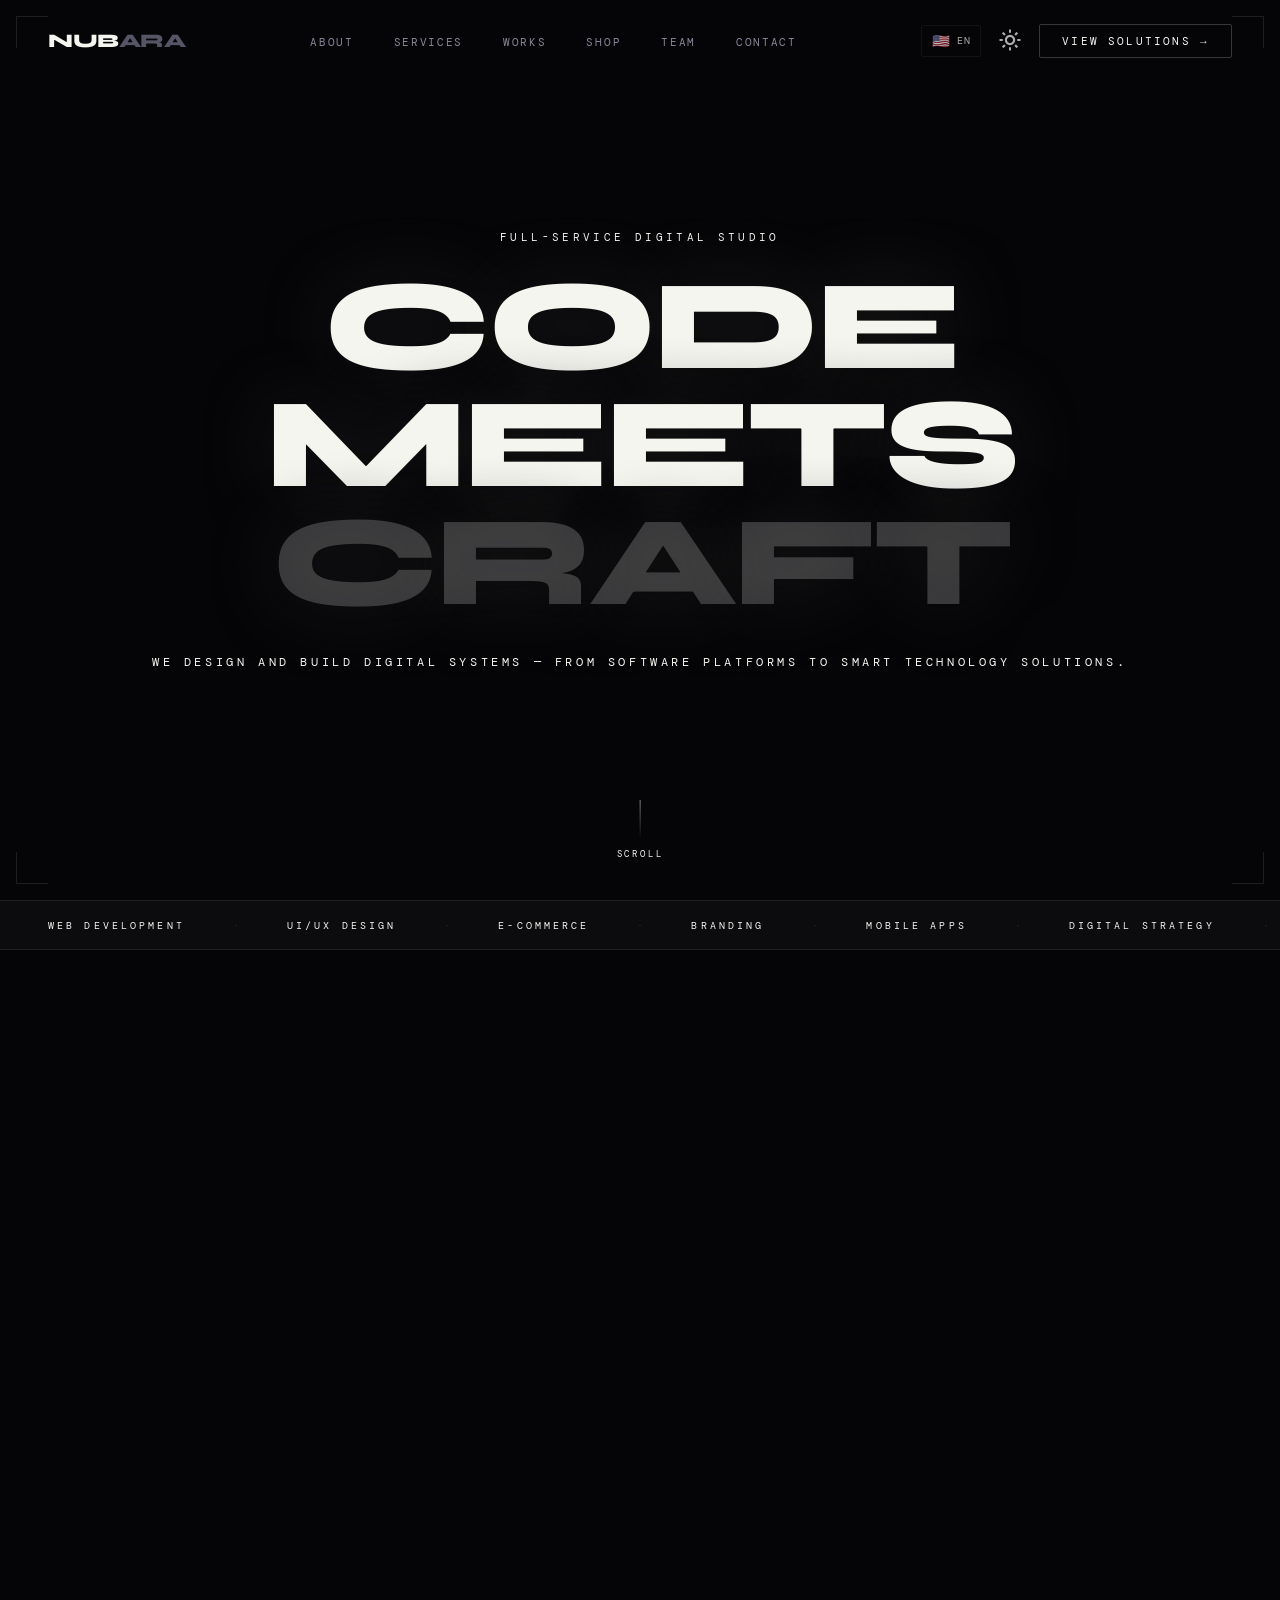
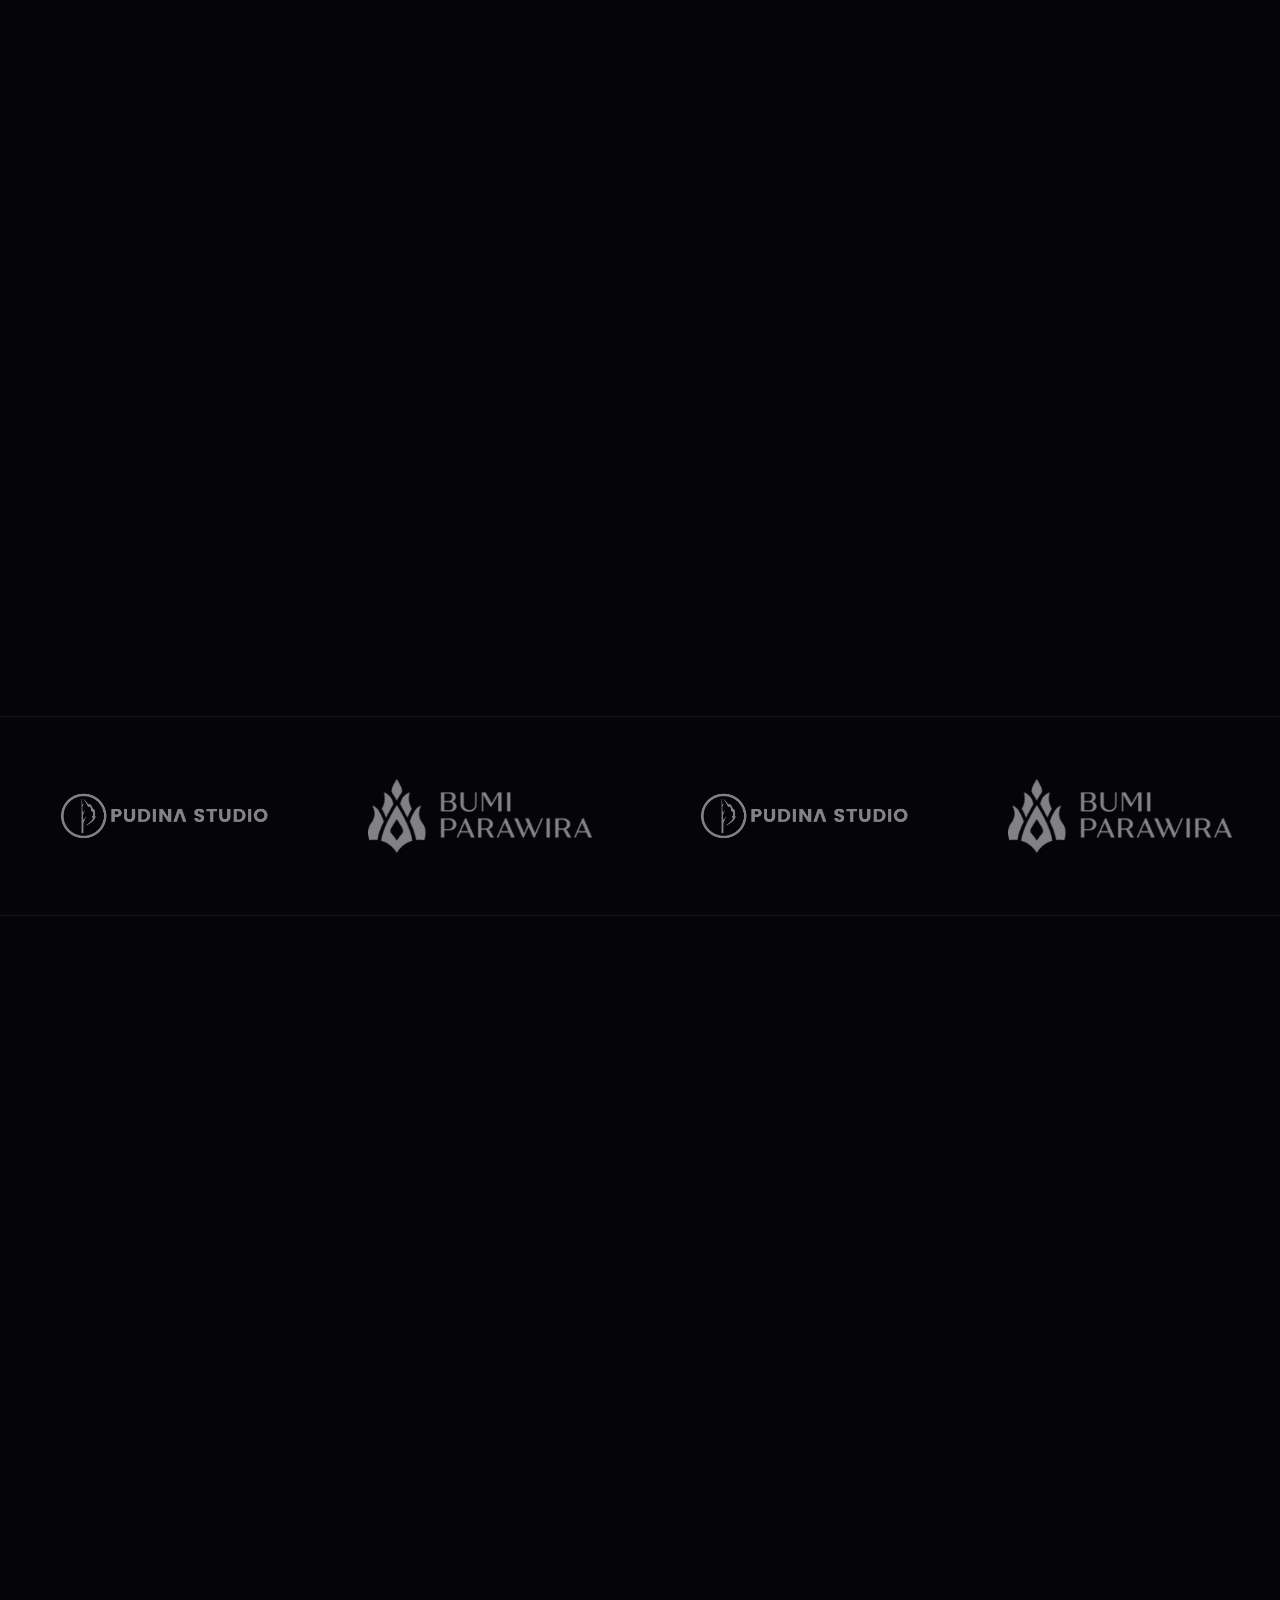
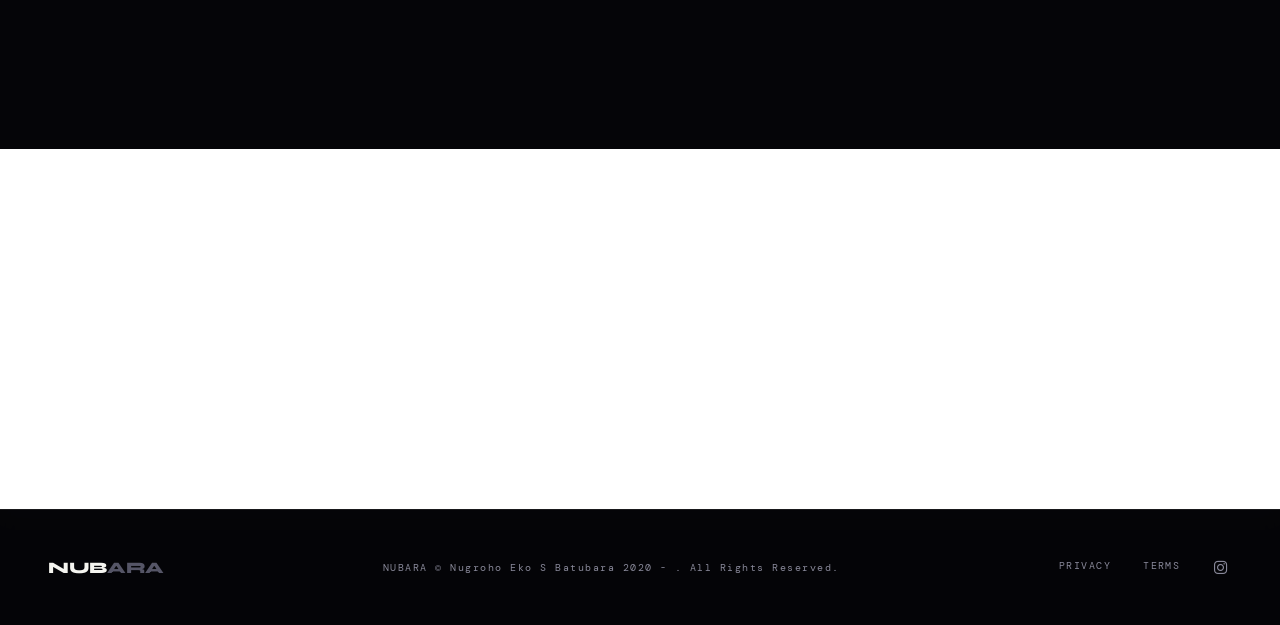
==== commit 68151612: "style: update content v1" ====
--- a/index.html
+++ b/index.html
@@ -252,7 +252,19 @@
 						<div class="file-card" data-aos="fade-up" data-aos-delay="0" data-aos-duration="700">
 							<div class="file-tab"></div>
 							<div class="file-thumb">
-								<img src="assets/img/portfolio/Portfolio12.png" alt="Unique Code" loading="lazy" />
+								<img src="assets/img/portfolio/Portfolio14.jpg" alt="Kopi & Rasa POS" loading="lazy" />
+								<div class="file-thumb-label"><span>View Project →</span></div>
+							</div>
+							<div class="file-body">
+								<div class="file-meta">Web App · 2026</div>
+								<div class="file-title">Nubara · Kopi & Rasa POS</div>
+								<div class="file-desc">Nubara Kopi & Rasa POS system is a web application that enables users to place food and beverage orders seamlessly, while providing admins with the ability to track, manage, and process orders in real-time.</div>
+							</div>
+						</div>
+						<div class="file-card" data-aos="fade-up" data-aos-delay="0" data-aos-duration="700">
+							<div class="file-tab"></div>
+							<div class="file-thumb">
+								<img src="assets/img/portfolio/Portfolio12.png" alt="Solar Calculator" loading="lazy" />
 								<div class="file-thumb-label"><span>View Project →</span></div>
 							</div>
 							<div class="file-body">
@@ -264,7 +276,7 @@
 						<div class="file-card" data-aos="fade-up" data-aos-delay="100" data-aos-duration="700">
 							<div class="file-tab"></div>
 							<div class="file-thumb">
-								<img src="assets/img/portfolio/Portfolio13.png" alt="Send Data" loading="lazy" />
+								<img src="assets/img/portfolio/Portfolio13.png" alt="POS" loading="lazy" />
 								<div class="file-thumb-label"><span>View Project →</span></div>
 							</div>
 							<div class="file-body">
@@ -393,7 +405,7 @@
 						</div>
 						<div class="product-card">
 							<div class="product-thumb">
-								<img src="assets/img/products/Product2.jpg" alt="Web Development" />
+								<img src="assets/img/products/Product8.jpg" alt="Web Development" />
 							</div>
 							<div class="product-cat">Digital Services</div>
 							<div class="product-name">Web<br />Development</div>
@@ -478,6 +490,22 @@
 								<div class="testi-card">
 									<div class="testi-inner">
 										<div class="testi-quote">"</div>
+										<p class="testi-text">The implementation of this Kopi & Rasa POS system has brought significant improvements to our operations. The ordering process has become more efficient, well-integrated, and provides a more modern experience for our customers.</p>
+										<div class="testi-author">
+											<div class="testi-avatar">A</div>
+											<div>
+												<div class="testi-name">Arta</div>
+												<div class="testi-company">Owner / CEO, Business Owner</div>
+											</div>
+										</div>
+									</div>
+								</div>
+							</div>
+
+							<div class="swiper-slide">
+								<div class="testi-card">
+									<div class="testi-inner">
+										<div class="testi-quote">"</div>
 										<p class="testi-text">With this system, we can now showcase our designs more easily and present our company in a more professional way. It really helps us promote our work.</p>
 										<div class="testi-author">
 											<div class="testi-avatar">F</div>
@@ -554,6 +582,22 @@
 								</div>
 							</div>
 							<!-- PENGULANGAN -->
+							<div class="swiper-slide">
+								<div class="testi-card">
+									<div class="testi-inner">
+										<div class="testi-quote">"</div>
+										<p class="testi-text">The implementation of this Kopi & Rasa POS system has brought significant improvements to our operations. The ordering process has become more efficient, well-integrated, and provides a more modern experience for our customers.</p>
+										<div class="testi-author">
+											<div class="testi-avatar">A</div>
+											<div>
+												<div class="testi-name">Arta</div>
+												<div class="testi-company">Owner / CEO, Business Owner</div>
+											</div>
+										</div>
+									</div>
+								</div>
+							</div>
+
 							<div class="swiper-slide">
 								<div class="testi-card">
 									<div class="testi-inner">
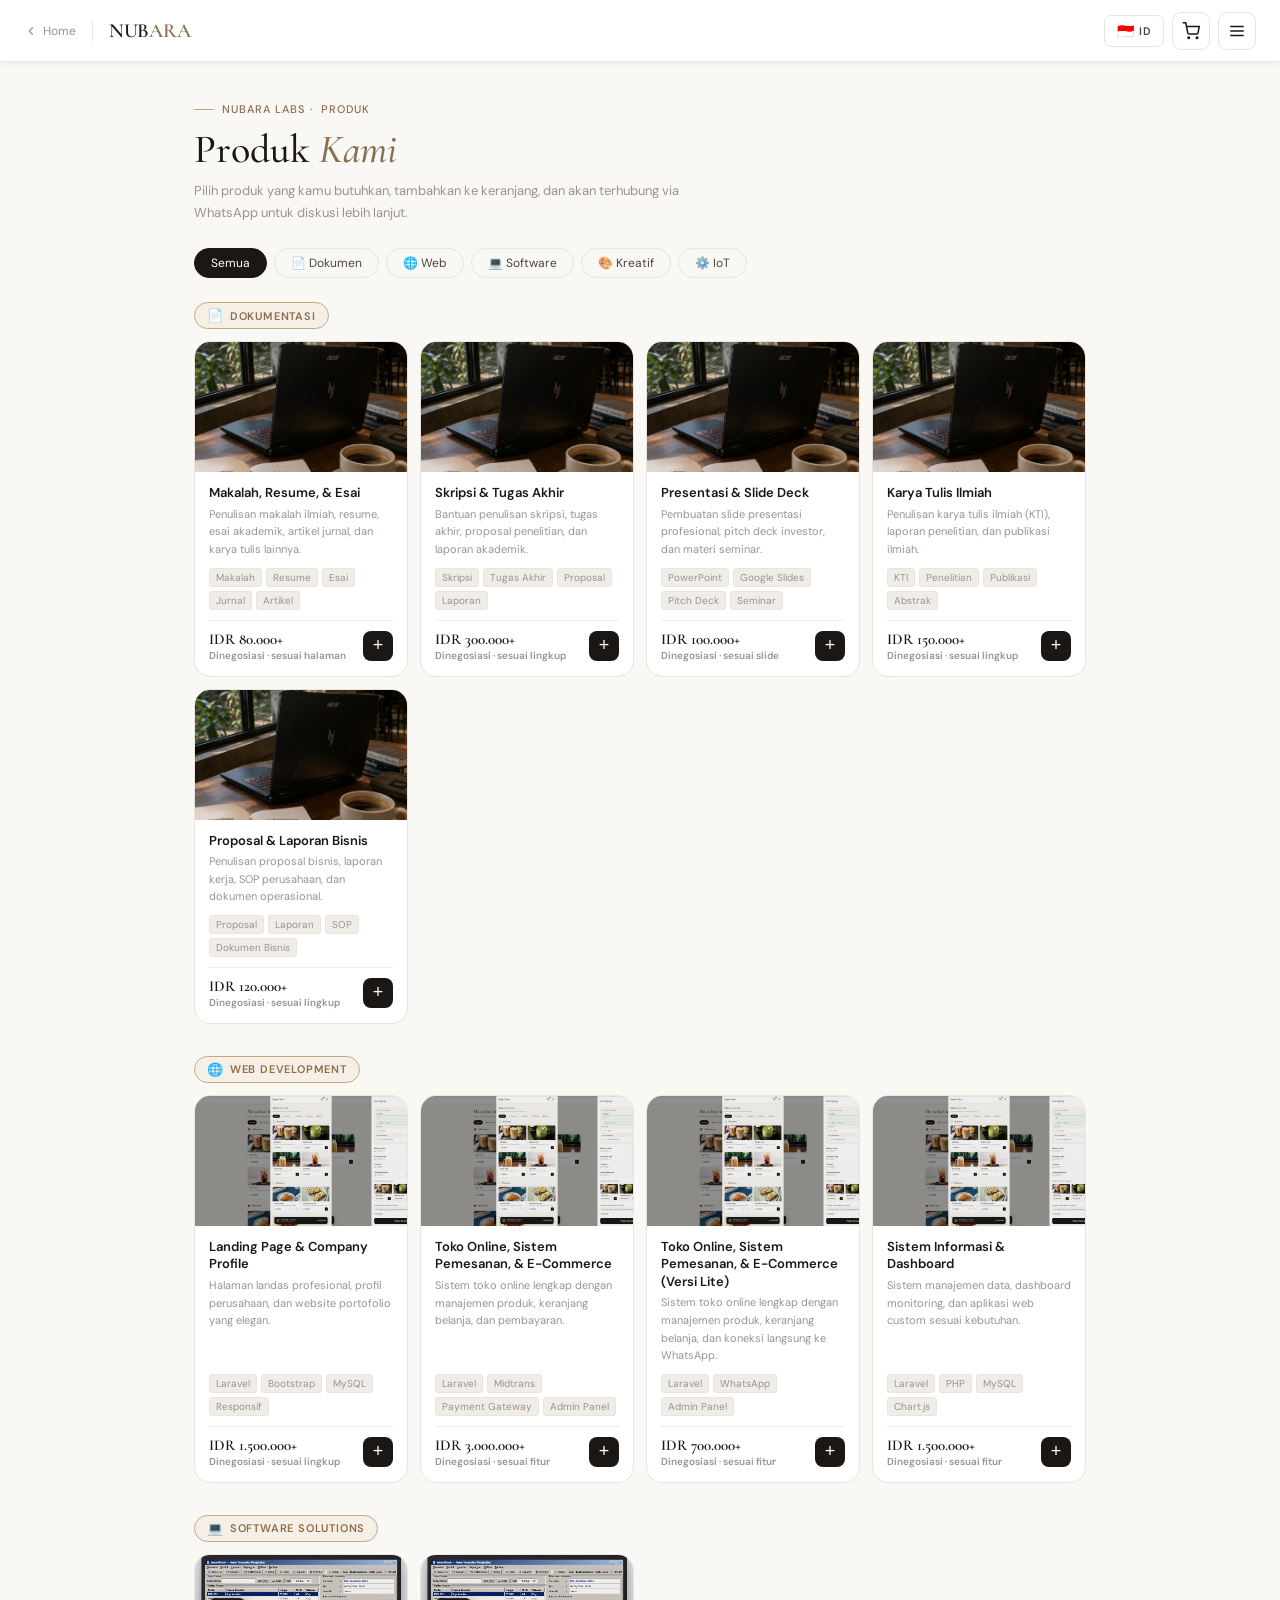
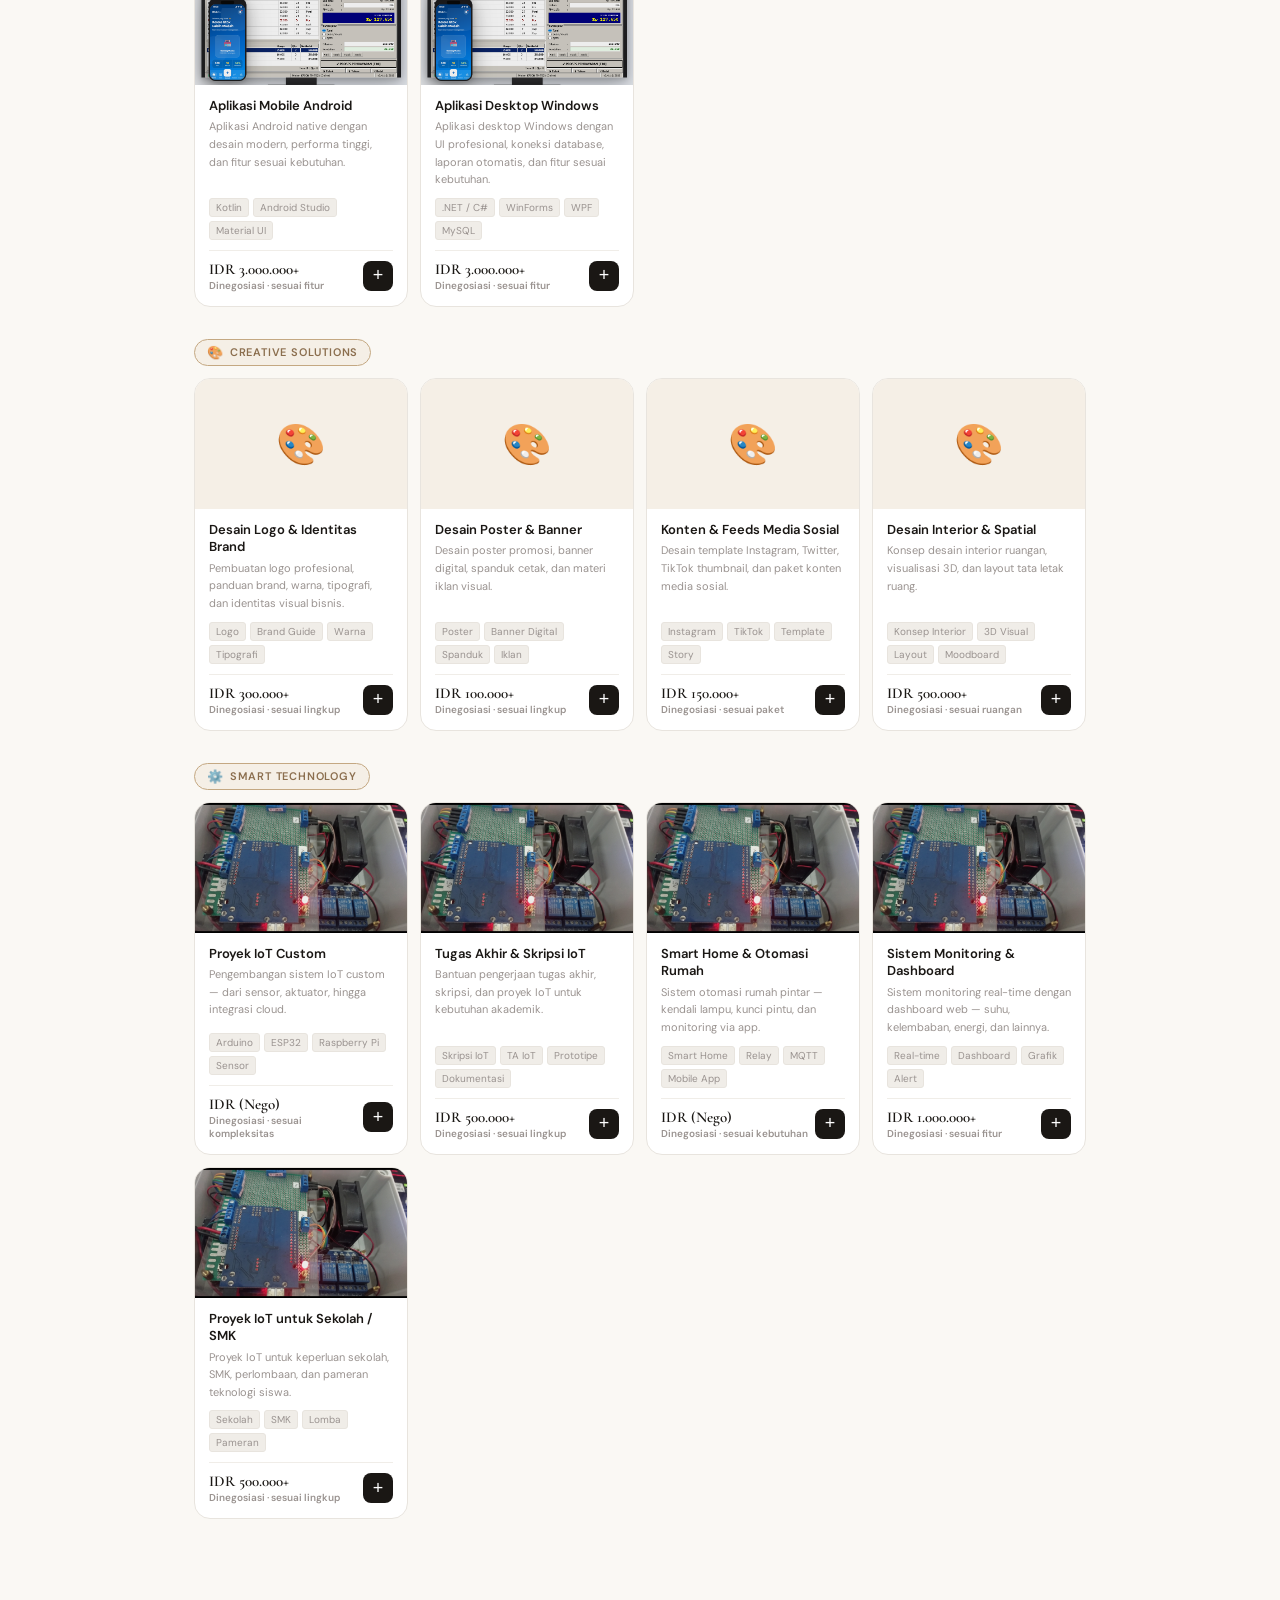
==== commit 3901ce33: "feat: add ordering system feature v1.0.2.0" ====
--- a/index.html
+++ b/index.html
@@ -3,829 +3,204 @@
 	<head>
 		<meta charset="UTF-8" />
 		<meta name="viewport" content="width=device-width, initial-scale=1.0" />
-		<title>Nubara Labs</title>
+		<title>Product · Nubara Labs</title>
 		<link href="assets/img/logo_link.jpg" rel="icon" />
-		<link href="https://fonts.googleapis.com/css2?family=Syne:wght@400;600;700;800&family=DM+Mono:wght@300;400;500&display=swap" rel="stylesheet" />
-		<link rel="stylesheet" href="https://cdn.jsdelivr.net/npm/swiper@11/swiper-bundle.min.css" />
-		<link href="https://cdn.jsdelivr.net/npm/aos@2.3.4/dist/aos.css" rel="stylesheet" />
-		<link rel="stylesheet" href="https://unpkg.com/leaflet@1.9.4/dist/leaflet.css" />
-		<link href="https://unpkg.com/boxicons@2.1.4/css/boxicons.min.css" rel="stylesheet" />
-		<link href="https://cdnjs.cloudflare.com/ajax/libs/font-awesome/6.5.0/css/all.min.css" rel="stylesheet" />
-		<link rel="stylesheet" href="assets/css/style.css" type="text/css" />
-		<link rel="stylesheet" href="assets/css/modal.css" />
+		<link rel="preconnect" href="https://fonts.googleapis.com" />
+		<link href="https://fonts.googleapis.com/css2?family=Cormorant+Garamond:ital,wght@0,400;0,500;0,600;1,400;1,500&family=DM+Sans:wght@300;400;500;600&display=swap" rel="stylesheet" />
+		<link rel="stylesheet" href="assets/css/stylePOS.css" type="text/css" />
 	</head>
 	<body>
-		<!-- <div class="cursor" id="cursor"></div> -->
-		<!-- <div class="cursor-ring" id="cursorRing"></div> -->
-		<div id="vanta-bg"></div>
-		<div class="progress-bar" id="progress"></div>
-		<div class="corner c-tl"></div>
-		<div class="corner c-tr"></div>
-		<div class="corner c-bl"></div>
-		<div class="corner c-br"></div>
-
-		<nav id="navbar">
-			<a href="#hero" class="nav-logo">NUB<span>ARA</span></a>
-			<ul class="nav-links">
-				<li><a href="#about">About</a></li>
-				<li><a href="#services">Services</a></li>
-				<li><a href="#portfolio">Works</a></li>
-				<li><a href="#shop">Shop</a></li>
-				<li><a href="#team">Team</a></li>
-				<li><a href="#contact">Contact</a></li>
-			</ul>
-
-			<div class="nav-right">
-				<!-- LANGUAGES -->
-				<div class="lang-toggle-wrap">
-					<button id="langToggleBtn">
-						<span class="lang-flag">🇺🇸</span>
-						<span class="lang-label">EN</span>
+		<!-- HEADER -->
+		<header class="site-header">
+			<div class="header-left">
+				<a href="product.html" class="back-link">
+					<svg viewBox="0 0 24 24" fill="none" stroke="currentColor" stroke-width="2"><polyline points="15 18 9 12 15 6" /></svg>
+					<span data-i18n="back">Home</span>
+				</a>
+				<div class="divider-v"></div>
+				<a href="index.html" class="logo">NUB<span>ARA</span></a>
+			</div>
+			<div class="header-right">
+				<!-- Language Toggle -->
+				<button class="lang-btn" id="langBtn">
+					<span class="lang-flag">🇮🇩</span>
+					<span class="lang-text">ID</span>
+				</button>
+				<div style="position: relative">
+					<button class="icon-btn" id="cartIconBtn">
+						<svg viewBox="0 0 24 24" fill="none" stroke="currentColor" stroke-width="2">
+							<circle cx="9" cy="21" r="1" />
+							<circle cx="20" cy="21" r="1" />
+							<path d="M1 1h4l2.68 13.39a2 2 0 0 0 2 1.61h9.72a2 2 0 0 0 2-1.61L23 6H6" />
+						</svg>
 					</button>
-				</div>
-
-				<!-- THEME SWITCHER -->
-				<div class="theme-toggle-wrap">
-					<button id="themeToggleBtn"><i class="bx bx-sun"></i></button>
-					<div id="themeDropdown">
-						<button class="theme-btn" data-t="dark" title="Dark"></button>
-						<button class="theme-btn" data-t="light" title="Light"></button>
-					</div>
-				</div>
-				<!-- <a href="#contact" class="nav-cta">Get in Touch →</a> -->
-				<a href="#shop" class="nav-cta">View Solutions →</a>
-			</div>
-		</nav>
-
-		<div class="site-wrap">
-			<section id="hero">
-				<div class="hero-tag">Full-Service Digital Studio</div>
-				<h1 class="hero-title" id="heroTitle">CODE<br />MEETS<br /><span>CRAFT</span></h1>
-				<!-- <p class="hero-sub" id="heroSub">We build, design &amp; ship — from idea to launch.</p> -->
-				<p class="hero-sub" id="heroSub">We design and build digital systems — from software platforms to smart technology solutions.</p>
-				<div class="hero-scroll" id="scrollHint">
-					<div class="scroll-line"></div>
-					<span>Scroll</span>
-				</div>
-			</section>
-
-			<div class="marquee-wrap">
-				<div class="marquee-track"><span>Web Development</span><span class="dot">·</span><span>UI/UX Design</span><span class="dot">·</span> <span>E-Commerce</span><span class="dot">·</span><span>Branding</span><span class="dot">·</span> <span>Mobile Apps</span><span class="dot">·</span><span>Digital Strategy</span><span class="dot">·</span> <span>Software Dev</span><span class="dot">·</span><span>Web Development</span><span class="dot">·</span> <span>UI/UX Design</span><span class="dot">·</span><span>E-Commerce</span><span class="dot">·</span> <span>Branding</span><span class="dot">·</span><span>Mobile Apps</span><span class="dot">·</span> <span>Digital Strategy</span><span class="dot">·</span><span>Software Dev</span><span class="dot">·</span></div>
-			</div>
-
-			<section id="about">
-				<div class="container">
-					<div class="about-grid">
-						<div class="about-left" data-aos="fade-right" data-aos-duration="900">
-							<div class="eyebrow">About Us</div>
-							<h2 class="about-title">We craft digital<br /><em>experiences</em><br />that matter.</h2>
-							<p class="about-body">Nubara is a full-service digital studio that combines technical expertise with design acumen. We build digital products that not only function—but also impress.</p>
-							<div class="about-stats">
-								<div class="stat-item">
-									<div class="num">50+</div>
-									<div class="lbl">Projects</div>
-								</div>
-								<div class="stat-item">
-									<div class="num">30+</div>
-									<div class="lbl">Clients</div>
-								</div>
-								<div class="stat-item">
-									<div class="num">5yr</div>
-									<div class="lbl">Experience</div>
-								</div>
-							</div>
-						</div>
-						<div class="about-right" data-aos="fade-left" data-aos-duration="900" data-aos-delay="150">
-							<div class="about-card">
-								<div class="about-card-icon">⬡</div>
-								<h4>Pixel Perfect</h4>
-								<p>Every detail is designed with high precision, from typography to spacing.</p>
-							</div>
-							<div class="about-card">
-								<div class="about-card-icon">◈</div>
-								<h4>Tech Driven</h4>
-								<p>Modern technology, optimal performance, and scalable for the future.</p>
-							</div>
-							<div class="about-card">
-								<div class="about-card-icon">◇</div>
-								<h4>Result Focused</h4>
-								<p>Every design and technical decision is based on real business impact.</p>
-							</div>
-							<div class="about-card">
-								<div class="about-card-icon">✦</div>
-								<h4>Full Service</h4>
-								<p>From concept to launch — we handle every aspect of your digital product.</p>
-							</div>
-						</div>
-					</div>
-				</div>
-			</section>
-
-			<!-- <section id="services">
-				<div class="container">
-					<div class="services-header" data-aos="fade-up" data-aos-duration="800">
-						<h2 class="services-title">What We<br /><em>Do Best</em></h2>
-						<p class="services-desc">Our services are designed to meet all your business digital needs —</p>
-					</div>
-					<div class="services-list">
-						<div class="service-row" data-aos="fade-up" data-aos-delay="0" data-aos-duration="600">
-							<span class="service-num">01</span><span class="service-name">Web Development</span>
-							<div class="service-tags"><span class="tag-pill">React</span><span class="tag-pill">Next.js</span><span class="tag-pill">Laravel</span></div>
-							<span class="service-arrow">→</span>
-						</div>
-						<div class="service-row" data-aos="fade-up" data-aos-delay="60" data-aos-duration="600">
-							<span class="service-num">02</span><span class="service-name">UI/UX Design</span>
-							<div class="service-tags"><span class="tag-pill">Figma</span><span class="tag-pill">Prototyping</span></div>
-							<span class="service-arrow">→</span>
-						</div>
-						<div class="service-row" data-aos="fade-up" data-aos-delay="120" data-aos-duration="600">
-							<span class="service-num">03</span><span class="service-name">E-Commerce</span>
-							<div class="service-tags"><span class="tag-pill">Shopify</span><span class="tag-pill">WooCommerce</span></div>
-							<span class="service-arrow">→</span>
-						</div>
-						<div class="service-row" data-aos="fade-up" data-aos-delay="180" data-aos-duration="600">
-							<span class="service-num">04</span><span class="service-name">Mobile Development</span>
-							<div class="service-tags"><span class="tag-pill">Flutter</span><span class="tag-pill">React Native</span></div>
-							<span class="service-arrow">→</span>
-						</div>
-						<div class="service-row" data-aos="fade-up" data-aos-delay="240" data-aos-duration="600">
-							<span class="service-num">05</span><span class="service-name">Branding &amp; Identity</span>
-							<div class="service-tags"><span class="tag-pill">Logo</span><span class="tag-pill">Guidelines</span></div>
-							<span class="service-arrow">→</span>
-						</div>
-						<div class="service-row" data-aos="fade-up" data-aos-delay="300" data-aos-duration="600">
-							<span class="service-num">06</span><span class="service-name">Digital Strategy</span>
-							<div class="service-tags"><span class="tag-pill">SEO</span><span class="tag-pill">Analytics</span></div>
-							<span class="service-arrow">→</span>
-						</div>
-					</div>
-				</div>
-			</section> -->
-
-			<section id="services">
-				<div class="container">
-					<div class="services-header" data-aos="fade-up" data-aos-duration="800">
-						<h2 class="services-title">What We<br /><em>Do Best</em></h2>
-						<p class="services-desc">We build industrial systems, web platforms, mobile apps, and IoT solutions using modern and reliable technologies.</p>
-					</div>
-
-					<div class="services-list">
-						<div class="service-row" data-aos="fade-up" data-aos-delay="0" data-aos-duration="600">
-							<span class="service-num">01</span>
-							<span class="service-name">Desktop Application Development</span>
-							<div class="service-tags">
-								<span class="tag-pill">.NET</span>
-								<span class="tag-pill">C#</span>
-								<span class="tag-pill">MySQL</span>
-							</div>
-							<span class="service-arrow">→</span>
-						</div>
-
-						<div class="service-row" data-aos="fade-up" data-aos-delay="60" data-aos-duration="600">
-							<span class="service-num">02</span>
-							<span class="service-name">Web Application Development</span>
-							<div class="service-tags">
-								<span class="tag-pill">Laravel</span>
-								<span class="tag-pill">PHP</span>
-								<span class="tag-pill">Bootstrap</span>
-								<span class="tag-pill">MySQL</span>
-							</div>
-							<span class="service-arrow">→</span>
-						</div>
-
-						<div class="service-row" data-aos="fade-up" data-aos-delay="120" data-aos-duration="600">
-							<span class="service-num">03</span>
-							<span class="service-name">Frontend & Landing Page Development</span>
-							<div class="service-tags">
-								<span class="tag-pill">HTML</span>
-								<span class="tag-pill">CSS</span>
-								<span class="tag-pill">JavaScript</span>
-								<span class="tag-pill">Leaflet.js</span>
-							</div>
-							<span class="service-arrow">→</span>
-						</div>
-
-						<div class="service-row" data-aos="fade-up" data-aos-delay="180" data-aos-duration="600">
-							<span class="service-num">04</span>
-							<span class="service-name">Mobile Application Development</span>
-							<div class="service-tags">
-								<span class="tag-pill">Kotlin</span>
-								<span class="tag-pill">Android</span>
-								<span class="tag-pill">Spreadsheet</span>
-							</div>
-							<span class="service-arrow">→</span>
-						</div>
-
-						<div class="service-row" data-aos="fade-up" data-aos-delay="240" data-aos-duration="600">
-							<span class="service-num">05</span>
-							<span class="service-name">IoT & Smart System Development</span>
-							<div class="service-tags">
-								<span class="tag-pill">Arduino</span>
-								<span class="tag-pill">ESP8266 / ESP32</span>
-								<span class="tag-pill">Raspberry Pi</span>
-								<span class="tag-pill">Sensors</span>
-							</div>
-							<span class="service-arrow">→</span>
-						</div>
-
-						<div class="service-row" data-aos="fade-up" data-aos-delay="300" data-aos-duration="600">
-							<span class="service-num">06</span>
-							<span class="service-name">System Integration & Data Monitoring</span>
-							<div class="service-tags">
-								<span class="tag-pill">Web Dashboard</span>
-								<span class="tag-pill">Desktop System</span>
-								<span class="tag-pill">Real-time Monitoring</span>
-							</div>
-							<span class="service-arrow">→</span>
-						</div>
-					</div>
-				</div>
-			</section>
-
-			<section id="portfolio">
-				<div class="container">
-					<div class="portfolio-header" data-aos="fade-up" data-aos-duration="800">
-						<h2 class="portfolio-title">Selected<br /><em>Works</em></h2>
-						<a href="#portfolio" class="portfolio-link">View all projects</a>
-					</div>
-					<div class="portfolio-stack">
-						<div class="file-card" data-aos="fade-up" data-aos-delay="0" data-aos-duration="700">
-							<div class="file-tab"></div>
-							<div class="file-thumb">
-								<img src="assets/img/portfolio/Portfolio14.jpg" alt="Kopi & Rasa POS" loading="lazy" />
-								<div class="file-thumb-label"><span>View Project →</span></div>
-							</div>
-							<div class="file-body">
-								<div class="file-meta">Web App · 2026</div>
-								<div class="file-title">Nubara · Kopi & Rasa POS</div>
-								<div class="file-desc">Nubara Kopi & Rasa POS system is a web application that enables users to place food and beverage orders seamlessly, while providing admins with the ability to track, manage, and process orders in real-time.</div>
-							</div>
-						</div>
-						<div class="file-card" data-aos="fade-up" data-aos-delay="0" data-aos-duration="700">
-							<div class="file-tab"></div>
-							<div class="file-thumb">
-								<img src="assets/img/portfolio/Portfolio12.png" alt="Solar Calculator" loading="lazy" />
-								<div class="file-thumb-label"><span>View Project →</span></div>
-							</div>
-							<div class="file-body">
-								<div class="file-meta">Desktop App · 2026</div>
-								<div class="file-title">Nubara · Solar Calculator</div>
-								<div class="file-desc">Nubara Solar Calculator is a web application built to analyze and calculate solar panel requirements based on regional data across Indonesia. It enables users to estimate energy consumption, evaluate solar potential, and optimize installation planning.</div>
-							</div>
-						</div>
-						<div class="file-card" data-aos="fade-up" data-aos-delay="100" data-aos-duration="700">
-							<div class="file-tab"></div>
-							<div class="file-thumb">
-								<img src="assets/img/portfolio/Portfolio13.png" alt="POS" loading="lazy" />
-								<div class="file-thumb-label"><span>View Project →</span></div>
-							</div>
-							<div class="file-body">
-								<div class="file-meta">Web App · 2025</div>
-								<div class="file-title">Nubara · POS</div>
-								<div class="file-desc">Nubara POS system is a web application that enables users to place food and beverage orders seamlessly, while providing admins with the ability to track, manage, and process orders in real-time.</div>
-							</div>
-						</div>
-						<div class="file-card" data-aos="fade-up" data-aos-delay="200" data-aos-duration="700">
-							<div class="file-tab"></div>
-							<div class="file-thumb">
-								<img src="assets/img/portfolio/Portfolio2.png" alt="Landing Page" loading="lazy" />
-								<div class="file-thumb-label"><span>View Project →</span></div>
-							</div>
-							<div class="file-body">
-								<div class="file-meta">Web App · 2025</div>
-								<div class="file-title">Nubara · Landing Page</div>
-								<div class="file-desc">Nubara Dashboard landing page built to present product information, highlight key features, and deliver a modern responsive experience across all devices.</div>
-							</div>
-						</div>
-						<div class="file-card" data-aos="fade-up" data-aos-delay="100" data-aos-duration="700">
-							<div class="file-tab"></div>
-							<div class="file-thumb">
-								<img src="assets/img/portfolio/Portfolio3.jpg" alt="Restaurant Management" loading="lazy" />
-								<div class="file-thumb-label"><span>View Project →</span></div>
-							</div>
-							<div class="file-body">
-								<div class="file-meta">Web App · 2025</div>
-								<div class="file-title">Nubara · Restaurant Management</div>
-								<div class="file-desc">Nubara Dashboard is a web-based restaurant management interface that visualizes operational data such as orders, revenue, guest statistics, and menu performance through interactive analytics and real-time monitoring.</div>
-							</div>
-						</div>
-						<div class="file-card" data-aos="fade-up" data-aos-delay="200" data-aos-duration="700">
-							<div class="file-tab"></div>
-							<div class="file-thumb">
-								<img src="assets/img/portfolio/Portfolio4.jpg" alt="Company Profile" loading="lazy" />
-								<div class="file-thumb-label"><span>View Project →</span></div>
-							</div>
-							<div class="file-body">
-								<div class="file-meta">Web App · 2025</div>
-								<div class="file-title">Nubara · Company Profile</div>
-								<div class="file-desc">Nubara Company Profile is a corporate profile website designed to communicate company expertise, services, and strategic capabilities through a modern UI, structured content layout, and engaging visual presentation.</div>
-							</div>
-						</div>
-						<div class="file-card" data-aos="fade-up" data-aos-delay="300" data-aos-duration="700">
-							<div class="file-tab"></div>
-							<div class="file-thumb">
-								<img src="assets/img/portfolio/Portfolio5.png" alt="SmartKasir" loading="lazy" />
-								<div class="file-thumb-label"><span>View Project →</span></div>
-							</div>
-							<div class="file-body">
-								<div class="file-meta">Desktop App · 2025</div>
-								<div class="file-title">Nubara · SmartKasir</div>
-								<div class="file-desc">Nubara SmartKasir is a desktop Point of Sale system built to streamline retail transactions, manage product inventory, process multiple payment methods, and generate sales reports efficiently.</div>
-							</div>
-						</div>
-						<div class="file-card" data-aos="fade-up" data-aos-delay="100" data-aos-duration="700">
-							<div class="file-tab"></div>
-							<div class="file-thumb">
-								<img src="assets/img/portfolio/Portfolio6.png" alt="StokKu" loading="lazy" />
-								<div class="file-thumb-label"><span>View Project →</span></div>
-							</div>
-							<div class="file-body">
-								<div class="file-meta">Mobile App · 2025</div>
-								<div class="file-title">Nubara · StokKu</div>
-								<div class="file-desc">Nubara StokKu is a mobile inventory management application built to help businesses monitor stock levels, manage product movements, and maintain accurate inventory records in real time.</div>
-							</div>
-						</div>
-						<div class="file-card" data-aos="fade-up" data-aos-delay="200" data-aos-duration="700">
-							<div class="file-tab"></div>
-							<div class="file-thumb">
-								<img src="assets/img/portfolio/Portfolio8.JPG" alt="CoreStage" loading="lazy" />
-								<div class="file-thumb-label"><span>View Project →</span></div>
-							</div>
-							<div class="file-body">
-								<div class="file-meta">Web App · 2025</div>
-								<div class="file-title">Nubara · CoreStage</div>
-								<div class="file-desc">Nubara CoreStage is a web-based academic management platform built to handle student information, course data, and grading records through a structured administrative dashboard.</div>
-							</div>
-						</div>
-						<div class="file-card" data-aos="fade-up" data-aos-delay="300" data-aos-duration="700">
-							<div class="file-tab"></div>
-							<div class="file-thumb">
-								<img src="assets/img/portfolio/Portfolio9.jpg" alt="IoT" loading="lazy" />
-								<div class="file-thumb-label"><span>View Project →</span></div>
-							</div>
-							<div class="file-body">
-								<div class="file-meta">IoT (Internet of Things) · 2025</div>
-								<div class="file-title">Nubara · Smart System</div>
-								<div class="file-desc">Modular IoT platform developed for academic and research purposes, integrating sensors, controllers, and monitoring dashboards to support smart agriculture, hydroponics, smart parking, and other automated systems.</div>
-							</div>
-						</div>
-						<div class="file-card" data-aos="fade-up" data-aos-delay="100" data-aos-duration="700">
-							<div class="file-tab"></div>
-							<div class="file-thumb">
-								<img src="assets/img/portfolio/Portfolio10.jpg" alt="SmartSystem App" loading="lazy" />
-								<div class="file-thumb-label"><span>View Project →</span></div>
-							</div>
-							<div class="file-body">
-								<div class="file-meta">Smart System App · 2025</div>
-								<div class="file-title">Nubara · Smart System App</div>
-								<div class="file-desc">Smart system web platform that integrates IoT devices, providing real-time monitoring, data visualization, and remote control capabilities for automated environments.</div>
-							</div>
-						</div>
-					</div>
-				</div>
-			</section>
-
-			<section id="shop">
-				<div class="container">
-					<div class="shop-header" data-aos="fade-up" data-aos-duration="800">
-						<h2 class="shop-title">Digital & Smart<br /><em>Products</em></h2>
-						<a href="#shop" class="portfolio-link">Browse all →</a>
-					</div>
-					<div class="shop-grid" data-aos="fade-up" data-aos-delay="100" data-aos-duration="800">
-						<div class="product-card">
-							<div class="product-thumb">
-								<img src="assets/img/products/Product7.png" alt="Writing & Presentation Service" />
-							</div>
-							<div class="product-cat">Documentation</div>
-							<div class="product-name">Writing & Presentation Service</div>
-							<div class="product-price">
-								Start from IDR 100.000 (Negotiable) <span><br />✦ Reports, essays &amp; proposals<br />✦ Slide decks &amp; pitch decks<br />✦ Professional formatting &amp; structured layout<br />⏱ Est. based on project scope</span>
-							</div>
-							<a href="#" class="product-btn product-wa-btn" data-product="Writing & Presentation Service" data-price="Start from IDR 100.000 (Negotiable)" target="_blank">Order Via Whatsapp →</a>
-						</div>
-						<div class="product-card">
-							<div class="product-thumb">
-								<img src="assets/img/products/Product8.jpg" alt="Web Development" />
-							</div>
-							<div class="product-cat">Digital Services</div>
-							<div class="product-name">Web<br />Development</div>
-							<div class="product-price">
-								Start from IDR 1.500.000 (Negotiable) <span><br />✦ Landing page &amp; company profile<br />✦ CMS &amp; admin dashboard<br />✦ E-commerce &amp; custom web app<br />⏱ Est. based on project scope</span>
-							</div>
-							<a href="#" class="product-btn product-wa-btn" data-product="Web Development" data-price="Start from IDR 1.500.000 (Negotiable)" target="_blank">Order Via Whatsapp →</a>
-						</div>
-						<div class="product-card">
-							<div class="product-thumb">
-								<img src="assets/img/products/Product3.png" alt="Mobile & Desktop Application" />
-							</div>
-							<div class="product-cat">Software Solutions</div>
-							<div class="product-name">Mobile & Desktop Application</div>
-							<div class="product-price">
-								Start from IDR 3.000.000 (Negotiable) <span><br />✦ Android App (custom — Kotlin)<br />✦ Desktop app (custom)<br />✦ Pricing based on features &amp; complexity<br />⏱ Est. based on project scope</span>
-							</div>
-							<a href="#" class="product-btn product-wa-btn" data-product="Mobile & Desktop Application" data-price="Start from IDR 3.000.000 (Negotiable)" target="_blank">Order Via Whatsapp →</a>
-						</div>
-						<div class="product-card">
-							<div class="product-thumb">
-								<img src="assets/img/products/Product4.png" alt="Design & Visual Concept" />
-							</div>
-							<div class="product-cat">Creative Solutions</div>
-							<div class="product-name">Design & Visual<br />Concept</div>
-							<div class="product-price">
-								Start from IDR 700.000 <span><br />✦ Poster, banner &amp; social media assets<br />✦ Interior &amp; spatial concept<br />✦ Branding assets &amp; style guides<br />⏱ Est. based on project scope</span>
-							</div>
-							<a href="#" class="product-btn product-wa-btn" data-product="Design & Visual Concept" data-price="Start from IDR 700.000 (Negotiable)" target="_blank">Order Via Whatsapp →</a>
-						</div>
-						<div class="product-card">
-							<div class="product-thumb">
-								<img src="assets/img/products/Product6.jpg" alt="Smart System Development" />
-							</div>
-							<div class="product-cat">Smart Technology</div>
-							<div class="product-name">Smart System Development</div>
-							<div class="product-price">
-								IDR (Negotiable) <span><br />✦ Arduino &amp; ESP8266/ESP32 systems<br />✦ Raspberry Pi &amp; automation<br />✦ IoT integration &amp; sensor-based systems<br />⏱ Est. based on project scope</span>
-							</div>
-							<a href="#" class="product-btn product-wa-btn" data-product="Smart System Development" data-price="IDR (Negotiable)" target="_blank">Order Via Whatsapp →</a>
-						</div>
-					</div>
-				</div>
-			</section>
-
-			<section id="team">
-				<div class="container">
-					<div class="team-header" data-aos="fade-up" data-aos-duration="800">
-						<div class="eyebrow">The People</div>
-						<h2 class="team-title">Meet the<br /><em>Team</em></h2>
-					</div>
-					<div class="team-grid">
-						<!-- PER-ITEM, AOSNYA SELISIH 100 -->
-						<div class="team-card" data-aos="fade-up" data-aos-delay="0" data-aos-duration="700">
-							<div class="team-photo">
-								<img src="assets/img/teams/team-3.jpg" alt="Nugroho Eko S Batubara" loading="lazy" />
-								<div class="team-overlay">
-									<div class="team-name">Nugroho Eko Saputra Batubara</div>
-									<div class="team-role">Founder & CEO · Software Developer</div>
-									<div class="team-social">
-										<a href="https://nugroho-portfolio.netlify.app/" target="_blank"><i class="bx bx-cloud"></i></a>
-										<a href="https://instagram.com/nugrohonesb_" target="_blank"><i class="bx bxl-instagram"></i></a>
-										<a href="https://linkedin.com/in/nugroho-eko-saputra-batubara-755945240/" target="_blank"><i class="bx bxl-linkedin"></i></a>
-									</div>
-								</div>
-							</div>
-						</div>
-					</div>
-				</div>
-			</section>
-
-			<section id="testimonials" style="padding: 8rem 0; background: transparent; clip-path: polygon(0 4%, 100% 0, 100% 96%, 0 100%); z-index: 3; margin: -2px 0">
-				<div class="container">
-					<div class="testi-header" data-aos="fade-up" data-aos-duration="800">
-						<div class="eyebrow">Client Say</div>
-						<h2 class="testi-title">What They<br /><em>Say</em></h2>
-					</div>
-
-					<div class="swiper testi-swiper" data-aos="fade-up" data-aos-delay="100" data-aos-duration="800">
-						<div class="swiper-wrapper">
-							<div class="swiper-slide">
-								<div class="testi-card">
-									<div class="testi-inner">
-										<div class="testi-quote">"</div>
-										<p class="testi-text">The implementation of this Kopi & Rasa POS system has brought significant improvements to our operations. The ordering process has become more efficient, well-integrated, and provides a more modern experience for our customers.</p>
-										<div class="testi-author">
-											<div class="testi-avatar">A</div>
-											<div>
-												<div class="testi-name">Arta</div>
-												<div class="testi-company">Owner / CEO, Business Owner</div>
-											</div>
-										</div>
-									</div>
-								</div>
-							</div>
-
-							<div class="swiper-slide">
-								<div class="testi-card">
-									<div class="testi-inner">
-										<div class="testi-quote">"</div>
-										<p class="testi-text">With this system, we can now showcase our designs more easily and present our company in a more professional way. It really helps us promote our work.</p>
-										<div class="testi-author">
-											<div class="testi-avatar">F</div>
-											<div>
-												<div class="testi-name">Firza</div>
-												<div class="testi-company">Owner / CEO, Pudina Studio</div>
-											</div>
-										</div>
-									</div>
-								</div>
-							</div>
-
-							<div class="swiper-slide">
-								<div class="testi-card">
-									<div class="testi-inner">
-										<div class="testi-quote">"</div>
-										<p class="testi-text">The system makes it easier for us to manage our book collections and gallery content. Our data is more organized, and our workflow has become more efficient.</p>
-										<div class="testi-author">
-											<div class="testi-avatar">R</div>
-											<div>
-												<div class="testi-name">Rafik</div>
-												<div class="testi-company">Konseptor Digital, Bumi Parawira</div>
-											</div>
-										</div>
-									</div>
-								</div>
-							</div>
-
-							<div class="swiper-slide">
-								<div class="testi-card">
-									<div class="testi-inner">
-										<div class="testi-quote">"</div>
-										<p class="testi-text">The CoreStage academic platform simplifies the management of student data, courses, and grading. The dashboard is intuitive and helps administrators manage information efficiently.</p>
-										<div class="testi-author">
-											<div class="testi-avatar">A</div>
-											<div>
-												<div class="testi-name">High Schools in Bengkulu</div>
-												<div class="testi-company">Academic Staff, High Schools in Bengkulu</div>
-											</div>
-										</div>
-									</div>
-								</div>
-							</div>
-
-							<div class="swiper-slide">
-								<div class="testi-card">
-									<div class="testi-inner">
-										<div class="testi-quote">"</div>
-										<p class="testi-text">The Nubara Smart System platform integrates sensors and monitoring dashboards seamlessly. It is very useful for developing IoT projects such as smart agriculture and hydroponic systems.</p>
-										<div class="testi-author">
-											<div class="testi-avatar">I</div>
-											<div>
-												<div class="testi-name">Gunadarma University Students</div>
-												<div class="testi-company">IoT Research Team, Gunadarma University Students</div>
-											</div>
-										</div>
-									</div>
-								</div>
-							</div>
-
-							<div class="swiper-slide">
-								<div class="testi-card">
-									<div class="testi-inner">
-										<div class="testi-quote">"</div>
-										<p class="testi-text">Nubara SmartKasir streamlines our sales process and inventory tracking. Transactions are faster and the reporting system helps us monitor business performance more easily.</p>
-										<div class="testi-author">
-											<div class="testi-avatar">B</div>
-											<div>
-												<div class="testi-name">Business Owner</div>
-												<div class="testi-company">Retail Store Client, Business Owner</div>
-											</div>
-										</div>
-									</div>
-								</div>
-							</div>
-							<!-- PENGULANGAN -->
-							<div class="swiper-slide">
-								<div class="testi-card">
-									<div class="testi-inner">
-										<div class="testi-quote">"</div>
-										<p class="testi-text">The implementation of this Kopi & Rasa POS system has brought significant improvements to our operations. The ordering process has become more efficient, well-integrated, and provides a more modern experience for our customers.</p>
-										<div class="testi-author">
-											<div class="testi-avatar">A</div>
-											<div>
-												<div class="testi-name">Arta</div>
-												<div class="testi-company">Owner / CEO, Business Owner</div>
-											</div>
-										</div>
-									</div>
-								</div>
-							</div>
-
-							<div class="swiper-slide">
-								<div class="testi-card">
-									<div class="testi-inner">
-										<div class="testi-quote">"</div>
-										<p class="testi-text">With this system, we can now showcase our designs more easily and present our company in a more professional way. It really helps us promote our work.</p>
-										<div class="testi-author">
-											<div class="testi-avatar">F</div>
-											<div>
-												<div class="testi-name">Firza</div>
-												<div class="testi-company">Owner / CEO, Pudina Studio</div>
-											</div>
-										</div>
-									</div>
-								</div>
-							</div>
-
-							<div class="swiper-slide">
-								<div class="testi-card">
-									<div class="testi-inner">
-										<div class="testi-quote">"</div>
-										<p class="testi-text">The system makes it easier for us to manage our book collections and gallery content. Our data is more organized, and our workflow has become more efficient.</p>
-										<div class="testi-author">
-											<div class="testi-avatar">R</div>
-											<div>
-												<div class="testi-name">Rafik</div>
-												<div class="testi-company">Konseptor Digital, Bumi Parawira</div>
-											</div>
-										</div>
-									</div>
-								</div>
-							</div>
-
-							<div class="swiper-slide">
-								<div class="testi-card">
-									<div class="testi-inner">
-										<div class="testi-quote">"</div>
-										<p class="testi-text">The CoreStage academic platform simplifies the management of student data, courses, and grading. The dashboard is intuitive and helps administrators manage information efficiently.</p>
-										<div class="testi-author">
-											<div class="testi-avatar">A</div>
-											<div>
-												<div class="testi-name">High Schools in Bengkulu</div>
-												<div class="testi-company">Academic Staff, High Schools in Bengkulu</div>
-											</div>
-										</div>
-									</div>
-								</div>
-							</div>
-
-							<div class="swiper-slide">
-								<div class="testi-card">
-									<div class="testi-inner">
-										<div class="testi-quote">"</div>
-										<p class="testi-text">The Nubara Smart System platform integrates sensors and monitoring dashboards seamlessly. It is very useful for developing IoT projects such as smart agriculture and hydroponic systems.</p>
-										<div class="testi-author">
-											<div class="testi-avatar">I</div>
-											<div>
-												<div class="testi-name">Gunadarma University Students</div>
-												<div class="testi-company">IoT Research Team, Gunadarma University Students</div>
-											</div>
-										</div>
-									</div>
-								</div>
-							</div>
-
-							<div class="swiper-slide">
-								<div class="testi-card">
-									<div class="testi-inner">
-										<div class="testi-quote">"</div>
-										<p class="testi-text">Nubara SmartKasir streamlines our sales process and inventory tracking. Transactions are faster and the reporting system helps us monitor business performance more easily.</p>
-										<div class="testi-author">
-											<div class="testi-avatar">B</div>
-											<div>
-												<div class="testi-name">Business Owner</div>
-												<div class="testi-company">Retail Store Client, Business Owner</div>
-											</div>
-										</div>
-									</div>
-								</div>
-							</div>
-						</div>
-						<!-- Pagination dots -->
-						<!-- <div class="swiper-pagination" style="margin-top:2rem;position:relative;"></div> -->
-					</div>
-				</div>
-			</section>
-
-			<section id="partners" style="padding: 7rem 0; background: transparent; z-index: 3">
-				<div class="container">
-					<div class="partners-header" data-aos="fade-up" data-aos-duration="800">
-						<div class="eyebrow" style="justify-content: center">Trusted By</div>
-						<h3 class="partners-title">Our Partners &amp; Clients</h3>
-					</div>
-				</div>
-
-				<!-- Auto-scroll marquee logo -->
-				<div style="overflow: hidden; position: relative; padding: 1.5rem 0; border-top: 1px solid var(--border); border-bottom: 1px solid var(--border); margin-top: 2rem">
-					<div class="partners-track">
-						<span class="partner-logo-item"><img src="assets/img/partners/Pudina.png" alt="Pudina Studio" /></span>
-						<span class="partner-logo-item"><img src="assets/img/partners/bumi-parawira.png" alt="BumiParawira" /></span>
-						<span class="partner-logo-item"><img src="assets/img/partners/Pudina.png" alt="Pudina Studio" /></span>
-						<span class="partner-logo-item"><img src="assets/img/partners/bumi-parawira.png" alt="bumi-parawira" /></span>
-						<span class="partner-logo-item"><img src="assets/img/partners/Pudina.png" alt="Pudina Studio" /></span>
-						<span class="partner-logo-item"><img src="assets/img/partners/bumi-parawira.png" alt="bumi-parawira" /></span>
-						<span class="partner-logo-item"><img src="assets/img/partners/Pudina.png" alt="Pudina Studio" /></span>
-						<span class="partner-logo-item"><img src="assets/img/partners/bumi-parawira.png" alt="bumi-parawira" /></span>
-					</div>
-				</div>
-			</section>
-
-			<section id="contact">
-				<div class="container">
-					<div class="contact-grid">
-						<div class="contact-left" data-aos="fade-right" data-aos-duration="900">
-							<div class="eyebrow">Contact</div>
-							<h2 class="contact-title">Let's Build<br />Something<br /><em>Together</em></h2>
-							<p class="contact-body">
-								Have a project you'd like to see realized? We're always open to new collaborations. Tell us your vision, and let's make it happen together.
-								<br /><br />
-								Prefer a quick chat? Reach us directly on WhatsApp — we typically respond within a few hours.
-							</p>
-							<div class="contact-links">
-								<!-- mailto:nugrohonesb@gmail.com -->
-								<a href="#contact" class="contact-link">nugrohonesb@gmail.com</a>
-								<a href="#contact" class="contact-link">+62 813 7954 4107</a>
-								<a href="#contact" class="contact-link">Depok, Indonesia</a>
-							</div>
-						</div>
-						<div class="contact-right" data-aos="fade-left" data-aos-duration="900" data-aos-delay="150">
-							<form class="contact-form" onsubmit="return false;">
-								<div class="form-group"><label class="form-label">Your Name</label><input type="text" class="form-input" placeholder="Your Name" /></div>
-								<div class="form-group"><label class="form-label">Email Address</label><input type="email" class="form-input" placeholder="Your Email" /></div>
-								<div class="form-group"><label class="form-label">Project Type</label><input type="text" class="form-input" placeholder="e.g. Web Development, UI/UX..." /></div>
-								<div class="form-group"><label class="form-label">Message</label><textarea class="form-input" placeholder="Tell us about your project..."></textarea></div>
-								<button class="form-submit" id="contactSubmit">Send Message →</button>
-							</form>
-						</div>
-					</div>
-				</div>
-				<div id="map" style="background: #fff; position: relative; z-index: 10"></div>
-			</section>
-
-			<footer>
-				<div class="container">
-					<div class="footer-inner">
-						<div class="footer-logo">NUB<span>ARA</span></div>
-						<div class="footer-copy">NUBARA &copy; Nugroho Eko S Batubara 2020 - <span id="year"></span>. All Rights Reserved.</div>
-						<div class="footer-links">
-							<a href="#">Privacy</a>
-							<a href="#">Terms</a>
-							<a href="https://instagram.com/nugrohonesb_" target="_blank"><i class="bx bxl-instagram"></i></a>
-						</div>
-					</div>
-				</div>
-			</footer>
-		</div>
-
-		<div class="proj-overlay" id="projOverlay">
-			<div class="proj-modal" id="projModal">
-				<!-- Tab bar -->
-				<div class="proj-tab-bar">
-					<div class="proj-tab active-tab" id="projTabCat">E-Commerce</div>
-					<div class="proj-tab" id="projTabYear">2024</div>
-				</div>
-
-				<!-- Close -->
-				<button class="proj-close" id="projClose" aria-label="Close">✕</button>
-
-				<!-- Image -->
-				<div class="proj-img">
-					<img src="" alt="" id="projImg" />
-				</div>
-
-				<!-- Body -->
-				<div class="proj-body">
-					<!-- Meta -->
-					<div class="proj-meta-row">
-						<span class="proj-category" id="projCat">E-Commerce</span>
-						<span class="proj-year" id="projYearText">2024</span>
-					</div>
-
-					<!-- Title -->
-					<h2 class="proj-title" id="projTitle">Arventa Store</h2>
-
-					<div class="proj-divider"></div>
-
-					<!-- Description -->
-					<p class="proj-desc" id="projDesc">Platform e-commerce fashion dengan sistem rekomendasi produk berbasis AI.</p>
-
-					<!-- Details grid -->
-					<div class="proj-details">
-						<div class="proj-detail-item">
-							<div class="proj-detail-label">Client</div>
-							<div class="proj-detail-value" id="projClient">Arventa Group</div>
-						</div>
-						<div class="proj-detail-item">
-							<div class="proj-detail-label">Duration</div>
-							<div class="proj-detail-value" id="projDuration">3 Months</div>
-						</div>
-						<div class="proj-detail-item">
-							<div class="proj-detail-label">Role</div>
-							<div class="proj-detail-value" id="projRole">Full Stack</div>
-						</div>
-					</div>
-
-					<!-- Tech Stack -->
-					<div class="proj-stack-label">Tech Stack</div>
-					<div class="proj-stack" id="projStack">
-						<!-- Pills diisi via JS -->
-					</div>
-
-					<!-- Actions -->
-					<div class="proj-actions">
-						<a href="#" target="_blank" class="proj-btn proj-btn-primary" id="projLiveBtn"> View Live <span>→</span> </a>
-						<a href="#" target="_blank" class="proj-btn proj-btn-secondary" id="projGithubBtn"> <i class="bx bxl-github"></i> Source Code </a>
-					</div>
-				</div>
-				<!-- /proj-body -->
-			</div>
-			<!-- /proj-modal -->
-		</div>
-		<!-- /proj-overlay -->
-
-		<script src="https://cdnjs.cloudflare.com/ajax/libs/three.js/r134/three.min.js"></script>
-		<script src="https://cdn.jsdelivr.net/npm/vanta@latest/dist/vanta.net.min.js"></script>
-		<script src="https://cdn.jsdelivr.net/npm/swiper@11/swiper-bundle.min.js"></script>
-		<script src="https://cdn.jsdelivr.net/npm/aos@2.3.4/dist/aos.js"></script>
-		<script src="https://unpkg.com/leaflet@1.9.4/dist/leaflet.js"></script>
-		<script src="assets/js/main.js"></script>
-		<script src="assets/js/modal.js"></script>
+					<div class="cart-badge" id="cartBadge"></div>
+				</div>
+				<button class="icon-btn" id="menuBtn">
+					<svg viewBox="0 0 24 24" fill="none" stroke="currentColor" stroke-width="2">
+						<line x1="3" y1="6" x2="21" y2="6" />
+						<line x1="3" y1="12" x2="21" y2="12" />
+						<line x1="3" y1="18" x2="21" y2="18" />
+					</svg>
+				</button>
+			</div>
+		</header>
+
+		<!-- PAGE: SERVICES -->
+		<div class="page-section active" id="page-services">
+			<div class="hero">
+				<div class="hero-eyebrow">Nubara Labs · <span data-i18n="hero_eyebrow">Produk</span></div>
+				<h1><span data-i18n="hero_title">Produk</span> <em data-i18n="hero_title_em">Kami</em></h1>
+				<p data-i18n="hero_desc">Pilih produk yang kamu butuhkan, tambahkan ke keranjang, dan akan terhubung via WhatsApp untuk diskusi lebih lanjut.</p>
+			</div>
+			<div class="category-nav" id="categoryNav"></div>
+			<div class="menu-container" id="productGrid"></div>
+		</div>
+
+		<!-- PAGE: ABOUT -->
+		<div class="page-section" id="page-about">
+			<div class="info-page">
+				<h2 data-i18n="about_title">Tentang Nubara</h2>
+				<p data-i18n="about_desc">Nubara Labs adalah studio digital terlengkap yang memadukan keahlian teknis dengan kepekaan desain. Kami membangun produk digital yang tidak hanya berfungsi — tapi juga berkesan.</p>
+				<div class="info-card">
+					<div class="ic-icon">⬡</div>
+					<div>
+						<div class="ic-label" data-i18n="about_type_label">Tipe Studio</div>
+						<div class="ic-value" data-i18n="about_type_val">Studio Digital Terlengkap</div>
+					</div>
+				</div>
+				<div class="info-card">
+					<div class="ic-icon">📍</div>
+					<div>
+						<div class="ic-label" data-i18n="about_loc_label">Lokasi</div>
+						<div class="ic-value">Depok, Jawa Barat, Indonesia</div>
+					</div>
+				</div>
+				<div class="info-card">
+					<div class="ic-icon">⏰</div>
+					<div>
+						<div class="ic-label" data-i18n="about_resp_label">Waktu Respons</div>
+						<div class="ic-value" data-i18n="about_resp_val">Biasanya dalam beberapa jam via WhatsApp</div>
+					</div>
+				</div>
+			</div>
+		</div>
+
+		<!-- PAGE: CONTACT -->
+		<div class="page-section" id="page-contact">
+			<div class="info-page">
+				<h2 data-i18n="contact_title">Hubungi Kami</h2>
+				<p data-i18n="contact_desc">Punya proyek yang ingin diwujudkan? Hubungi kami langsung — kami selalu terbuka untuk kolaborasi baru.</p>
+				<div class="info-card">
+					<div class="ic-icon">📧</div>
+					<div>
+						<div class="ic-label">Email</div>
+						<div class="ic-value"><a href="mailto:nugrohonesb@gmail.com">nugrohonesb@gmail.com</a></div>
+					</div>
+				</div>
+				<div class="info-card">
+					<div class="ic-icon">📸</div>
+					<div>
+						<div class="ic-label">Instagram</div>
+						<div class="ic-value"><a href="https://instagram.com/nugrohonesb_" target="_blank">@nugrohonesb_</a></div>
+					</div>
+				</div>
+				<div class="info-card">
+					<div class="ic-icon">📍</div>
+					<div>
+						<div class="ic-label" data-i18n="about_loc_label">Lokasi</div>
+						<div class="ic-value">Depok, Jawa Barat, Indonesia</div>
+					</div>
+				</div>
+			</div>
+		</div>
+
+		<!-- FLOATING CART BAR -->
+		<div class="cart-bar" id="cartBar">
+			<div class="cart-bar-left">
+				<div class="cart-bar-icon">
+					<svg viewBox="0 0 24 24" fill="none" stroke="white" stroke-width="2">
+						<circle cx="9" cy="21" r="1" />
+						<circle cx="20" cy="21" r="1" />
+						<path d="M1 1h4l2.68 13.39a2 2 0 0 0 2 1.61h9.72a2 2 0 0 0 2-1.61L23 6H6" />
+					</svg>
+				</div>
+				<div>
+					<div class="cart-bar-label" id="cartBarLabel"></div>
+					<div class="cart-bar-sub" data-i18n="cart_bar_sub">Tap untuk lihat pesanan</div>
+				</div>
+			</div>
+			<div class="cart-bar-cta" data-i18n="cart_bar_cta">Lihat Keranjang →</div>
+		</div>
+
+		<!-- SIDE DRAWER -->
+		<div class="side-overlay" id="sideOverlay"></div>
+		<div class="drawer" id="sideDrawer">
+			<div class="drawer-header">
+				<div class="logo">NUB<span style="color: var(--accent-dark)">ARA</span></div>
+				<button class="close-btn" id="closeSideBtn">×</button>
+			</div>
+			<nav class="side-nav">
+				<div class="side-nav-item active" data-page="services">
+					<svg viewBox="0 0 24 24" fill="none" stroke="currentColor" stroke-width="2">
+						<rect x="2" y="3" width="20" height="14" rx="2" />
+						<line x1="8" y1="21" x2="16" y2="21" />
+						<line x1="12" y1="17" x2="12" y2="21" />
+					</svg>
+					<span data-i18n="nav_services">Produk</span>
+				</div>
+				<div class="side-nav-item" data-page="about">
+					<svg viewBox="0 0 24 24" fill="none" stroke="currentColor" stroke-width="2">
+						<circle cx="12" cy="12" r="10" />
+						<line x1="12" y1="8" x2="12" y2="12" />
+						<line x1="12" y1="16" x2="12.01" y2="16" />
+					</svg>
+					<span data-i18n="nav_about">Tentang</span>
+				</div>
+				<div class="side-nav-item" data-page="contact">
+					<svg viewBox="0 0 24 24" fill="none" stroke="currentColor" stroke-width="2"><path d="M22 16.92v3a2 2 0 0 1-2.18 2 19.79 19.79 0 0 1-8.63-3.07A19.5 19.5 0 0 1 4.69 12 19.79 19.79 0 0 1 1.62 3.35 2 2 0 0 1 3.6 1h3a2 2 0 0 1 2 1.72c.127.96.361 1.903.7 2.81a2 2 0 0 1-.45 2.11L7.91 8.58a16 16 0 0 0 6 6l.91-.91a2 2 0 0 1 2.11-.45c.907.339 1.85.573 2.81.7A2 2 0 0 1 22 16.92z" /></svg>
+					<span data-i18n="nav_contact">Kontak</span>
+				</div>
+			</nav>
+		</div>
+
+		<!-- CART DRAWER -->
+		<div class="overlay" id="cartOverlay"></div>
+		<div class="drawer" id="cartDrawer">
+			<div class="drawer-header">
+				<h2 data-i18n="cart_title">Keranjang</h2>
+				<button class="close-btn" id="closeCartBtn">×</button>
+			</div>
+			<div class="cart-body" id="cartBody">
+				<div class="cart-empty">
+					<div class="empty-icon">🛒</div>
+					<p data-i18n="cart_empty">Keranjangmu masih kosong</p>
+				</div>
+			</div>
+			<div class="cart-footer" id="cartFooter" style="display: none">
+				<div class="customer-form">
+					<div class="cf-title" data-i18n="form_title">Informasi Kamu</div>
+					<div class="cf-field">
+						<label class="cf-label"><span data-i18n="form_name">Nama</span> <span class="req">*</span></label>
+						<input class="cf-input" id="cfName" type="text" data-i18n-ph="form_name_ph" />
+					</div>
+					<div class="cf-field">
+						<!-- <label class="cf-label" data-i18n="form_contact">WhatsApp</label> -->
+						<label class="cf-label"><span data-i18n="form_contact">WhatsApp</span> <span class="req">*</span></label>
+						<input class="cf-input" id="cfContact" type="text" data-i18n-ph="form_contact_ph" />
+					</div>
+				</div>
+				<div class="note-wrap">
+					<label data-i18n="form_note">Catatan Tambahan (opsional)</label>
+					<textarea class="note-input" id="orderNote" data-i18n-ph="form_note_ph"></textarea>
+				</div>
+				<button class="checkout-btn" id="checkoutBtn">
+					<svg viewBox="0 0 448 512" width="16" height="16" fill="currentColor"><path d="M380.9 97.1C339 55.1 283.2 32 223.9 32c-122.4 0-222 99.6-222 222 0 39.1 10.2 77.3 29.6 111L0 480l117.7-30.9c32.4 17.7 68.9 27 106.1 27h.1c122.3 0 224.1-99.6 224.1-222 0-59.3-25.2-115-67.1-157zm-157 341.6c-33.2 0-65.7-8.9-94-25.7l-6.7-4-69.8 18.3L72 359.2l-4.4-7c-18.5-29.4-28.2-63.3-28.2-98.2 0-101.7 82.8-184.5 184.6-184.5 49.3 0 95.6 19.2 130.4 54.1 34.8 34.9 56.2 81.2 56.1 130.5 0 101.8-84.9 184.6-186.6 184.6zm101.2-138.2c-5.5-2.8-32.8-16.2-37.9-18-5.1-1.9-8.8-2.8-12.5 2.8-3.7 5.6-14.3 18-17.6 21.8-3.2 3.7-6.5 4.2-12 1.4-32.6-16.3-54-29.1-75.5-66-5.7-9.8 5.7-9.1 16.3-30.3 1.8-3.7.9-6.9-.5-9.7-1.4-2.8-12.5-30.1-17.1-41.2-4.5-10.8-9.1-9.3-12.5-9.5-3.2-.2-6.9-.2-10.6-.2-3.7 0-9.7 1.4-14.8 6.9-5.1 5.6-19.4 19-19.4 46.3 0 27.3 19.9 53.7 22.6 57.4 2.8 3.7 39.1 59.7 94.8 83.8 35.2 15.2 49 16.5 66.6 13.9 10.7-1.6 32.8-13.4 37.4-26.4 4.6-13 4.6-24.1 3.2-26.4-1.3-2.5-5-3.9-10.5-6.6z" /></svg>
+					<span data-i18n="checkout_btn">Pesan via WhatsApp</span>
+				</button>
+			</div>
+		</div>
+
+		<script src="assets/js/mainPOS.js"></script>
 	</body>
 </html>
--- a/assets/css/stylePOS.css
+++ b/assets/css/stylePOS.css
@@ -0,0 +1,1039 @@
+:root {
+	--cream: #faf8f4;
+	--warm-white: #ffffff;
+	--ink: #1a1714;
+	--ink-soft: #4a4540;
+	--ink-muted: #9a9390;
+	--border: #e8e4de;
+	--border-light: #f0ede8;
+	--accent: #c4a882;
+	--accent-dark: #8b6e4e;
+	--accent-light: #f5efe6;
+	--success: #4a7c59;
+	--danger: #c0392b;
+}
+*,
+*::before,
+*::after {
+	margin: 0;
+	padding: 0;
+	box-sizing: border-box;
+}
+html {
+	scroll-behavior: smooth;
+}
+body {
+	font-family: "DM Sans", sans-serif;
+	background: var(--cream);
+	color: var(--ink);
+	min-height: 100vh;
+	overflow-x: hidden;
+}
+
+/* ── HEADER ── */
+.site-header {
+	background: var(--warm-white);
+	border-bottom: 1px solid var(--border);
+	padding: 0 1.5rem;
+	display: flex;
+	align-items: center;
+	justify-content: space-between;
+	height: 62px;
+	position: sticky;
+	top: 0;
+	z-index: 100;
+	box-shadow: 0 1px 10px rgba(26, 23, 20, 0.05);
+}
+.header-left {
+	display: flex;
+	align-items: center;
+	gap: 1rem;
+}
+.back-link {
+	display: flex;
+	align-items: center;
+	gap: 5px;
+	font-size: 12px;
+	color: var(--ink-muted);
+	text-decoration: none;
+	transition: color 0.2s;
+}
+.back-link:hover {
+	color: var(--ink);
+}
+.back-link svg {
+	width: 14px;
+	height: 14px;
+}
+.divider-v {
+	width: 1px;
+	height: 20px;
+	background: var(--border);
+}
+.logo {
+	font-family: "Cormorant Garamond", serif;
+	font-size: 20px;
+	font-weight: 600;
+	letter-spacing: -0.3px;
+	color: var(--ink);
+	text-decoration: none;
+}
+.logo span {
+	color: var(--accent-dark);
+}
+.header-right {
+	display: flex;
+	align-items: center;
+	gap: 8px;
+}
+.icon-btn {
+	width: 38px;
+	height: 38px;
+	border-radius: 9px;
+	border: 1px solid var(--border);
+	background: transparent;
+	cursor: pointer;
+	display: flex;
+	align-items: center;
+	justify-content: center;
+	color: var(--ink);
+	transition: all 0.15s;
+	position: relative;
+}
+.icon-btn:hover {
+	background: var(--border-light);
+	border-color: var(--accent);
+}
+.icon-btn svg {
+	width: 18px;
+	height: 18px;
+}
+.cart-badge {
+	position: absolute;
+	top: -5px;
+	right: -5px;
+	background: var(--accent-dark);
+	color: #fff;
+	border-radius: 50%;
+	width: 17px;
+	height: 17px;
+	font-size: 10px;
+	font-weight: 600;
+	display: none;
+	align-items: center;
+	justify-content: center;
+	border: 2px solid var(--warm-white);
+}
+.cart-badge.show {
+	display: flex;
+}
+
+/* Language Toggle */
+.lang-btn {
+	height: 32px;
+	padding: 0 12px;
+	border-radius: 7px;
+	border: 1px solid var(--border);
+	background: transparent;
+	font-family: "DM Sans", sans-serif;
+	font-size: 11px;
+	font-weight: 600;
+	color: var(--ink-soft);
+	cursor: pointer;
+	display: flex;
+	align-items: center;
+	gap: 5px;
+	transition: all 0.15s;
+	letter-spacing: 0.3px;
+}
+.lang-btn:hover {
+	border-color: var(--accent);
+	color: var(--ink);
+}
+.lang-btn .lang-flag {
+	font-size: 14px;
+	line-height: 1;
+}
+
+/* ── HERO ── */
+.hero {
+	padding: 2.5rem 1.5rem 1.5rem;
+	max-width: 940px;
+	margin: 0 auto;
+}
+.hero-eyebrow {
+	font-size: 11px;
+	font-weight: 500;
+	letter-spacing: 1px;
+	text-transform: uppercase;
+	color: var(--accent-dark);
+	margin-bottom: 10px;
+	display: flex;
+	align-items: center;
+	gap: 8px;
+}
+.hero-eyebrow::before {
+	content: "";
+	display: inline-block;
+	width: 20px;
+	height: 1px;
+	background: var(--accent);
+}
+.hero h1 {
+	font-family: "Cormorant Garamond", serif;
+	font-size: clamp(28px, 5vw, 40px);
+	font-weight: 500;
+	line-height: 1.15;
+	color: var(--ink);
+	margin-bottom: 8px;
+}
+.hero h1 em {
+	font-style: italic;
+	color: var(--accent-dark);
+}
+.hero p {
+	font-size: 13px;
+	color: var(--ink-muted);
+	line-height: 1.7;
+	max-width: 520px;
+}
+
+/* ── CATEGORY NAV ── */
+.category-nav {
+	padding: 0 1.5rem;
+	max-width: 940px;
+	margin: 0 auto 1.5rem;
+	display: flex;
+	gap: 7px;
+	flex-wrap: wrap;
+}
+.cat-btn {
+	padding: 6px 16px;
+	border-radius: 20px;
+	border: 1px solid var(--border);
+	background: transparent;
+	font-family: "DM Sans", sans-serif;
+	font-size: 12px;
+	color: var(--ink-soft);
+	cursor: pointer;
+	transition: all 0.15s;
+}
+.cat-btn:hover {
+	border-color: var(--accent);
+	color: var(--ink);
+}
+.cat-btn.active {
+	background: var(--ink);
+	color: #fff;
+	border-color: var(--ink);
+}
+
+/* ── PRODUCT GRID ── */
+.menu-container {
+	padding: 0 1.5rem 9rem;
+	max-width: 940px;
+	margin: 0 auto;
+}
+.category-section {
+	margin-bottom: 2rem;
+}
+.category-label {
+	display: inline-flex;
+	align-items: center;
+	gap: 6px;
+	font-size: 11px;
+	font-weight: 600;
+	letter-spacing: 0.8px;
+	text-transform: uppercase;
+	color: var(--accent-dark);
+	background: var(--accent-light);
+	border: 1px solid var(--accent);
+	padding: 4px 12px;
+	border-radius: 20px;
+	margin-bottom: 12px;
+}
+.category-label-icon {
+	font-size: 13px;
+}
+.menu-grid {
+	display: grid;
+	grid-template-columns: repeat(auto-fill, minmax(210px, 1fr));
+	gap: 12px;
+}
+
+/* ── PRODUCT CARD ── */
+.product-card {
+	background: var(--warm-white);
+	border: 1px solid var(--border);
+	border-radius: 16px;
+	overflow: hidden;
+	transition:
+		border-color 0.2s,
+		transform 0.2s,
+		box-shadow 0.2s;
+	cursor: pointer;
+	display: flex;
+	flex-direction: column;
+}
+.product-card:hover {
+	border-color: var(--accent);
+	transform: translateY(-4px);
+	box-shadow: 0 12px 32px rgba(26, 23, 20, 0.09);
+}
+.product-card.in-cart {
+	border-color: var(--accent-dark);
+	box-shadow: 0 4px 16px rgba(139, 110, 78, 0.12);
+}
+
+.card-img {
+	width: 100%;
+	height: 130px;
+	background: var(--accent-light);
+	overflow: hidden;
+	position: relative;
+	flex-shrink: 0;
+}
+.card-img img {
+	width: 100%;
+	height: 100%;
+	object-fit: cover;
+	transition: transform 0.4s ease;
+	filter: brightness(0.93);
+}
+.product-card:hover .card-img img {
+	transform: scale(1.06);
+}
+.card-img-emoji {
+	width: 100%;
+	height: 100%;
+	display: flex;
+	align-items: center;
+	justify-content: center;
+	font-size: 40px;
+}
+.in-cart-tag {
+	position: absolute;
+	top: 8px;
+	right: 8px;
+	background: var(--accent-dark);
+	color: #fff;
+	font-size: 10px;
+	font-weight: 600;
+	letter-spacing: 0.4px;
+	padding: 3px 8px;
+	border-radius: 5px;
+	display: none;
+}
+.product-card.in-cart .in-cart-tag {
+	display: block;
+}
+
+.card-body {
+	padding: 12px 14px 14px;
+	display: flex;
+	flex-direction: column;
+	flex: 1;
+}
+.card-name {
+	font-size: 13px;
+	font-weight: 600;
+	color: var(--ink);
+	margin-bottom: 4px;
+	line-height: 1.35;
+}
+.card-desc {
+	font-size: 11px;
+	color: var(--ink-muted);
+	margin-bottom: 9px;
+	line-height: 1.6;
+	flex: 1;
+}
+.card-features {
+	display: flex;
+	flex-wrap: wrap;
+	gap: 4px;
+	margin-bottom: 10px;
+}
+.feat-tag {
+	font-size: 10px;
+	padding: 2px 6px;
+	border: 1px solid var(--border);
+	border-radius: 3px;
+	color: var(--ink-muted);
+	background: var(--border-light);
+}
+.card-footer {
+	display: flex;
+	align-items: center;
+	justify-content: space-between;
+	padding-top: 9px;
+	border-top: 1px solid var(--border-light);
+	margin-top: auto;
+}
+.card-price {
+	font-family: "Cormorant Garamond", serif;
+	font-size: 15px;
+	font-weight: 600;
+	color: var(--ink);
+}
+.card-price small {
+	font-family: "DM Sans", sans-serif;
+	font-size: 10px;
+	color: var(--ink-muted);
+	display: block;
+	margin-top: 1px;
+}
+.add-btn {
+	width: 30px;
+	height: 30px;
+	border-radius: 8px;
+	background: var(--ink);
+	color: #fff;
+	border: none;
+	font-size: 18px;
+	cursor: pointer;
+	display: flex;
+	align-items: center;
+	justify-content: center;
+	transition: opacity 0.15s;
+	flex-shrink: 0;
+}
+.add-btn:hover {
+	opacity: 0.78;
+}
+.qty-control {
+	display: flex;
+	align-items: center;
+	gap: 6px;
+}
+.qty-control button {
+	width: 26px;
+	height: 26px;
+	border-radius: 6px;
+	border: 1px solid var(--border);
+	background: transparent;
+	cursor: pointer;
+	font-size: 14px;
+	color: var(--ink);
+	display: flex;
+	align-items: center;
+	justify-content: center;
+	transition: background 0.1s;
+}
+.qty-control button:hover {
+	background: var(--border-light);
+}
+.qty-num {
+	font-size: 13px;
+	font-weight: 500;
+	min-width: 14px;
+	text-align: center;
+}
+
+/* ── FLOATING CART BAR ── */
+.cart-bar {
+	position: fixed;
+	bottom: 20px;
+	left: 50%;
+	transform: translateX(-50%);
+	z-index: 150;
+	width: calc(100% - 3rem);
+	max-width: 500px;
+	background: var(--ink);
+	color: #fff;
+	border-radius: 14px;
+	padding: 14px 18px;
+	display: none;
+	align-items: center;
+	justify-content: space-between;
+	cursor: pointer;
+	box-shadow: 0 8px 32px rgba(26, 23, 20, 0.28);
+	gap: 12px;
+}
+.cart-bar.visible {
+	display: flex;
+}
+.cart-bar:hover {
+	opacity: 0.92;
+}
+.cart-bar-left {
+	display: flex;
+	align-items: center;
+	gap: 12px;
+}
+.cart-bar-icon {
+	width: 36px;
+	height: 36px;
+	background: rgba(255, 255, 255, 0.12);
+	border-radius: 9px;
+	display: flex;
+	align-items: center;
+	justify-content: center;
+	flex-shrink: 0;
+}
+.cart-bar-icon svg {
+	width: 17px;
+	height: 17px;
+}
+.cart-bar-label {
+	font-size: 14px;
+	font-weight: 500;
+}
+.cart-bar-sub {
+	font-size: 11px;
+	color: rgba(255, 255, 255, 0.55);
+	margin-top: 1px;
+}
+.cart-bar-cta {
+	font-size: 13px;
+	font-weight: 600;
+	background: rgba(255, 255, 255, 0.14);
+	padding: 6px 14px;
+	border-radius: 7px;
+	white-space: nowrap;
+}
+
+/* ── OVERLAYS & DRAWERS ── */
+.overlay {
+	display: none;
+	position: fixed;
+	inset: 0;
+	background: rgba(26, 23, 20, 0.38);
+	z-index: 200;
+	opacity: 0;
+	transition: opacity 0.2s;
+}
+.overlay.open {
+	display: block;
+	opacity: 1;
+}
+.drawer {
+	position: fixed;
+	right: 0;
+	top: 0;
+	bottom: 0;
+	background: var(--warm-white);
+	transform: translateX(100%);
+	transition: transform 0.27s cubic-bezier(0.4, 0, 0.2, 1);
+	display: flex;
+	flex-direction: column;
+}
+.drawer.open {
+	transform: translateX(0);
+}
+#cartDrawer {
+	width: 100%;
+	max-width: 440px;
+	z-index: 201;
+}
+#sideDrawer {
+	width: 260px;
+	z-index: 301;
+}
+.side-overlay {
+	display: none;
+	position: fixed;
+	inset: 0;
+	background: rgba(26, 23, 20, 0.35);
+	z-index: 300;
+	opacity: 0;
+	transition: opacity 0.2s;
+}
+.side-overlay.open {
+	display: block;
+	opacity: 1;
+}
+.drawer-header {
+	padding: 20px 22px 16px;
+	border-bottom: 1px solid var(--border);
+	display: flex;
+	align-items: center;
+	justify-content: space-between;
+	flex-shrink: 0;
+}
+.drawer-header h2 {
+	font-family: "Cormorant Garamond", serif;
+	font-size: 22px;
+	font-weight: 500;
+}
+.close-btn {
+	background: none;
+	border: 1px solid var(--border);
+	width: 30px;
+	height: 30px;
+	border-radius: 7px;
+	font-size: 18px;
+	cursor: pointer;
+	color: var(--ink-muted);
+	display: flex;
+	align-items: center;
+	justify-content: center;
+	line-height: 1;
+	transition: all 0.15s;
+}
+.close-btn:hover {
+	background: var(--border-light);
+	color: var(--ink);
+}
+
+/* ── CART BODY ── */
+.cart-body {
+	flex: 1;
+	overflow-y: auto;
+	padding: 16px 22px;
+	scrollbar-width: thin;
+	scrollbar-color: var(--border) transparent;
+}
+.cart-empty {
+	display: flex;
+	flex-direction: column;
+	align-items: center;
+	justify-content: center;
+	height: 100%;
+	gap: 10px;
+	color: var(--ink-muted);
+}
+.empty-icon {
+	font-size: 2rem;
+	width: 56px;
+	height: 56px;
+	border-radius: 50%;
+	background: var(--border-light);
+	display: flex;
+	align-items: center;
+	justify-content: center;
+}
+.cart-empty p {
+	font-size: 13px;
+}
+
+/* Summary box */
+.summary-box {
+	background: var(--accent-light);
+	border: 1px solid var(--accent);
+	border-radius: 10px;
+	overflow: hidden;
+	margin-bottom: 14px;
+}
+.sum-row {
+	display: flex;
+	justify-content: space-between;
+	padding: 9px 14px;
+	font-size: 12px;
+	border-bottom: 1px solid rgba(196, 168, 130, 0.25);
+}
+.sum-row:last-child {
+	border-bottom: none;
+}
+.s-label {
+	color: var(--accent-dark);
+	font-weight: 500;
+}
+.s-val {
+	color: var(--ink);
+	font-weight: 600;
+}
+.sum-row.total-row {
+	background: var(--ink);
+}
+.sum-row.total-row .s-label {
+	color: rgba(255, 255, 255, 0.65);
+}
+.sum-row.total-row .s-val {
+	color: #fff;
+	font-size: 13px;
+}
+
+/* Cart items */
+.cart-items-section {
+	margin-bottom: 16px;
+}
+.cart-items-label {
+	font-size: 11px;
+	font-weight: 600;
+	letter-spacing: 0.6px;
+	text-transform: uppercase;
+	color: var(--ink-muted);
+	margin-bottom: 8px;
+}
+.cart-item {
+	display: flex;
+	align-items: flex-start;
+	gap: 10px;
+	padding: 11px 0;
+	border-bottom: 1px solid var(--border-light);
+	animation: slideIn 0.25s ease;
+}
+@keyframes slideIn {
+	from {
+		opacity: 0;
+		transform: translateX(8px);
+	}
+}
+.ci-info {
+	flex: 1;
+	min-width: 0;
+}
+.ci-name {
+	font-size: 13px;
+	font-weight: 500;
+	margin-bottom: 3px;
+	line-height: 1.35;
+}
+.ci-price {
+	font-size: 11px;
+	color: var(--ink-muted);
+}
+.ci-controls {
+	display: flex;
+	align-items: center;
+	gap: 6px;
+	flex-shrink: 0;
+}
+.ci-btn {
+	width: 26px;
+	height: 26px;
+	border-radius: 6px;
+	border: 1px solid var(--border);
+	background: transparent;
+	cursor: pointer;
+	font-size: 14px;
+	color: var(--ink);
+	display: flex;
+	align-items: center;
+	justify-content: center;
+	transition: background 0.1s;
+}
+.ci-btn:hover {
+	background: var(--border-light);
+}
+.ci-qty {
+	font-size: 13px;
+	font-weight: 500;
+	min-width: 18px;
+	text-align: center;
+}
+
+/* Add more */
+.add-more-section {
+	margin-top: 4px;
+	margin-bottom: 4px;
+}
+.add-more-label {
+	font-size: 11px;
+	font-weight: 500;
+	letter-spacing: 0.6px;
+	text-transform: uppercase;
+	color: var(--ink-muted);
+	margin-bottom: 10px;
+}
+.add-more-slider {
+	display: flex;
+	gap: 10px;
+	overflow-x: auto;
+	padding-bottom: 6px;
+	scrollbar-width: none;
+}
+.add-more-slider::-webkit-scrollbar {
+	display: none;
+}
+.add-more-card {
+	flex-shrink: 0;
+	width: 128px;
+	background: var(--cream);
+	border: 1px solid var(--border);
+	border-radius: 10px;
+	overflow: hidden;
+	cursor: pointer;
+	transition: border-color 0.15s;
+}
+.add-more-card:hover {
+	border-color: var(--accent);
+}
+.add-more-img {
+	width: 100%;
+	height: 64px;
+	background: var(--accent-light);
+	overflow: hidden;
+	display: flex;
+	align-items: center;
+	justify-content: center;
+	font-size: 22px;
+}
+.add-more-img img {
+	width: 100%;
+	height: 100%;
+	object-fit: cover;
+}
+.add-more-body {
+	padding: 7px 9px 9px;
+}
+.add-more-name {
+	font-size: 11px;
+	font-weight: 500;
+	color: var(--ink);
+	margin-bottom: 5px;
+	line-height: 1.3;
+}
+.add-more-footer {
+	display: flex;
+	align-items: center;
+	justify-content: space-between;
+}
+.add-more-price {
+	font-size: 10px;
+	color: var(--ink-soft);
+}
+.add-more-btn {
+	width: 22px;
+	height: 22px;
+	border-radius: 5px;
+	background: var(--ink);
+	color: #fff;
+	border: none;
+	font-size: 14px;
+	cursor: pointer;
+	display: flex;
+	align-items: center;
+	justify-content: center;
+}
+
+/* Cart footer */
+.cart-footer {
+	padding: 14px 22px 22px;
+	border-top: 1px solid var(--border);
+	background: var(--warm-white);
+	flex-shrink: 0;
+}
+.customer-form {
+	background: var(--cream);
+	border: 1px solid var(--border);
+	border-radius: 10px;
+	padding: 14px 16px;
+	margin-bottom: 12px;
+}
+.cf-title {
+	font-size: 11px;
+	font-weight: 500;
+	letter-spacing: 0.7px;
+	text-transform: uppercase;
+	color: var(--ink-muted);
+	margin-bottom: 12px;
+}
+.cf-field {
+	display: flex;
+	flex-direction: column;
+	gap: 4px;
+	margin-bottom: 10px;
+}
+.cf-field:last-child {
+	margin-bottom: 0;
+}
+.cf-label {
+	font-size: 11px;
+	color: var(--ink-soft);
+	font-weight: 500;
+}
+.cf-label .req {
+	color: var(--danger);
+}
+.cf-input {
+	padding: 8px 12px;
+	border: 1px solid var(--border);
+	border-radius: 8px;
+	font-family: "DM Sans", sans-serif;
+	font-size: 13px;
+	color: var(--ink);
+	background: var(--warm-white);
+	outline: none;
+	transition: border-color 0.15s;
+	width: 100%;
+}
+.cf-input:focus {
+	border-color: var(--accent);
+}
+.cf-input::placeholder {
+	color: var(--ink-muted);
+}
+.note-wrap {
+	margin-bottom: 12px;
+}
+.note-wrap label {
+	font-size: 11px;
+	color: var(--ink-soft);
+	font-weight: 500;
+	display: block;
+	margin-bottom: 5px;
+}
+.note-input {
+	width: 100%;
+	padding: 9px 12px;
+	border: 1px solid var(--border);
+	border-radius: 8px;
+	font-family: "DM Sans", sans-serif;
+	font-size: 12px;
+	color: var(--ink);
+	resize: none;
+	background: var(--cream);
+	outline: none;
+	transition: border-color 0.15s;
+	height: 68px;
+}
+.note-input:focus {
+	border-color: var(--accent);
+}
+.note-input::placeholder {
+	color: var(--ink-muted);
+}
+.checkout-btn {
+	width: 100%;
+	padding: 14px;
+	background: var(--ink);
+	color: #fff;
+	border: none;
+	border-radius: 11px;
+	font-family: "DM Sans", sans-serif;
+	font-size: 14px;
+	font-weight: 500;
+	cursor: pointer;
+	transition: opacity 0.15s;
+	display: flex;
+	align-items: center;
+	justify-content: center;
+	gap: 8px;
+}
+.checkout-btn:hover:not(:disabled) {
+	opacity: 0.85;
+}
+.checkout-btn:disabled {
+	opacity: 0.35;
+	cursor: not-allowed;
+}
+
+/* Side nav */
+.side-nav {
+	padding: 10px 0;
+}
+.side-nav-item {
+	display: flex;
+	align-items: center;
+	gap: 12px;
+	padding: 13px 20px;
+	font-size: 14px;
+	color: var(--ink-soft);
+	cursor: pointer;
+	transition: all 0.15s;
+	border-left: 2px solid transparent;
+}
+.side-nav-item:hover {
+	color: var(--ink);
+	background: var(--border-light);
+}
+.side-nav-item.active {
+	color: var(--ink);
+	border-left-color: var(--accent-dark);
+	background: var(--accent-light);
+	font-weight: 500;
+}
+.side-nav-item svg {
+	width: 16px;
+	height: 16px;
+	flex-shrink: 0;
+}
+
+.page-section {
+	display: none;
+}
+.page-section.active {
+	display: block;
+}
+
+/* Info page */
+.info-page {
+	padding: 2rem 1.5rem 8rem;
+	max-width: 620px;
+	margin: 0 auto;
+}
+.info-page h2 {
+	font-family: "Cormorant Garamond", serif;
+	font-size: 30px;
+	font-weight: 500;
+	margin-bottom: 1rem;
+	color: var(--ink);
+}
+.info-page p {
+	font-size: 13px;
+	color: var(--ink-soft);
+	line-height: 1.8;
+	margin-bottom: 1rem;
+}
+.info-card {
+	background: var(--warm-white);
+	border: 1px solid var(--border);
+	border-radius: 12px;
+	padding: 16px 18px;
+	margin-bottom: 10px;
+	display: flex;
+	align-items: flex-start;
+	gap: 13px;
+}
+.ic-icon {
+	width: 38px;
+	height: 38px;
+	border-radius: 9px;
+	background: var(--accent-light);
+	display: flex;
+	align-items: center;
+	justify-content: center;
+	font-size: 17px;
+	flex-shrink: 0;
+}
+.ic-label {
+	font-size: 11px;
+	color: var(--ink-muted);
+	margin-bottom: 3px;
+}
+.ic-value {
+	font-size: 14px;
+	font-weight: 500;
+	color: var(--ink);
+}
+.ic-value a {
+	color: var(--accent-dark);
+	text-decoration: none;
+}
+.ic-value a:hover {
+	text-decoration: underline;
+}
+
+/* ── RESPONSIVE ── */
+@media (max-width: 600px) {
+	.hero h1 {
+		font-size: 26px;
+	}
+	.menu-grid {
+		grid-template-columns: 1fr 1fr;
+	}
+	#cartDrawer {
+		max-width: 100%;
+	}
+	#sideDrawer {
+		width: 240px;
+	}
+}
+@media (max-width: 420px) {
+	.menu-grid {
+		grid-template-columns: 1fr 1fr;
+	}
+	.lang-btn span.lang-text {
+		display: none;
+	}
+	.cart-bar {
+		bottom: 14px;
+	}
+}
+@media (min-width: 900px) {
+	.menu-grid {
+		grid-template-columns: repeat(auto-fill, minmax(210px, 1fr));
+	}
+}
